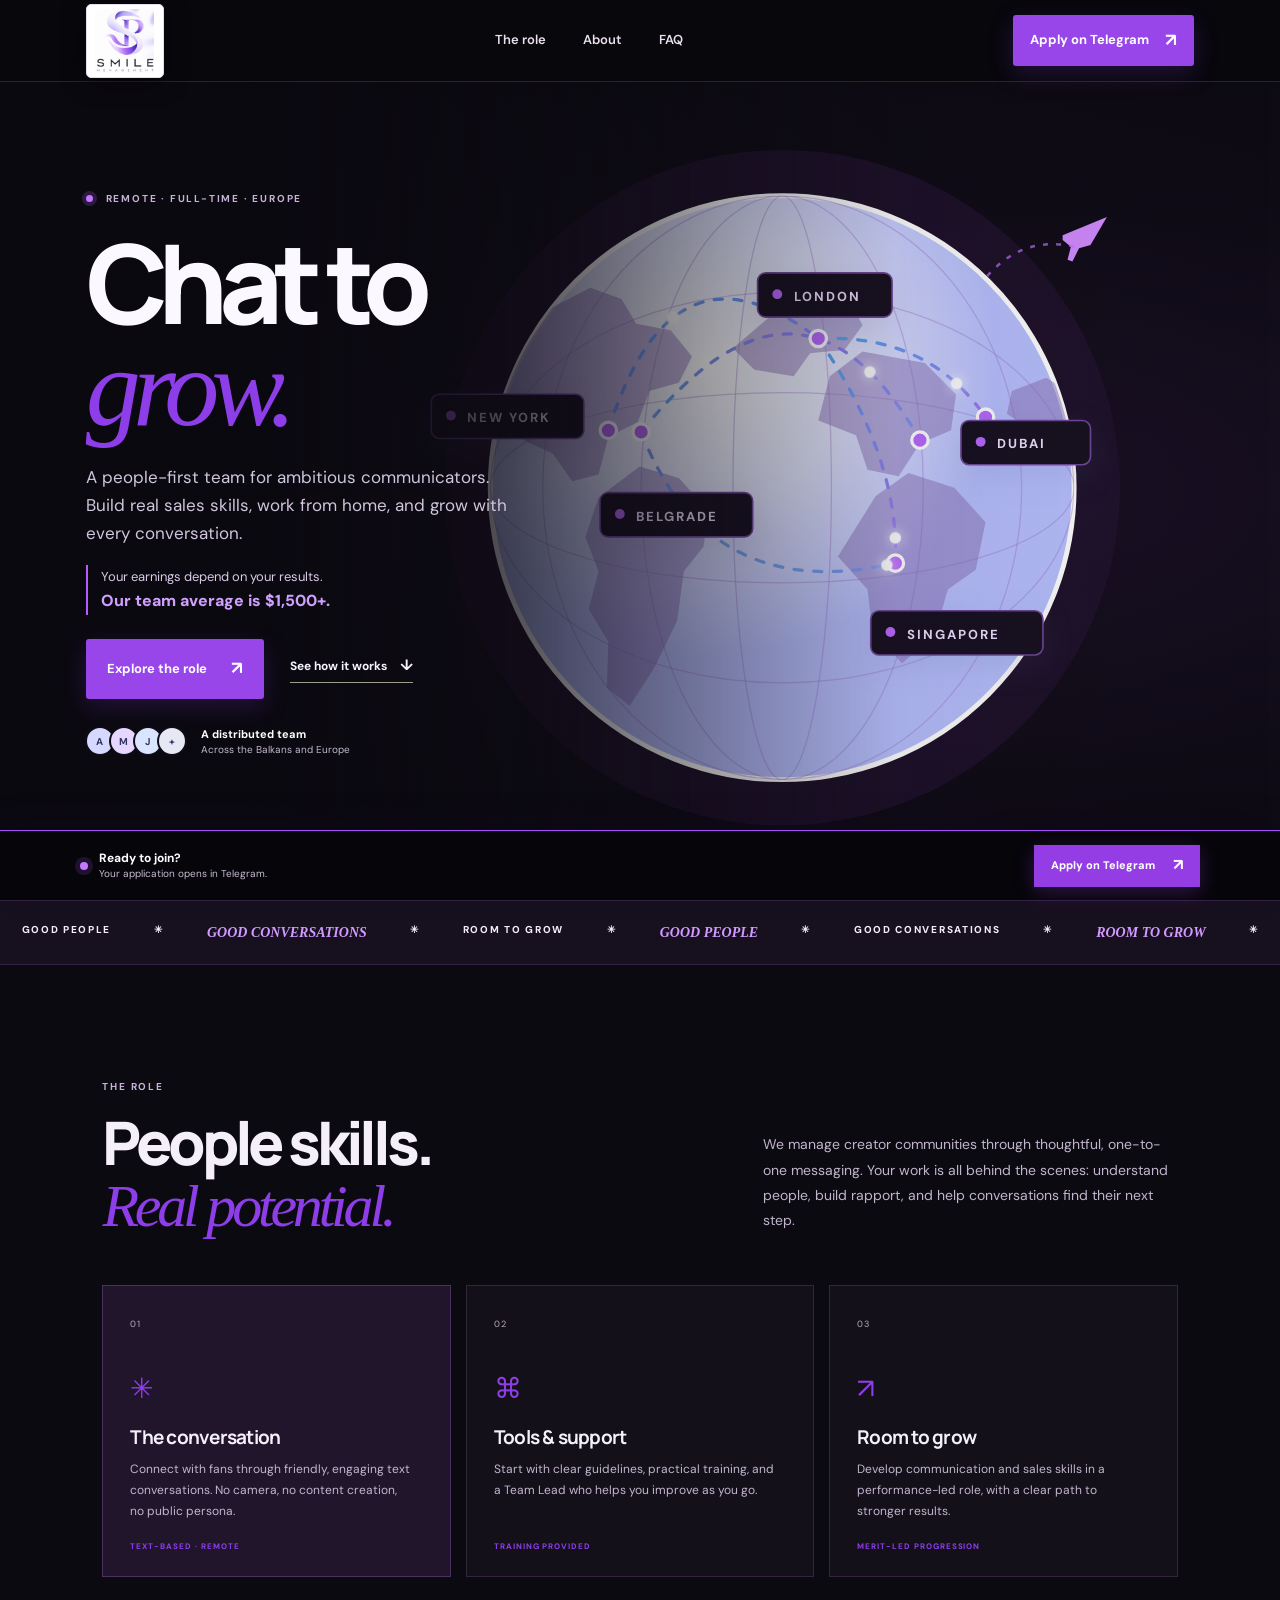
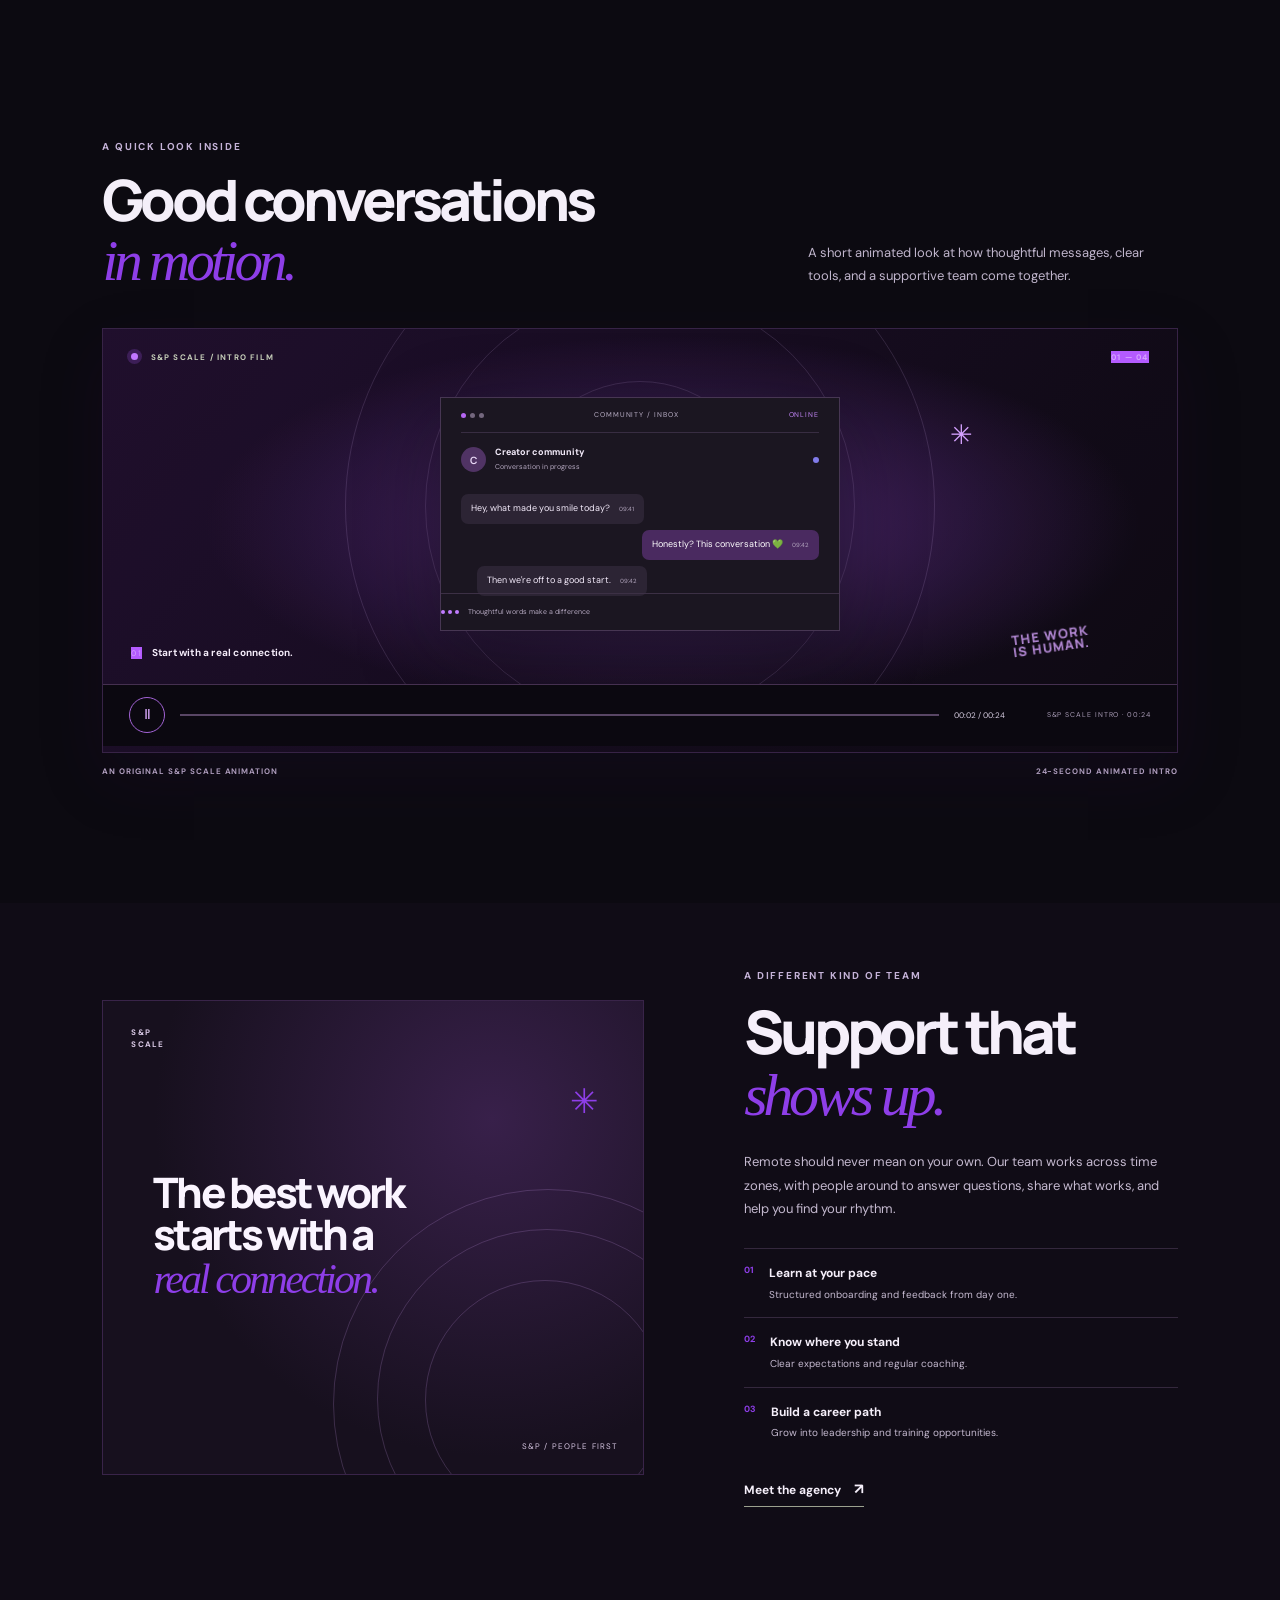
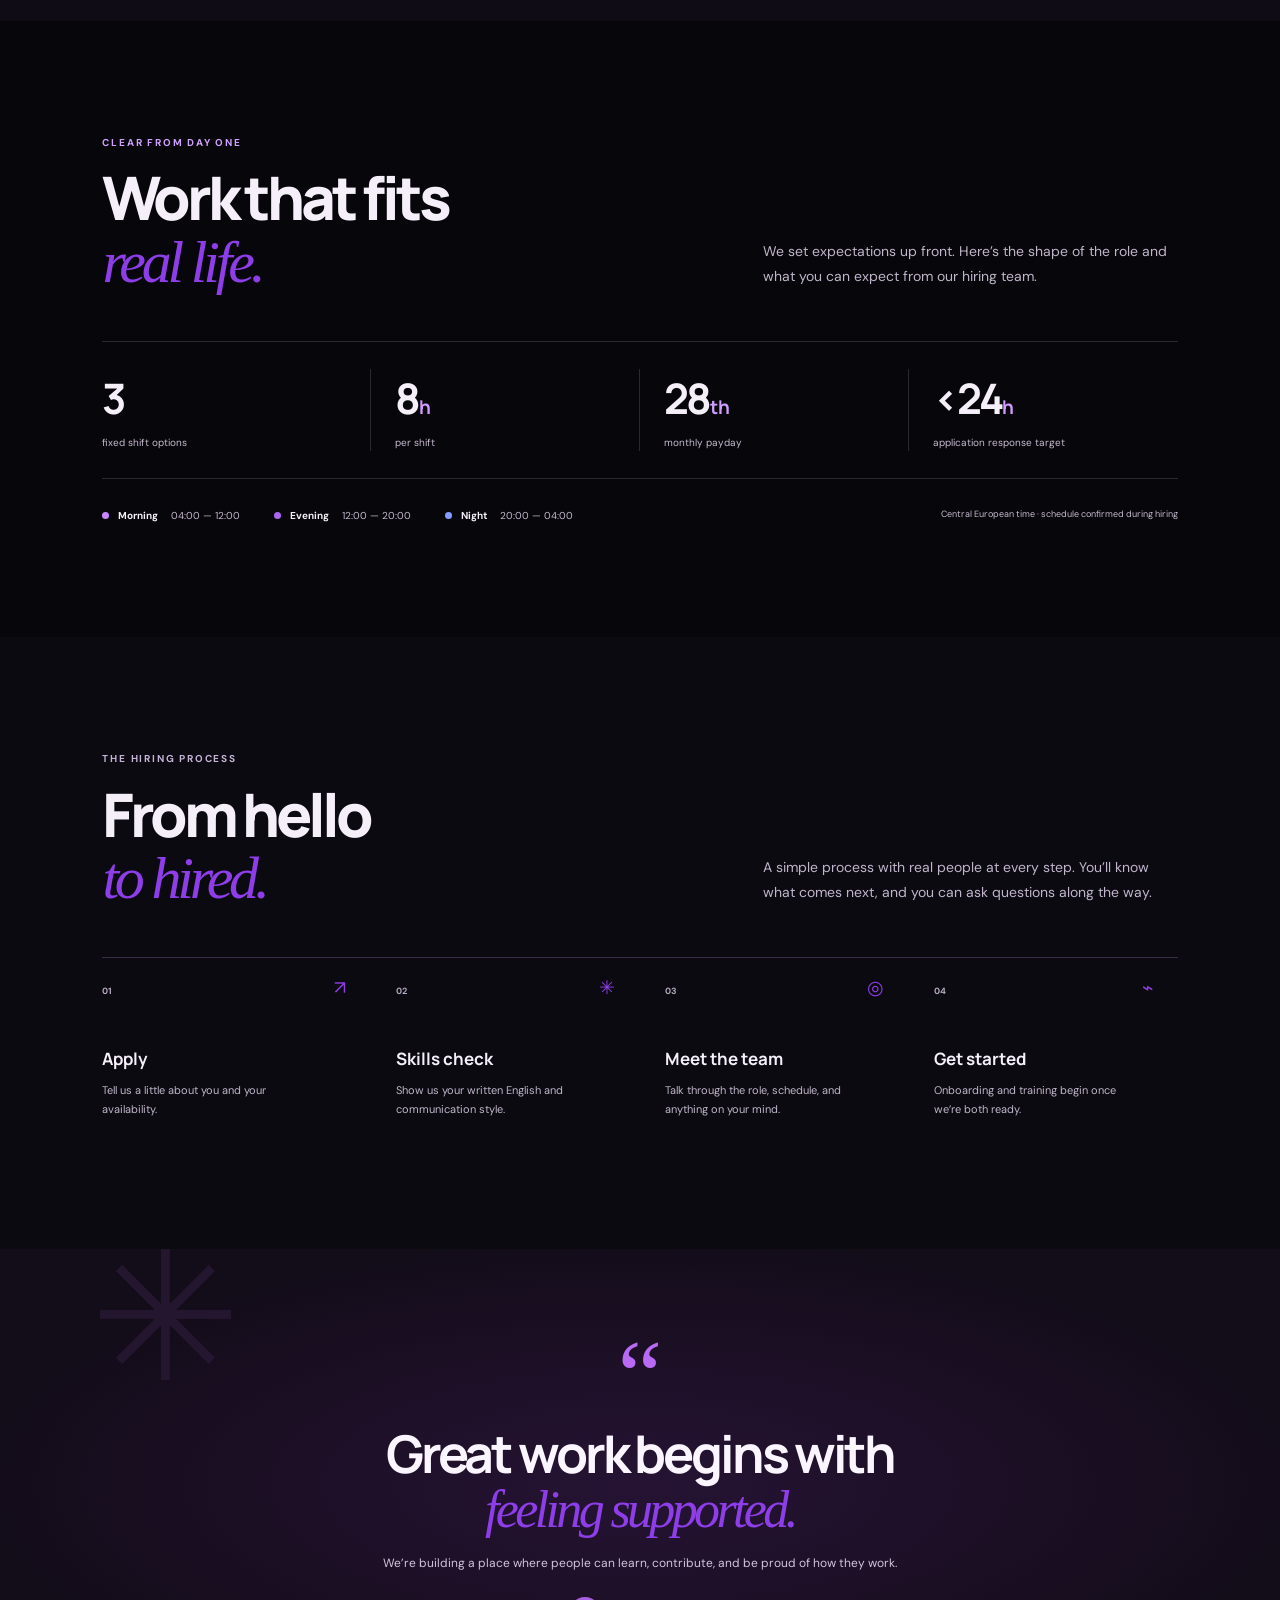
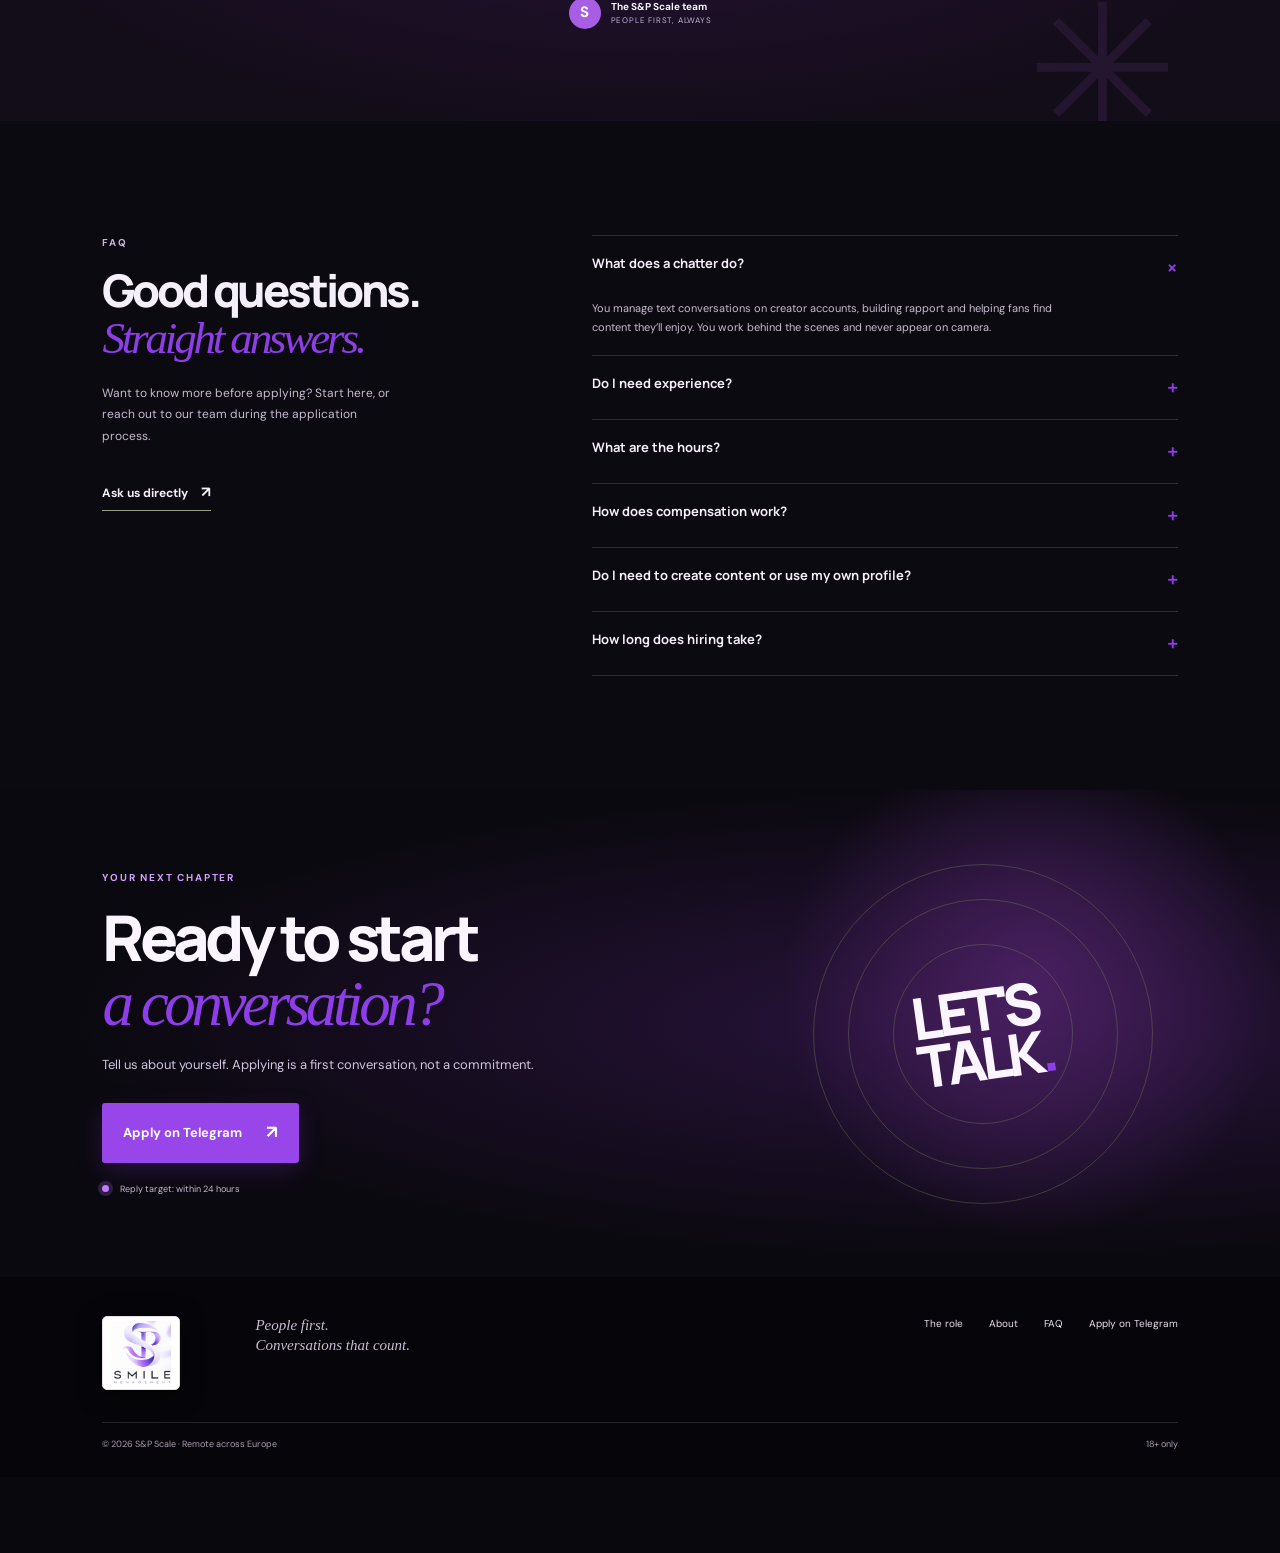
==== index.html @ fcfb7467 "Initial website" ====
<!doctype html>
<html lang="en">
<head><meta charset="utf-8"><meta name="viewport" content="width=device-width,initial-scale=1"><meta name="theme-color" content="#10110f"><meta name="description" content="Remote chatter careers with S&P Scale. Clear shifts, practical training, and performance-based commission."><title>S&P Scale — Chat to grow</title><link rel="preconnect" href="https://fonts.googleapis.com"><link rel="preconnect" href="https://fonts.gstatic.com" crossorigin><link href="https://fonts.googleapis.com/css2?family=DM+Sans:wght@400;500;600;700&family=Manrope:wght@400;500;600;700;800&display=swap" rel="stylesheet"><link rel="stylesheet" href="styles.css"></head>
<body>
<header class="header"><a class="brand" href="#top" aria-label="Smile Management home"><img class="brand-logo" src="assets/smile-logo.png" alt="Smile Management"></a><nav class="desktop-nav"><a href="#role">The role</a><a href="about.html">About</a><a href="#faq">FAQ</a></nav><a class="button button-small" href="https://t.me/+lv7Nsp2eEZo0MGM0" target="_blank" rel="noopener noreferrer">Apply on Telegram <span>↗</span></a><button class="menu-toggle" aria-label="Open menu" aria-expanded="false"><i></i><i></i></button></header>
<main id="top"><section class="hero"><div class="hero-copy"><div class="eyebrow"><span class="pulse"></span> REMOTE · FULL-TIME · EUROPE</div><h1>Chat to<br><em>grow.</em></h1><p class="hero-lede">A people-first team for ambitious communicators. Build real sales skills, work from home, and grow with every conversation.</p><p class="earnings-proof">Your earnings depend on your results.<strong>Our team average is $1,500+.</strong></p><div class="hero-actions"><a class="button" href="#role">Explore the role <span>↗</span></a><a class="text-link" href="#role">See how it works <span>↓</span></a></div><div class="hero-proof"><div class="avatars"><span>A</span><span>M</span><span>J</span><span>+</span></div><p><strong>A distributed team</strong><br>Across the Balkans and Europe</p></div></div><div class="hero-art"><svg class="globe-visual" viewBox="0 0 560 500" role="img" aria-label="Animated network routes connecting cities around the world"><defs><radialGradient id="globeFill" cx="37%" cy="29%"><stop offset="0" stop-color="#ffffff"/><stop offset=".48" stop-color="#e5e8ff"/><stop offset="1" stop-color="#b9c1ff"/></radialGradient><linearGradient id="routeStroke" x1="0" y1="0" x2="1" y2="1"><stop stop-color="#54aaf7"/><stop offset="1" stop-color="#a276ec"/></linearGradient><linearGradient id="routeStroke2" x1="1" y1="0" x2="0" y2="1"><stop stop-color="#9a72ee"/><stop offset="1" stop-color="#68b8f1"/></linearGradient><filter id="softGlow" x="-100%" y="-100%" width="300%" height="300%"><feGaussianBlur stdDeviation="4" result="blur"/><feMerge><feMergeNode in="blur"/><feMergeNode in="SourceGraphic"/></feMerge></filter><clipPath id="globeClip"><circle cx="280" cy="248" r="178"/></clipPath></defs><circle class="globe-halo" cx="280" cy="248" r="206" fill="#e6e9ff" opacity=".58"/><circle class="globe-base" cx="280" cy="248" r="178" fill="url(#globeFill)" stroke="#fff" stroke-width="3"/><g clip-path="url(#globeClip)"><ellipse class="globe-grid" cx="280" cy="248" rx="146" ry="178"/><ellipse class="globe-grid" cx="280" cy="248" rx="86" ry="178"/><ellipse class="globe-grid" cx="280" cy="248" rx="30" ry="178"/><ellipse class="globe-grid" cx="280" cy="248" rx="178" ry="58"/><ellipse class="globe-grid" cx="280" cy="248" rx="178" ry="119"/><path class="continent" d="M122 164l18-26 23-12 19 7 9 15 21 4 13 16-8 16-18 5-7 19-18 9-6 23-16 4-12-17-18-8-8-20-19-10zM193 235l24 7 18 20-3 22-12 15-4 30-14 29-15 23-14-11 1-28-12-20 6-23-8-21 8-24zM272 144l23-17 25 5 9 17-11 15-21 2-10 14-24-4-13-13zM309 180l20-15 38 7 19 19-3 22-19 8-13 20-19-4-7-21-23-9zM337 253l20-14 28 9 19 21-6 29-17 12-8 28-20 17-18-20-3-25-18-20zM420 189l21-8 18 11-5 17-21 4-16-10z"/><g class="route-lines"><path id="route-one" d="M174 213 Q213 89 302 157"/><path id="route-two" d="M194 214 Q292 92 364 219"/><path id="route-three" d="M302 157 Q369 154 404 205"/><path id="route-four" d="M194 214 Q235 320 349 294"/><path id="route-five" d="M302 157 Q352 230 349 294"/></g><g class="city-points"><circle cx="174" cy="213" r="5"/><circle cx="302" cy="157" r="5"/><circle cx="364" cy="219" r="5"/><circle cx="404" cy="205" r="5"/><circle cx="349" cy="294" r="5"/><circle cx="194" cy="214" r="5"/></g><g class="route-packets" filter="url(#softGlow)"><circle r="4" fill="#fff"><animateMotion dur="4.5s" repeatCount="indefinite"><mpath href="#route-one"/></animateMotion></circle><circle r="3.5" fill="#fff"><animateMotion dur="5.8s" begin="-2.4s" repeatCount="indefinite"><mpath href="#route-two"/></animateMotion></circle><circle r="3.5" fill="#fff"><animateMotion dur="4.2s" begin="-1.2s" repeatCount="indefinite"><mpath href="#route-three"/></animateMotion></circle><circle r="3.5" fill="#fff"><animateMotion dur="6.2s" begin="-4s" repeatCount="indefinite"><mpath href="#route-four"/></animateMotion></circle><circle r="3.5" fill="#fff"><animateMotion dur="5.4s" begin="-2.8s" repeatCount="indefinite"><mpath href="#route-five"/></animateMotion></circle></g></g><g class="city-label label-newyork"><rect x="66" y="191" width="93" height="27" rx="5"/><circle cx="78" cy="204" r="3"/><text x="88" y="208">NEW YORK</text></g><g class="city-label label-london"><rect x="265" y="117" width="82" height="27" rx="5"/><circle cx="277" cy="130" r="3"/><text x="287" y="134">LONDON</text></g><g class="city-label label-dubai"><rect x="389" y="207" width="79" height="27" rx="5"/><circle cx="401" cy="220" r="3"/><text x="411" y="224">DUBAI</text></g><g class="city-label label-singapore"><rect x="334" y="323" width="105" height="27" rx="5"/><circle cx="346" cy="336" r="3"/><text x="356" y="340">SINGAPORE</text></g><g class="city-label label-belgrade"><rect x="169" y="251" width="93" height="27" rx="5"/><circle cx="181" cy="264" r="3"/><text x="191" y="268">BELGRADE</text></g><g class="plane-mark"><path d="M451 94l27-11-10 17-7 2-4 8-3-1 2-8-5-4z"/><path class="plane-trail" d="M405 119 Q427 94 458 101"/></g></svg><div class="globe-caption"><span class="signal"><i></i><i></i><i></i></span><span>CONNECTED AROUND THE CLOCK</span><b>24 / 7</b></div></div><div class="hero-bottom"><span>01 / A BETTER WAY TO WORK</span><span class="scroll-cue">SCROLL TO EXPLORE <b>↓</b></span></div></section>
<section class="ticker"><div><span>GOOD PEOPLE</span> ✳ <span>GOOD CONVERSATIONS</span> ✳ <span>ROOM TO GROW</span> ✳ <span>GOOD PEOPLE</span> ✳ <span>GOOD CONVERSATIONS</span> ✳ <span>ROOM TO GROW</span> ✳</div></section>
<section class="section role-section" id="role"><div class="section-head"><div><div class="eyebrow">THE ROLE</div><h2>People skills.<br><em>Real potential.</em></h2></div><p>We manage creator communities through thoughtful, one-to-one messaging. Your work is all behind the scenes: understand people, build rapport, and help conversations find their next step.</p></div><div class="role-grid"><article class="role-card featured"><span class="number">01</span><div class="role-symbol">✳</div><h3>The conversation</h3><p>Connect with fans through friendly, engaging text conversations. No camera, no content creation, no public persona.</p><span class="tag">TEXT-BASED · REMOTE</span></article><article class="role-card"><span class="number">02</span><div class="role-symbol">⌘</div><h3>Tools & support</h3><p>Start with clear guidelines, practical training, and a Team Lead who helps you improve as you go.</p><span class="tag">TRAINING PROVIDED</span></article><article class="role-card"><span class="number">03</span><div class="role-symbol">↗</div><h3>Room to grow</h3><p>Develop communication and sales skills in a performance-led role, with a clear path to stronger results.</p><span class="tag">MERIT-LED PROGRESSION</span></article></div></section>
<section class="section film-section" id="walkthrough"><div class="film-heading"><div><div class="eyebrow">A QUICK LOOK INSIDE</div><h2>Good conversations<br><em>in motion.</em></h2></div><p>A short animated look at how thoughtful messages, clear tools, and a supportive team come together.</p></div><div class="film-player" data-film><div class="film-grain"></div><div class="film-topline"><span><i class="pulse"></i> S&P SCALE / INTRO FILM</span><span class="film-index">01 — 04</span></div><div class="film-stage"><div class="film-orbit orbit-a"></div><div class="film-orbit orbit-b"></div><div class="film-orbit orbit-c"></div><div class="film-spark">✳</div><div class="film-window"><div class="film-window-head"><span class="window-lights"><i></i><i></i><i></i></span><span>COMMUNITY / INBOX</span><span class="window-status">ONLINE</span></div><div class="film-profile"><span class="profile-monogram">C</span><span><b>Creator community</b><small>Conversation in progress</small></span><i class="online-dot"></i></div><div class="film-bubble bubble-one">Hey, what made you smile today? <span>09:41</span></div><div class="film-bubble bubble-two">Honestly? This conversation 💚 <span>09:42</span></div><div class="film-bubble bubble-three">Then we're off to a good start. <span>09:42</span></div><div class="film-type"><i></i><i></i><i></i><span>Thoughtful words make a difference</span></div></div><div class="film-caption"><span>01</span><b>Start with a real connection.</b></div><div class="film-stamp">THE WORK<br>IS HUMAN.</div></div><div class="film-controls"><button class="film-play" aria-label="Pause animation"><span class="pause-glyph">Ⅱ</span><span class="play-glyph">▶</span></button><div class="film-track"><div class="film-progress"></div></div><span class="film-time">00:00 / 00:24</span><span class="film-control-label">S&P SCALE INTRO · 00:24</span></div></div><div class="film-foot"><span>AN ORIGINAL S&P SCALE ANIMATION</span><span>24-SECOND ANIMATED INTRO</span></div></section><section class="section feature-section"><div class="feature-visual"><div class="visual-stamp">S&P<br>SCALE</div><div class="visual-title">The best work<br>starts with a<br><em>real connection.</em></div><div class="visual-orbit o1"></div><div class="visual-orbit o2"></div><div class="visual-orbit o3"></div><span class="visual-star">✳</span><span class="visual-note">S&P / PEOPLE FIRST</span></div><div class="feature-copy"><div class="eyebrow">A DIFFERENT KIND OF TEAM</div><h2>Support that<br><em>shows up.</em></h2><p>Remote should never mean on your own. Our team works across time zones, with people around to answer questions, share what works, and help you find your rhythm.</p><div class="check-row"><span>01</span><div><strong>Learn at your pace</strong><small>Structured onboarding and feedback from day one.</small></div></div><div class="check-row"><span>02</span><div><strong>Know where you stand</strong><small>Clear expectations and regular coaching.</small></div></div><div class="check-row"><span>03</span><div><strong>Build a career path</strong><small>Grow into leadership and training opportunities.</small></div></div><a class="text-link dark-link" href="about.html">Meet the agency <span>↗</span></a></div></section>
<section class="section numbers-section"><div class="section-head"><div><div class="eyebrow">CLEAR FROM DAY ONE</div><h2>Work that fits<br><em>real life.</em></h2></div><p>We set expectations up front. Here’s the shape of the role and what you can expect from our hiring team.</p></div><div class="numbers-grid"><div><strong>3</strong><span>fixed shift options</span></div><div><strong>8<span>h</span></strong><span>per shift</span></div><div><strong>28<span>th</span></strong><span>monthly payday</span></div><div><strong>&lt;24<span>h</span></strong><span>application response target</span></div></div><div class="shift-row"><div><span class="shift-dot morning"></span><strong>Morning</strong><span>04:00 — 12:00</span></div><div><span class="shift-dot evening"></span><strong>Evening</strong><span>12:00 — 20:00</span></div><div><span class="shift-dot night"></span><strong>Night</strong><span>20:00 — 04:00</span></div><small>Central European time · schedule confirmed during hiring</small></div></section>
<section class="section steps-section"><div class="section-head"><div><div class="eyebrow">THE HIRING PROCESS</div><h2>From hello<br><em>to hired.</em></h2></div><p>A simple process with real people at every step. You’ll know what comes next, and you can ask questions along the way.</p></div><div class="steps"><article><b>01</b><span class="step-icon">↗</span><h3>Apply</h3><p>Tell us a little about you and your availability.</p></article><article><b>02</b><span class="step-icon">✳</span><h3>Skills check</h3><p>Show us your written English and communication style.</p></article><article><b>03</b><span class="step-icon">◎</span><h3>Meet the team</h3><p>Talk through the role, schedule, and anything on your mind.</p></article><article><b>04</b><span class="step-icon">⌁</span><h3>Get started</h3><p>Onboarding and training begin once we’re both ready.</p></article></div></section>
<section class="quote-section"><div class="quote-mark">“</div><blockquote>Great work begins with<br><em>feeling supported.</em></blockquote><p>We’re building a place where people can learn, contribute, and be proud of how they work.</p><div class="quote-by"><span class="quote-avatar">S</span><span><strong>The S&P Scale team</strong><small>PEOPLE FIRST, ALWAYS</small></span></div></section>
<section class="section faq-section" id="faq"><div class="faq-intro"><div class="eyebrow">FAQ</div><h2>Good questions.<br><em>Straight answers.</em></h2><p>Want to know more before applying? Start here, or reach out to our team during the application process.</p><a class="text-link dark-link" href="https://t.me/+lv7Nsp2eEZo0MGM0" target="_blank" rel="noopener noreferrer">Ask us directly <span>↗</span></a></div><div class="faq-list"><details open><summary>What does a chatter do?<span>+</span></summary><p>You manage text conversations on creator accounts, building rapport and helping fans find content they’ll enjoy. You work behind the scenes and never appear on camera.</p></details><details><summary>Do I need experience?<span>+</span></summary><p>No prior experience is required. We look for strong written English, reliability, a computer, and a willingness to learn. Training and guidelines are provided.</p></details><details><summary>What are the hours?<span>+</span></summary><p>The role is full time, with fixed eight-hour shifts on Central European time. The available shift options are 04:00–12:00, 12:00–20:00, and 20:00–04:00.</p></details><details><summary>How does compensation work?<span>+</span></summary><p>Compensation is performance-based, with monthly payouts on the 28th. We explain the commission structure and terms clearly during the hiring process.</p></details><details><summary>Do I need to create content or use my own profile?<span>+</span></summary><p>No. The work is text-only and behind the account. You do not create content or use a personal social profile.</p></details><details><summary>How long does hiring take?<span>+</span></summary><p>We aim to review applications within 24 hours. Skills check, conversation with the team, and onboarding can follow within days, depending on availability.</p></details></div></section>
<section class="apply-section" id="apply"><div class="apply-glow"></div><div class="apply-content"><div class="eyebrow">YOUR NEXT CHAPTER</div><h2>Ready to start<br><em>a conversation?</em></h2><p>Tell us about yourself. Applying is a first conversation, not a commitment.</p><a class="button button-light" href="https://t.me/+lv7Nsp2eEZo0MGM0" target="_blank" rel="noopener noreferrer">Apply on Telegram <span>↗</span></a><span class="apply-note"><span class="pulse"></span> Reply target: within 24 hours</span></div><div class="apply-art"><div class="apply-circle c1"></div><div class="apply-circle c2"></div><div class="apply-circle c3"></div><span>LET'S<br>TALK<span class="green">.</span></span></div></section></main>
<footer class="footer"><div class="footer-top"><a class="brand footer-brand" href="#top" aria-label="Smile Management home"><img class="brand-logo" src="assets/smile-logo.png" alt="Smile Management"></a><p>People first.<br>Conversations that count.</p><div class="footer-links"><a href="#role">The role</a><a href="about.html">About</a><a href="#faq">FAQ</a><a href="https://t.me/+lv7Nsp2eEZo0MGM0" target="_blank" rel="noopener noreferrer">Apply on Telegram</a></div></div><div class="footer-bottom"><span>© 2026 S&P Scale · Remote across Europe</span><span>18+ only</span></div></footer>
<aside class="sticky-apply" aria-label="Apply via Telegram"><div class="sticky-copy"><span class="sticky-pulse"></span><div><strong>Ready to join?</strong><small>Your application opens in Telegram.</small></div></div><a class="sticky-apply-button" href="https://t.me/+lv7Nsp2eEZo0MGM0" target="_blank" rel="noopener noreferrer">Apply on Telegram <span>↗</span></a></aside><script src="script.js"></script></body></html>
---- styles.css ----
:root{--ink:#151713;--muted:#73776e;--paper:#f7f8f3;--lime:#c9f36b;--green:#a8d94c;--line:#e5e7df;--serif:Georgia,'Times New Roman',serif;--sans:'DM Sans',sans-serif;--display:'Manrope',sans-serif}*{box-sizing:border-box}html{scroll-behavior:smooth;scroll-padding-top:88px}body{margin:0;background:var(--paper);color:var(--ink);font-family:var(--sans);font-size:15px;line-height:1.55}a{color:inherit;text-decoration:none}button{font:inherit;cursor:pointer}.header{height:82px;padding:0 max(calc((100vw - 1240px)/2),6.7vw);display:flex;align-items:center;position:sticky;top:0;z-index:10;background:rgba(247,248,243,.92);backdrop-filter:blur(16px);border-bottom:1px solid rgba(20,24,18,.06)}.brand{display:flex;align-items:center;gap:9px;font-family:var(--display);font-weight:800;letter-spacing:-.06em}.brand-mark{font-size:26px;line-height:1}.brand-mark span{color:#8bb741;font-style:italic}.brand-name{font-size:10px;letter-spacing:.21em;padding-top:13px;margin-left:-7px}.desktop-nav{display:flex;gap:37px;margin:auto;font-size:13px;font-weight:600}.desktop-nav a,.footer-links a{transition:color .2s}.desktop-nav a:hover,.footer-links a:hover{color:#79a834}.button{display:inline-flex;align-items:center;justify-content:center;gap:24px;background:var(--lime);padding:16px 21px;border:0;border-radius:3px;font-size:13px;font-weight:700;transition:transform .2s,background .2s}.button:hover{transform:translateY(-2px);background:#d4fa82}.button span{font-size:18px}.button-small{padding:12px 17px;gap:16px}.menu-toggle{display:none;border:0;background:none}.hero{min-height:645px;padding:88px max(calc((100vw - 1240px)/2),6.7vw) 30px;position:relative;overflow:hidden;display:grid;grid-template-columns:1fr 1fr;align-items:center;background:#f2f4ed}.hero-copy{position:relative;z-index:2;padding-bottom:46px}.eyebrow{font-size:10px;letter-spacing:.18em;font-weight:700;color:#70766a}.pulse{width:7px;height:7px;background:#9fcf49;border-radius:50%;display:inline-block;box-shadow:0 0 0 4px rgba(166,219,77,.2);margin-right:9px}.hero h1{font:800 clamp(66px,8.6vw,112px)/.92 var(--display);letter-spacing:-.085em;margin:25px 0 24px}.hero h1 em,.section h2 em,.quote-section em,.apply-section h2 em{font-family:var(--serif);font-weight:400;letter-spacing:-.07em}.hero h1 em{color:#83a94a}.hero-lede{max-width:435px;font-size:17px;color:#656a61;line-height:1.65}.hero-actions{display:flex;align-items:center;gap:26px;margin-top:28px}.text-link{font-size:12px;font-weight:700;border-bottom:1px solid #9ba18f;padding-bottom:5px}.text-link span{font-size:15px;margin-left:10px}.hero-proof{display:flex;gap:14px;align-items:center;margin-top:47px}.avatars{display:flex;padding-left:5px}.avatars span{width:30px;height:30px;border-radius:50%;background:#c8d5b5;color:#30421a;border:2px solid #f2f4ed;margin-left:-6px;display:grid;place-items:center;font-size:10px;font-weight:700}.avatars span:nth-child(2){background:#e7bfa6}.avatars span:nth-child(3){background:#d5c8e1}.avatars span:nth-child(4){background:#e1e5dc}.hero-proof p{font-size:10px;line-height:1.5;color:#73776f;margin:0}.hero-proof strong{color:var(--ink);font-size:11px}.hero-art{height:480px;position:relative;display:grid;place-items:center}.art-glow{position:absolute;width:430px;height:430px;border-radius:50%;background:radial-gradient(circle,#e1ebcd 0,#d7e1c3 48%,rgba(215,225,195,0) 70%);right:0;top:13px}.orb{position:absolute;border-radius:50%;border:1px solid rgba(100,124,68,.24)}.orb-one{width:430px;height:430px;right:0;top:10px}.orb-two{width:355px;height:355px;right:37px;top:48px}.chat-card{position:absolute;z-index:2;background:#fff;border:1px solid #e8ebdf;box-shadow:0 24px 70px #59654c20;border-radius:8px;width:335px;height:280px;right:70px;top:88px;padding:20px}.card-top{font-size:8px;letter-spacing:.13em;font-weight:700;color:#7a8074;display:flex;align-items:center;gap:7px}.live-dot{width:6px;height:6px;border-radius:50%;background:#a6d956}.dots{margin-left:auto;letter-spacing:2px}.mini-line{height:5px;width:90px;background:#eef0e9;border-radius:8px;margin:22px 0 7px}.mini-line.short{width:53px;margin:0 0 20px}.message{font-size:9px;border-radius:10px;padding:10px 12px;width:max-content;max-width:88%;margin:8px 0}.message-right{background:#e9f4d9;margin-left:auto}.message-left{background:#f0f1ec}.small-msg{margin-top:6px}.chat-input{position:absolute;bottom:16px;left:17px;right:17px;border-top:1px solid #eff0e9;padding-top:11px;color:#9a9f93;font-size:9px}.chat-input b{float:right;background:#c9f36b;color:#233016;border-radius:3px;padding:2px 6px;margin-top:-4px}.stat-card{position:absolute;z-index:3;background:#fff;border-radius:6px;box-shadow:0 12px 45px #38422d24;left:8px;bottom:67px;padding:16px 19px;width:190px;display:flex;flex-direction:column}.stat-icon{position:absolute;right:16px;top:12px;color:#80a842;font-size:16px}.stat-card small{font-size:8px;letter-spacing:.12em;color:#818779}.stat-card strong{font-family:var(--display);font-size:13px;margin:5px 0}.stat-foot{font-size:9px;color:#82877b}.floating-chip{position:absolute;right:10px;top:75px;background:var(--lime);padding:9px 12px;font-size:8px;letter-spacing:.1em;font-weight:700;z-index:4;transform:rotate(4deg)}.floating-chip span{font-size:14px;margin-right:5px}.art-caption{position:absolute;right:3px;bottom:34px;font:italic 19px/1.25 var(--serif);text-align:right;color:#5c664e}.hero-bottom{position:absolute;bottom:24px;left:max(calc((100vw - 1240px)/2),6.7vw);right:max(calc((100vw - 1240px)/2),6.7vw);font-size:8px;font-weight:700;letter-spacing:.15em;color:#858a7c;display:flex;justify-content:space-between}.scroll-cue b{font-size:14px;color:#7f9c55;margin-left:11px}.ticker{height:65px;background:var(--lime);display:flex;align-items:center;overflow:hidden;white-space:nowrap}.ticker div{font-size:10px;font-weight:800;letter-spacing:.17em;display:flex;justify-content:space-around;width:100%;min-width:850px}.ticker span:nth-of-type(even){font-family:var(--serif);font-style:italic;font-size:14px;letter-spacing:0}.section{padding:114px max(calc((100vw - 1120px)/2),8vw)}.section-head{display:flex;justify-content:space-between;align-items:end;margin-bottom:47px;gap:45px}.section h2,.faq-section h2{font:800 clamp(38px,5vw,60px)/1.03 var(--display);letter-spacing:-.07em;margin:17px 0 0}.section h2 em,.faq-section h2 em{color:#84a84d}.section-head>p{max-width:415px;color:#72776d;font-size:14px;line-height:1.8;margin:0 0 5px}.role-grid{display:grid;grid-template-columns:repeat(3,1fr);gap:15px}.role-card{min-height:292px;padding:25px 27px;background:#fff;border:1px solid #e9ebe4;position:relative;transition:transform .25s,box-shadow .25s}.role-card:hover{transform:translateY(-5px);box-shadow:0 16px 35px #29321c0c}.role-card.featured{background:#eff4e8}.number{font-size:9px;color:#92988b;letter-spacing:.1em}.role-symbol{font-size:28px;color:#8cad56;margin-top:33px}.role-card h3{font:700 19px var(--display);letter-spacing:-.04em;margin:13px 0 9px}.role-card p{font-size:12px;line-height:1.75;color:#72776e;max-width:280px;margin:0}.tag{position:absolute;bottom:24px;left:27px;font-size:8px;letter-spacing:.12em;font-weight:700;color:#878d7e}.feature-section{padding-top:65px;display:grid;grid-template-columns:1fr .8fr;gap:100px;align-items:center;background:#eef1e8}.feature-visual{height:475px;position:relative;overflow:hidden;background:#dce8cb;padding:50px;display:flex;align-items:center}.visual-title{position:relative;z-index:2;font:800 42px/.98 var(--display);letter-spacing:-.07em}.visual-title em{font:italic 42px var(--serif);color:#6f8f3d}.visual-stamp{position:absolute;top:25px;left:28px;font-size:8px;font-weight:800;letter-spacing:.14em;line-height:1.5}.visual-orbit{position:absolute;border:1px solid rgba(93,121,51,.23);border-radius:50%;width:430px;height:430px;right:-120px;bottom:-145px}.o2{width:340px;height:340px;right:-74px;bottom:-95px}.o3{width:240px;height:240px;right:-22px;bottom:-46px}.visual-star{position:absolute;right:45px;top:75px;font-size:34px;color:#829e50}.visual-note{position:absolute;bottom:22px;right:25px;font-size:8px;letter-spacing:.14em}.feature-copy h2{margin-bottom:23px}.feature-copy>p{color:#70766b;font-size:13px;line-height:1.8;margin-bottom:28px}.check-row{display:flex;gap:15px;border-top:1px solid #d8ddce;padding:15px 0}.check-row>span{font-size:9px;color:#83a04e;font-weight:700}.check-row div{display:flex;flex-direction:column;gap:4px}.check-row strong{font-size:12px}.check-row small{font-size:10px;color:#74796f}.dark-link{display:inline-block;margin-top:22px}.numbers-section{background:#1b2017;color:#f8f9f5}.numbers-section .eyebrow{color:#b4c39e}.numbers-section .section-head>p{color:#b5b9ae}.numbers-section h2 em{color:var(--lime)}.numbers-grid{display:grid;grid-template-columns:repeat(4,1fr);border-top:1px solid #ffffff27;border-bottom:1px solid #ffffff27;padding:27px 0}.numbers-grid>div{display:flex;flex-direction:column;gap:8px;border-right:1px solid #ffffff27;padding-left:24px}.numbers-grid>div:first-child{padding-left:0}.numbers-grid>div:last-child{border:0}.numbers-grid strong{font:700 42px var(--display);letter-spacing:-.06em}.numbers-grid strong span{font-size:19px;color:var(--lime);letter-spacing:0}.numbers-grid>div>span{font-size:10px;color:#bdc2b5}.shift-row{display:flex;align-items:center;gap:34px;margin-top:29px;flex-wrap:wrap}.shift-row div{display:flex;align-items:center;gap:9px;font-size:10px}.shift-row div>span:last-child{color:#bdc2b5;margin-left:4px}.shift-row small{margin-left:auto;color:#9da595;font-size:9px}.shift-dot{width:7px;height:7px;border-radius:50%;background:#f2d27b}.evening{background:#e6a778}.night{background:#99b2df}.steps-section{background:#f2f4ed}.steps{display:grid;grid-template-columns:repeat(4,1fr);gap:0}.steps article{border-top:1px solid #d6dbcf;padding:20px 25px 5px 0;position:relative}.steps article+article{padding-left:25px}.steps article>b{font-size:9px;color:#919889}.step-icon{position:absolute;right:25px;top:15px;color:#89a656;font-size:19px}.steps h3{font:700 17px var(--display);margin:46px 0 8px}.steps p{font-size:11px;color:#777c72;max-width:190px;line-height:1.7}.quote-section{padding:92px 20px;background:#dce8cc;text-align:center;position:relative;overflow:hidden}.quote-section:before,.quote-section:after{content:'✳';position:absolute;font-size:180px;color:#c3d7a7;opacity:.5}.quote-section:before{left:7%;top:-70px}.quote-section:after{right:8%;bottom:-90px}.quote-mark{font:100px/.7 var(--serif);color:#91ad67}.quote-section blockquote{font:700 clamp(31px,4.2vw,52px)/1.05 var(--display);letter-spacing:-.06em;margin:16px 0}.quote-section em{color:#789b42}.quote-section>p{font-size:12px;color:#606a51}.quote-by{display:flex;align-items:center;justify-content:center;gap:10px;margin-top:24px;text-align:left}.quote-avatar{width:32px;height:32px;display:grid;place-items:center;border-radius:50%;background:#a9c282;font-weight:700}.quote-by span:last-child{display:flex;flex-direction:column}.quote-by strong{font-size:10px}.quote-by small{font-size:8px;letter-spacing:.1em;color:#6c765c}.faq-section{display:grid;grid-template-columns:.8fr 1.2fr;gap:100px}.faq-intro h2{font-size:45px}.faq-intro>p{font-size:12px;color:#71766c;line-height:1.8;max-width:300px;margin-top:21px}.faq-list details{border-bottom:1px solid #dfe2d9}.faq-list details:first-child{border-top:1px solid #dfe2d9}.faq-list summary{list-style:none;cursor:pointer;padding:18px 0;font:700 13px var(--display);display:flex;justify-content:space-between;gap:20px}.faq-list summary::-webkit-details-marker{display:none}.faq-list summary span{font-size:20px;color:#8aac52;transition:transform .2s}.faq-list details[open] summary span{transform:rotate(45deg)}.faq-list details p{font-size:11px;color:#757a70;line-height:1.8;max-width:520px;padding:0 22px 17px 0;margin:0}.apply-section{min-height:435px;background:#1b2017;color:#fff;position:relative;overflow:hidden;padding:80px max(calc((100vw - 1120px)/2),8vw);display:flex;justify-content:space-between;align-items:center}.apply-glow{position:absolute;width:500px;height:500px;border-radius:50%;background:radial-gradient(circle,#45543a,transparent 70%);right:0;top:-50px}.apply-content{position:relative;z-index:2}.apply-content .eyebrow{color:#b4c39e}.apply-section h2{font:800 clamp(40px,5vw,63px)/1.02 var(--display);letter-spacing:-.07em;margin:19px 0}.apply-section h2 em{color:var(--lime)}.apply-content>p{font-size:13px;color:#bec4b7}.button-light{margin-top:15px}.apply-note{display:block;font-size:9px;color:#b7bcae;margin-top:20px}.apply-art{position:absolute;right:max(calc((100vw - 1120px)/2),8vw);height:340px;width:390px;display:grid;place-items:center}.apply-art>span{position:relative;z-index:2;font:800 58px/.85 var(--display);letter-spacing:-.09em;transform:rotate(-8deg)}.green{color:var(--lime)}.apply-circle{position:absolute;border:1px solid #81945f55;border-radius:50%;width:340px;height:340px}.c2{width:270px;height:270px}.c3{width:180px;height:180px}.footer{padding:39px max(calc((100vw - 1120px)/2),8vw) 17px;background:#131610;color:#f2f4ed}.footer-top{display:flex;align-items:flex-start;border-bottom:1px solid #ffffff1e;padding-bottom:32px}.footer-brand{align-self:center}.footer-top>p{font:italic 15px/1.3 var(--serif);color:#aeb4a7;margin:0 0 0 75px}.footer-links{display:flex;gap:26px;margin-left:auto;font-size:10px;color:#c0c5b9}.footer-bottom{display:flex;justify-content:space-between;padding-top:15px;color:#82897c;font-size:9px}.form-modal[hidden]{display:none}.form-modal{position:fixed;inset:0;z-index:30;display:grid;place-items:center;padding:18px}.modal-backdrop{position:absolute;inset:0;background:#12150fba;backdrop-filter:blur(4px)}.modal-panel{position:relative;width:min(100%,450px);max-height:calc(100vh - 36px);overflow:auto;background:var(--paper);padding:34px 38px;box-shadow:0 25px 100px #0005}.modal-close{position:absolute;right:18px;top:14px;border:0;background:none;font-size:25px;color:#676c62}.modal-panel h2{font:800 38px var(--display);letter-spacing:-.07em;margin:10px 0}.modal-panel>p{font-size:12px;color:#72776d;margin:0 0 20px}.modal-panel form{display:grid;gap:13px}.modal-panel label{display:grid;gap:5px;font-size:10px;font-weight:700}.modal-panel input,.modal-panel textarea{font:12px var(--sans);padding:11px;border:1px solid #dce0d5;background:#fff;outline:none;resize:vertical}.modal-panel input:focus,.modal-panel textarea:focus{border-color:#92b453}.modal-panel form .button{margin-top:4px}.form-disclaimer{font-size:9px;color:#888d81}.form-success{text-align:center;padding:30px 0}.form-success>span{display:grid;place-items:center;margin:auto;width:45px;height:45px;border-radius:50%;background:var(--lime);font-size:22px}.form-success h3{font:700 20px var(--display)}.form-success p{font-size:12px;color:#72776d}.inner-hero{padding:110px max(calc((100vw - 1120px)/2),8vw) 95px;background:#f2f4ed}.inner-hero h1{font:800 clamp(52px,7vw,88px)/.96 var(--display);letter-spacing:-.08em;margin:25px 0}.inner-hero h1 em{font:italic 1em var(--serif);color:#84a84d}.inner-hero p{font-size:16px;color:#697066;max-width:540px;line-height:1.75}.about-content{padding-top:75px;padding-bottom:75px}.about-content h2{font:800 38px var(--display);letter-spacing:-.06em}.about-content>p{max-width:690px;color:#6d7369;line-height:1.9}.about-values{display:grid;grid-template-columns:repeat(3,1fr);gap:14px;margin-top:44px}.about-values article{background:#fff;border:1px solid var(--line);padding:25px}.about-values b{font-size:10px;color:#84a84d}.about-values h3{font:700 18px var(--display)}.about-values p{font-size:11px;color:#74796f;line-height:1.7}.about-cta{padding:75px 8vw;text-align:center;background:#dce8cc}.about-cta h2{font:800 42px var(--display);letter-spacing:-.06em;margin:8px 0 18px}
@media(max-width:850px){.header{padding:0 5vw}.desktop-nav{gap:23px}.hero{padding-left:7vw;padding-right:7vw;grid-template-columns:1fr 1fr}.hero-art{transform:scale(.9);transform-origin:center}.hero-bottom{left:7vw;right:7vw}.section{padding:88px 7vw}.feature-section{gap:50px}.feature-visual{height:410px;padding:35px}.visual-title{font-size:34px}.faq-section{gap:50px}.apply-section{padding-left:7vw;padding-right:7vw}.apply-art{right:3vw;transform:scale(.8)}.footer{padding-left:7vw;padding-right:7vw}}
@media(max-width:650px){html{scroll-padding-top:70px}.header{height:68px}.brand-mark{font-size:23px}.desktop-nav{display:none;position:absolute;top:68px;left:0;right:0;padding:20px 6vw;background:var(--paper);border-bottom:1px solid var(--line);flex-direction:column;gap:18px}.desktop-nav.open{display:flex}.header>.button{margin-left:auto;margin-right:15px}.button-small{font-size:11px;padding:10px 13px}.menu-toggle{display:flex;width:28px;height:27px;flex-direction:column;justify-content:center;gap:5px;padding:3px}.menu-toggle i{height:1px;width:20px;background:var(--ink)}.hero{display:block;padding:72px 7vw 50px;min-height:unset}.hero-copy{padding:0}.hero h1{font-size:76px;margin:21px 0}.hero-lede{font-size:15px;max-width:400px}.hero-proof{margin-top:30px}.hero-art{height:340px;margin-top:12px;transform:none}.art-glow{width:320px;height:320px;right:calc(50% - 160px);top:4px}.orb-one{width:320px;height:320px;right:calc(50% - 160px);top:3px}.orb-two{width:260px;height:260px;right:calc(50% - 130px);top:33px}.chat-card{width:285px;height:240px;right:calc(50% - 142px);top:46px;padding:16px}.stat-card{left:calc(50% - 175px);bottom:21px;width:165px;padding:12px}.floating-chip{right:calc(50% - 160px);top:26px}.art-caption{right:calc(50% - 169px);bottom:13px;font-size:14px}.hero-bottom{bottom:17px;left:7vw;right:7vw;font-size:7px}.ticker{height:53px}.ticker div{justify-content:flex-start;gap:19px;padding-left:20px}.section{padding:73px 7vw}.section-head{display:block;margin-bottom:34px}.section-head>p{margin-top:21px;font-size:13px}.section h2{font-size:43px}.role-grid{grid-template-columns:1fr;gap:10px}.role-card{min-height:250px}.role-symbol{margin-top:22px}.feature-section{display:block;padding-top:55px}.feature-visual{height:330px;margin-bottom:45px}.visual-title{font-size:35px}.feature-copy h2{font-size:43px}.numbers-grid{grid-template-columns:repeat(2,1fr);row-gap:24px}.numbers-grid>div:nth-child(2){border:0}.numbers-grid>div:nth-child(3){padding-left:0}.numbers-grid strong{font-size:36px}.shift-row{gap:15px;align-items:flex-start}.shift-row div{flex-wrap:wrap;max-width:30%;font-size:9px}.shift-row div>span:last-child{width:100%;margin-left:16px;font-size:8px}.shift-row small{width:100%;margin-left:0}.steps{grid-template-columns:1fr 1fr;row-gap:20px}.steps article+article{padding-left:15px}.steps article:nth-child(3){padding-left:0}.steps h3{margin-top:35px}.quote-section{padding:75px 7vw}.quote-section:before{left:-50px}.quote-section:after{right:-60px}.faq-section{display:block}.faq-intro{margin-bottom:35px}.faq-intro h2{font-size:40px}.apply-section{padding:70px 7vw;min-height:440px;align-items:flex-start}.apply-section h2{font-size:46px}.apply-art{right:-45px;bottom:-125px;transform:scale(.66);transform-origin:center}.apply-content{z-index:3}.footer{padding:31px 7vw 15px}.footer-top{position:relative;display:grid;grid-template-columns:1fr 1fr;gap:20px}.footer-top>p{margin:0;font-size:13px}.footer-links{grid-column:1/3;margin:5px 0 0;gap:19px;flex-wrap:wrap}.footer-bottom{font-size:8px}.modal-panel{padding:30px 22px}.inner-hero{padding:75px 7vw 65px}.inner-hero h1{font-size:55px}.about-content{padding-top:50px;padding-bottom:55px}.about-content h2{font-size:32px}.about-values{grid-template-columns:1fr}.about-cta h2{font-size:34px}}
.film-section{padding-top:48px;background:#f2f4ed}.film-heading{display:flex;justify-content:space-between;align-items:end;gap:40px;margin-bottom:35px}.film-heading h2{font:800 clamp(38px,5vw,57px)/1.02 var(--display);letter-spacing:-.07em;margin:15px 0 0}.film-heading h2 em{font:italic 1em var(--serif);color:#84a84d}.film-heading>p{max-width:370px;color:#73786f;font-size:13px;line-height:1.8;margin:0 0 5px}.film-player{background:#182016;color:#f4f6ef;overflow:hidden;position:relative;min-height:425px;box-shadow:0 18px 45px #1820161b}.film-grain{position:absolute;inset:0;background:radial-gradient(ellipse at 50% 46%,#425236 0,transparent 58%),linear-gradient(130deg,#1c271b,#10150f);opacity:.95}.film-topline{position:absolute;z-index:3;left:28px;right:28px;top:22px;display:flex;justify-content:space-between;font-size:8px;letter-spacing:.15em;font-weight:700;color:#c6ceb9}.film-index{color:#a6d65e}.film-stage{height:355px;position:relative;overflow:hidden;display:grid;place-items:center}.film-orbit{position:absolute;border:1px solid #d3f68b1a;border-radius:50%;width:400px;height:400px;animation:orbitPulse 8s ease-in-out infinite}.orbit-a{width:250px;height:250px;animation-delay:-2s}.orbit-b{width:430px;height:430px;animation-delay:-5s}.orbit-c{width:590px;height:590px;animation-delay:-1s}.film-spark{position:absolute;right:19%;top:24%;font-size:27px;color:var(--lime);animation:sparkFloat 4s ease-in-out infinite}.film-window{position:relative;z-index:2;width:min(400px,68vw);height:234px;padding:0 20px;background:#f8faf5;color:#20251d;box-shadow:0 24px 80px #090c0966;transform:translateY(8px);animation:windowEnter 1s cubic-bezier(.2,.8,.2,1) both}.film-window-head{height:35px;display:flex;align-items:center;justify-content:space-between;font-size:7px;letter-spacing:.13em;color:#858b7e;border-bottom:1px solid #e8ebe2}.window-lights{display:flex;gap:4px}.window-lights i{width:5px;height:5px;border-radius:50%;background:#d7dacf}.window-lights i:first-child{background:#c9f36b}.window-status{color:#79a443}.film-profile{height:53px;display:flex;align-items:center;gap:9px}.profile-monogram{width:25px;height:25px;display:grid;place-items:center;border-radius:50%;background:#dce8cc;font:700 10px var(--display);color:#657e3d}.film-profile>span:nth-child(2){display:flex;flex-direction:column;gap:2px}.film-profile b{font-size:9px}.film-profile small{font-size:7px;color:#899082}.online-dot{margin-left:auto;width:6px;height:6px;background:#9dce52;border-radius:50%}.film-bubble{font-size:9px;padding:8px 10px;border-radius:7px;position:absolute;opacity:0;transform:translateY(8px);animation:bubbleIn .7s ease-out forwards}.film-bubble span{font-size:6px;color:#899081;margin-left:7px}.bubble-one{top:96px;left:20px;background:#eef1e9;animation-delay:1.7s}.bubble-two{top:132px;right:20px;background:#e7f2d6;animation-delay:4.8s}.bubble-three{top:168px;left:36px;background:#eef1e9;animation-delay:7.7s}.film-type{position:absolute;bottom:0;left:0;right:0;height:37px;border-top:1px solid #e8ebe2;display:flex;align-items:center;gap:3px}.film-type i{height:4px;width:4px;border-radius:50%;background:#9dc957;animation:typeDot .9s infinite alternate}.film-type i:nth-child(2){animation-delay:.2s}.film-type i:nth-child(3){animation-delay:.4s}.film-type span{font-size:7px;color:#899081;margin-left:6px}.film-caption{position:absolute;z-index:4;left:28px;bottom:23px;display:flex;align-items:center;gap:10px;font-size:10px;letter-spacing:.02em;animation:captionChange 24s steps(1,end) infinite}.film-caption span{font-size:8px;color:var(--lime);letter-spacing:.15em}.film-stamp{position:absolute;z-index:2;right:8%;bottom:30px;font:800 13px/.95 var(--display);letter-spacing:.08em;color:#d4f48f;transform:rotate(-8deg);opacity:.8}.film-controls{position:relative;z-index:5;height:55px;display:flex;align-items:center;gap:15px;padding:0 26px;border-top:1px solid #ffffff1a;background:#11170f}.film-play{border:1px solid #727e62;background:transparent;color:var(--lime);width:25px;height:25px;display:grid;place-items:center;font-size:11px}.play-glyph{display:none;font-size:9px}.film-player.paused .pause-glyph{display:none}.film-player.paused .play-glyph{display:block}.film-track{height:2px;background:#4c5642;flex:1;overflow:hidden}.film-progress{height:100%;width:0;background:var(--lime);animation:filmTimer 24s linear infinite}.film-player.paused .film-progress,.film-player.paused .film-bubble,.film-player.paused .film-orbit,.film-player.paused .film-spark,.film-player.paused .film-caption,.film-player.paused .film-type i{animation-play-state:paused}.film-time{font-size:8px;color:#abb4a0;font-variant-numeric:tabular-nums;min-width:72px}.film-control-label{font-size:7px;letter-spacing:.13em;color:#8e9882;margin-left:6px}.film-foot{display:flex;justify-content:space-between;padding:12px 0;font-size:8px;font-weight:700;letter-spacing:.12em;color:#858b7f}.film-player.paused .film-progress{animation-play-state:paused}@keyframes orbitPulse{0%,100%{transform:scale(.94);opacity:.45}50%{transform:scale(1.05);opacity:1}}@keyframes sparkFloat{0%,100%{transform:translateY(0) rotate(0)}50%{transform:translateY(-9px) rotate(18deg)}}@keyframes bubbleIn{to{opacity:1;transform:translateY(0)}}@keyframes typeDot{to{opacity:.3;transform:translateY(-2px)}}@keyframes windowEnter{from{opacity:0;transform:translateY(22px) scale(.98)}to{opacity:1;transform:translateY(8px) scale(1)}}@keyframes filmTimer{to{width:100%}}@keyframes captionChange{0%,24%{opacity:1}25%,49%{opacity:0}50%,74%{opacity:1}75%,100%{opacity:1}}@media(max-width:850px){.film-section{padding-top:35px}.film-stage{height:325px}.film-stamp{right:5%;font-size:11px}.film-controls{padding:0 18px}.film-control-label{display:none}}@media(max-width:650px){.film-heading{display:block}.film-heading>p{margin-top:17px}.film-player{min-height:350px}.film-topline{left:16px;right:16px;top:16px;font-size:7px}.film-stage{height:295px}.film-window{width:calc(100% - 52px);height:215px;padding:0 13px}.bubble-one{left:13px}.bubble-two{right:13px}.bubble-three{left:25px}.film-bubble{font-size:8px}.film-spark{right:9%;top:20%;font-size:21px}.film-orbit{max-width:130vw;max-height:130vw}.film-caption{left:17px;bottom:14px;font-size:8px}.film-stamp{right:8px;bottom:16px;font-size:9px}.film-controls{height:48px;gap:10px;padding:0 13px}.film-foot{font-size:7px;letter-spacing:.07em}}@media(prefers-reduced-motion:reduce){.film-orbit,.film-spark,.film-progress,.film-bubble,.film-type i,.film-caption,.film-window{animation-duration:.01ms!important;animation-iteration-count:1!important}.film-bubble{opacity:1;transform:none}}/* Light blue and lavender S&P Scale palette */
:root{--ink:#1b2140;--muted:#68718d;--paper:#f7f8ff;--lime:#c7c0ff;--green:#7987ed;--line:#e3e6f4}
body{background:#f7f8ff;color:var(--ink)}.header{background:rgba(250,251,255,.93);border-bottom-color:#e2e5f2}.brand-mark span{color:#8178de}.desktop-nav a:hover,.footer-links a:hover{color:#746be0}.button{background:#c7c0ff;color:#272449}.button:hover{background:#d7d2ff}.button-small{background:#bdb8ff}.hero{background:#f0f3ff}.hero h1 em{color:#7d7be1}.avatars span{background:#d5d8ff;color:#353363;border-color:#f0f3ff}.avatars span:nth-child(2){background:#e5d7ff}.avatars span:nth-child(3){background:#d9e4ff}.avatars span:nth-child(4){background:#e6e8f3}.art-glow{background:radial-gradient(circle,#dddfff 0,#e2e5fa 48%,rgba(215,225,195,0) 70%)}.orb{border-color:rgba(104,106,196,.24)}.live-dot{background:#8e86ed}.message-right{background:#ebe9ff}.chat-input b{background:#c7c0ff;color:#282549}.stat-icon{color:#7773d5}.floating-chip{background:#c7c0ff;color:#282549}.hero-proof .pulse{background:#8a83e5;box-shadow:0 0 0 4px #bcb8fa55}.ticker{background:#d9d5ff;color:#33305a}.ticker span:nth-of-type(even){color:#625bb9}.role-section{background:#fbfbff}.section-head>p,.role-card p,.feature-copy>p{color:#69718b}.role-card{border-color:#e3e6f2}.role-card.featured{background:#efefff}.role-symbol,.step-icon{color:#7778db}.tag{color:#777f9a}.feature-section,.steps-section{background:#eef0ff}.feature-visual{background:#dfe2ff}.visual-title em{color:#7371d6}.visual-orbit{border-color:rgba(105,102,199,.24)}.visual-star{color:#7975db}.check-row{border-top-color:#d7daed}.check-row>span{color:#7775d6}.numbers-section,.footer{background:#171b36;color:#f5f6ff}.numbers-section .eyebrow{color:#c0bef7}.numbers-section .section-head>p{color:#b8bdd4}.numbers-section h2 em{color:#c7c0ff}.numbers-grid strong span{color:#c7c0ff}.quote-section{background:#e4e3ff}.quote-section:before,.quote-section:after{color:#d4d3f6}.quote-mark{color:#8e8bd8}.quote-section em{color:#6e68c8}.quote-avatar{background:#c9c8f2}.quote-by small{color:#7374a4}.faq-list summary span{color:#7975d9}.faq-intro>p,.faq-list details p{color:#68718d}.apply-section{background:#171b36}.apply-glow{background:radial-gradient(circle,#373865,transparent 70%)}.apply-content .eyebrow{color:#c0bef7}.apply-section h2 em{color:#c7c0ff}.apply-note .pulse{background:#9e98ff;box-shadow:0 0 0 4px #aaa4ff35}.footer-bottom{border-top-color:#ffffff15}.form-modal .eyebrow{color:#6d72c3}.modal-panel input:focus,.modal-panel textarea:focus{border-color:#8983df}.inner-hero{background:#eff1ff}.inner-hero h1 em{color:#7977d9}.about-values article{border-color:#e3e6f2}.about-values b{color:#7775d6}.about-cta{background:#e4e3ff}.film-section{background:#f1f2ff}.film-heading h2 em{color:#7775d6}.film-player{background:#171936}.film-grain{background:radial-gradient(ellipse at 50% 46%,#46487d 0,transparent 58%),linear-gradient(130deg,#20264a,#15182f)}.film-index{color:#c4beff}.film-orbit{border-color:#d3d1ff24}.film-spark{color:#d7d2ff}.window-status{color:#7375d5}.profile-monogram{background:#e1e0ff;color:#5553a3}.online-dot{background:#817bea}.bubble-two{background:#e9e7ff}.film-type i{background:#827be1}.film-caption span,.film-progress,.film-play{color:#d0caff}.film-progress{background:#c7c0ff}.film-play{border-color:#8885cc}.film-stamp{color:#dedaff}.film-track{background:#555778}.film-time{color:#c2c3d9}.film-control-label{color:#aaadc9}.film-foot{color:#7c829e}.film-play{width:36px;height:36px;font-size:14px;border-radius:50%}.film-controls{height:62px}.film-player.paused .film-progress{animation-play-state:paused}.text-link:hover{color:#6d6ac6;border-color:#8c87df}.button-light{background:#d2cdff;color:#262444}.apply-art .green{color:#c7c0ff}
@media(prefers-reduced-motion:reduce){.film-bubble{opacity:1;transform:none}.film-progress{width:45%}.film-type i{animation:none;opacity:1}}.hero-art{height:500px;position:relative;display:flex;align-items:center;justify-content:center;overflow:visible}.globe-visual{position:relative;width:min(100%,540px);height:auto;overflow:visible;z-index:2;animation:globeFloat 7s ease-in-out infinite}.globe-halo{animation:haloPulse 6s ease-in-out infinite;transform-origin:280px 248px}.globe-grid{fill:none;stroke:#8e94df;stroke-width:.8;opacity:.24}.continent{fill:#9eabed;opacity:.48}.route-lines path{fill:none;stroke:url(#routeStroke);stroke-width:2;stroke-linecap:round;stroke-dasharray:5 7;animation:routeFlow 9s linear infinite}.route-lines path:nth-child(even){stroke:url(#routeStroke2);animation-duration:12s}.city-points circle{fill:#8278df;stroke:#fff;stroke-width:2;animation:pointPulse 2.7s ease-in-out infinite;transform-box:fill-box;transform-origin:center}.city-points circle:nth-child(2n){animation-delay:.9s}.route-packets circle{opacity:.95}.city-label rect{fill:#fff;stroke:#e6e7fa;stroke-width:1;filter:drop-shadow(0 6px 9px #5e68a122)}.city-label circle{fill:#6d9dec}.city-label text{font:700 8px 'DM Sans',sans-serif;letter-spacing:1.2px;fill:#414666}.label-dubai circle{fill:#9a79e8}.label-singapore circle{fill:#63a8e5}.label-belgrade circle{fill:#7778de}.plane-mark{animation:planeFlight 9s ease-in-out infinite;transform-origin:445px 100px}.plane-mark path:first-child{fill:#8a7ce7}.plane-trail{fill:none;stroke:#8c83e6;stroke-width:1.5;stroke-dasharray:3 5;opacity:.7}.globe-caption{position:absolute;right:0;bottom:12px;z-index:3;display:flex;align-items:center;gap:8px;background:#fff;padding:9px 12px;box-shadow:0 9px 25px #5c65aa17;font-size:8px;letter-spacing:.11em;font-weight:700;color:#666d91}.globe-caption b{color:#7774d5;margin-left:4px}.signal{display:flex;gap:2px;align-items:end;height:12px}.signal i{width:3px;border-radius:4px;background:#8e81e9;animation:signalBeat .8s ease-in-out infinite alternate}.signal i:nth-child(1){height:5px}.signal i:nth-child(2){height:9px;animation-delay:.2s}.signal i:nth-child(3){height:12px;animation-delay:.4s}@keyframes routeFlow{to{stroke-dashoffset:-96}}@keyframes pointPulse{0%,100%{r:4;opacity:.8}50%{r:7;opacity:1}}@keyframes globeFloat{0%,100%{transform:translateY(0)}50%{transform:translateY(-7px)}}@keyframes haloPulse{0%,100%{opacity:.5;transform:scale(.98)}50%{opacity:.8;transform:scale(1.035)}}@keyframes planeFlight{0%,15%{transform:translate(0,0) rotate(0)}65%{transform:translate(-18px,7px) rotate(-5deg)}100%{transform:translate(0,0) rotate(0)}}@keyframes signalBeat{to{opacity:.38;transform:scaleY(.55)}}
@media(max-width:850px){.hero-art{height:435px}.globe-visual{width:min(100%,470px)}.globe-caption{right:2%;bottom:4px}}@media(max-width:650px){.hero-art{height:325px;width:100%;margin:5px auto 15px;transform:none}.globe-visual{width:min(100%,370px)}.globe-caption{right:1%;bottom:-2px;font-size:6px;padding:7px 8px}.hero-bottom{z-index:4}}
@media(prefers-reduced-motion:reduce){.globe-visual,.globe-halo,.route-lines path,.city-points circle,.plane-mark,.signal i{animation:none!important}}@media(max-width:650px){.hero{padding-top:42px}.hero h1{font-size:64px;margin:15px 0}.hero-lede{font-size:14px;line-height:1.5}.hero-actions{margin-top:20px}.hero-proof{margin-top:20px}.hero-art{height:260px}.globe-visual{width:min(100%,320px)}}/* Full-screen animated world-map hero with readable copy overlay */
.hero{display:block;height:calc(100svh - 82px);min-height:620px;padding:0 max(calc((100vw - 1240px)/2),6.7vw);background:linear-gradient(120deg,#f6f8ff,#edf0ff);overflow:hidden}.hero-copy{position:absolute;z-index:3;left:max(calc((100vw - 1240px)/2),6.7vw);top:50%;transform:translateY(-53%);width:min(520px,44vw);padding:0}.hero-art{position:absolute;z-index:1;inset:0;width:100%;height:100%;padding-right:max(calc((100vw - 1240px)/2),3vw);display:flex;align-items:center;justify-content:flex-end;overflow:hidden}.hero-art:before{content:"";position:absolute;inset:0;z-index:1;background:linear-gradient(90deg,#f6f8ff 0%,rgba(247,248,255,.97) 23%,rgba(247,248,255,.72) 39%,rgba(247,248,255,.12) 68%,rgba(247,248,255,0) 100%);pointer-events:none}.globe-visual{z-index:0;width:auto;height:min(116%,820px);max-width:74vw;flex:none;opacity:.98}.globe-caption{z-index:2;right:max(calc((100vw - 1240px)/2),3vw);bottom:28px;background:#ffffffdb;backdrop-filter:blur(8px);box-shadow:0 12px 35px #555da522}.hero-bottom{z-index:3}.earnings-proof{border-left:2px solid #8882e7;padding:2px 0 2px 13px;margin:18px 0 0;max-width:410px;font-size:13px;line-height:1.5;color:#555d87}.earnings-proof strong{display:block;margin-top:2px;color:#605bc6;font-size:16px;font-weight:800}.hero-proof{margin-top:27px}.hero-actions{margin-top:24px}
@media(max-width:850px) and (min-width:651px){.hero-copy{width:48vw}.globe-visual{max-width:75vw;height:104%}.hero-art{padding-right:0}.hero-art:before{background:linear-gradient(90deg,#f6f8ff 0%,rgba(247,248,255,.94) 32%,rgba(247,248,255,.45) 58%,transparent 100%)}}
@media(max-width:650px){.hero{height:calc(100svh - 68px);min-height:620px;padding:0 7vw}.hero-copy{position:relative;left:auto;top:auto;transform:none;width:100%;padding-top:34px}.hero h1{font-size:64px;margin:15px 0}.hero-lede{font-size:14px;line-height:1.5;max-width:370px}.earnings-proof{font-size:12px;margin-top:13px;max-width:340px}.earnings-proof strong{font-size:14px}.hero-actions{margin-top:17px;gap:18px}.hero-proof{margin-top:18px}.hero-art{padding:0;align-items:flex-end;justify-content:center}.hero-art:before{background:linear-gradient(180deg,#f6f8ff 0%,rgba(247,248,255,.97) 28%,rgba(247,248,255,.44) 47%,rgba(247,248,255,0) 72%)}.globe-visual{position:absolute;left:50%;right:auto;bottom:-7%;transform:translateX(-50%);width:480px;height:auto;max-width:none;opacity:.94}.globe-caption{right:6%;bottom:13px;font-size:6px;padding:7px 8px}.hero-bottom{left:7vw;right:7vw;bottom:10px;font-size:6px}}
@media(prefers-reduced-motion:reduce){.globe-visual,.globe-halo,.route-lines path,.city-points circle,.plane-mark,.signal i{animation:none!important}}.brand{display:flex;align-items:center}.brand-logo{display:block;width:78px;height:74px;object-fit:contain;mix-blend-mode:multiply}.footer-brand .brand-logo{mix-blend-mode:normal;background:#fff;padding:2px;border-radius:3px}.header .brand{height:78px}.footer-brand{width:78px;height:74px}@media(max-width:650px){.brand-logo{width:66px;height:64px}.header .brand{height:66px}.footer-brand{width:66px;height:64px}}/* Futuristic violet and black finishing palette */
:root{--ink:#110e18;--muted:#696075;--paper:#f8f5ff;--lime:#a755ff;--green:#8b3fe8;--line:#e5dcf1;--violet:#913cff;--electric:#bc68ff}
body{background:#f8f5ff;color:#110e18}.header{background:rgba(250,248,255,.94);border-bottom-color:#e9e1f2}.brand-logo{mix-blend-mode:multiply}.desktop-nav a:hover,.footer-links a:hover{color:#8e3de9}.button,.button-small,.button-light{background:#8e3ee8;color:#fff;box-shadow:0 8px 24px #8739df35}.button:hover,.button-light:hover{background:#a54bff;color:#fff;box-shadow:0 10px 28px #8739df48}.button span{color:inherit}.hero{background:linear-gradient(120deg,#faf8ff,#f0eaff)}.hero-art:before{background:linear-gradient(90deg,#faf8ff 0%,rgba(250,248,255,.97) 23%,rgba(250,248,255,.72) 39%,rgba(250,248,255,.12) 68%,rgba(250,248,255,0) 100%)}.hero h1 em,.section h2 em,.faq-section h2 em,.inner-hero h1 em,.film-heading h2 em{color:#8e3ee8}.earnings-proof{border-color:#9e43f1;color:#514362}.earnings-proof strong{color:#7a26ce}.pulse{background:#a13dec;box-shadow:0 0 0 4px #ac53f133}.hero-proof .pulse{background:#a13dec;box-shadow:0 0 0 4px #ac53f133}.hero-proof strong{color:#17121d}.text-link:hover{color:#8e3ee8;border-color:#8e3ee8}.ticker{background:#15111d;color:#f8f4ff}.ticker span:nth-of-type(even){color:#c48aff}.role-section{background:#fbf9ff}.role-card{border-color:#e8e0f1;background:#fff}.role-card.featured{background:#f0e8ff}.role-symbol,.step-icon,.check-row>span,.tag{color:#8730db}.feature-section,.steps-section{background:#f0eaff}.feature-visual{background:#dfceff}.visual-title em,.visual-star{color:#852cda}.visual-orbit{border-color:#7f43bd38}.check-row{border-color:#dfd3ed}.numbers-section,.footer,.apply-section{background:#0c0a10;color:#f7f2ff}.numbers-section .eyebrow,.apply-content .eyebrow{color:#c492f5}.numbers-section .section-head>p,.footer-top>p{color:#bcb2c8}.numbers-section h2 em,.numbers-grid strong span,.apply-section h2 em,.apply-art .green{color:#bf78ff}.numbers-grid{border-color:#ffffff27}.numbers-grid>div{border-color:#ffffff27}.shift-dot{background:#be76ff}.shift-row div>span:last-child,.shift-row small{color:#b6adbf}.evening{background:#9e55eb}.night{background:#5f92ff}.quote-section{background:#eaddff}.quote-section:before,.quote-section:after{color:#d5c0f2}.quote-mark{color:#a45be8}.quote-section em{color:#7930c0}.quote-avatar{background:#d1b2f1}.faq-intro>p,.faq-list details p{color:#696075}.faq-list summary span{color:#923be5}.faq-list details{border-color:#e4d9ef}.apply-section{background:#0c0a10}.apply-glow{background:radial-gradient(circle,#552077,transparent 70%)}.apply-note{color:#c8bfd3}.apply-note .pulse{background:#c179ff;box-shadow:0 0 0 4px #b76aff35}.footer{background:#09080c}.footer-bottom{border-top-color:#ffffff18;color:#9690a0}.film-section{background:#f4efff}.film-heading>p{color:#6c6279}.film-player{background:#100b16;border:1px solid #261632;box-shadow:0 24px 60px #230b3830}.film-grain{background:radial-gradient(ellipse at 53% 46%,#532878 0,transparent 58%),linear-gradient(130deg,#21102f,#0d0a11)}.film-orbit{border-color:#dfbfff24}.film-spark{color:#d5a2ff}.film-index,.film-caption span,.film-progress{color:#d5a2ff;background:#b45bff}.film-play{color:#ddaaff;border-color:#a363d6}.film-stamp{color:#e0c1ff}.film-track{background:#584362}.film-time{color:#d3c9dd}.film-control-label,.film-foot{color:#a89bb5}.city-label rect{stroke:#d8c0f5}.city-label text{fill:#32213f}.city-label circle,.city-label .label-dubai{fill:#9b4ee7}.city-points circle{fill:#8e3ee8}.route-lines path{stroke:url(#routeStroke)}.route-lines path:nth-child(even){stroke:url(#routeStroke2)}.route-stroke{stop-color:#9d49ec}.globe-halo{fill:#e5d9ff}.globe-grid{stroke:#8f55c7;opacity:.28}.continent{fill:#a984df;opacity:.42}.globe-caption{color:#3c2a4a;border:1px solid #eadcf7}.globe-caption b{color:#8e3ee8}.signal i{background:#9b4ee7}.plane-mark path:first-child{fill:#a254e7}.plane-trail{stroke:#974ad8}.inner-hero{background:#f1eaff}.about-values article{border-color:#e6d9f2}.about-values b{color:#8e3ee8}.about-cta{background:#eaddff}.form-disclaimer{color:#71677b}.modal-panel input:focus,.modal-panel textarea:focus{border-color:#963fe3}
.brand-mark span,.hero h1 em,.section h2 em,.faq-section h2 em,.inner-hero h1 em,.feature-copy h2 em,.visual-title em,.visual-star,.role-symbol,.tag,.check-row>span,.step-icon,.numbers-section h2 em,.quote-section em,.faq-list summary span,.apply-section h2 em,.apply-art .green,.about-values b,.film-heading h2 em{color:#8e3ee8!important}
@media(max-width:650px){.hero-art:before{background:linear-gradient(180deg,#faf8ff 0%,rgba(250,248,255,.97) 28%,rgba(250,248,255,.44) 47%,rgba(250,248,255,0) 72%)}}/* Final narrow-screen layout safeguards */
@media(max-width:650px){html,body{width:100%;max-width:100%;overflow-x:hidden}.header{width:100%;padding-left:14px;padding-right:14px;gap:0}.header .brand{flex:0 0 64px;width:64px}.brand-logo{width:60px;height:58px}.header>.button{padding:10px 10px;gap:7px;margin-left:auto;margin-right:10px;font-size:10px;white-space:nowrap}.menu-toggle{flex:0 0 25px;width:25px}.desktop-nav{left:0;right:0;width:100%;z-index:30;padding:18px 20px}.desktop-nav.open{box-shadow:0 12px 25px #150b2318}.hero{height:auto;min-height:max(620px,calc(100svh - 68px));padding:0 20px}.hero-copy{width:100%;max-width:100%;padding:30px 0 70px}.hero h1{font-size:clamp(54px,17vw,64px);line-height:.94}.hero-lede{max-width:100%;font-size:14px}.earnings-proof{max-width:100%;font-size:12px}.earnings-proof strong{font-size:14px}.hero-actions{flex-wrap:wrap;row-gap:13px}.hero-proof{margin-top:17px}.hero-art{inset:0;overflow:hidden}.globe-visual{width:min(126vw,480px);height:auto;bottom:0;opacity:.9}.hero-art:before{background:linear-gradient(180deg,#faf8ff 0%,rgba(250,248,255,.98) 31%,rgba(250,248,255,.66) 49%,rgba(250,248,255,.03) 82%)}.globe-caption{right:15px;bottom:38px;max-width:190px;white-space:nowrap}.hero-bottom{left:20px;right:20px;bottom:10px;gap:10px;font-size:6px}.hero-bottom>span{white-space:nowrap}.section{padding:64px 20px}.section-head{display:block;margin-bottom:32px}.section-head>p{margin-top:17px}.role-grid,.about-values{grid-template-columns:1fr}.role-card{min-height:230px}.feature-section{display:block}.feature-visual{height:300px;padding:28px;margin-bottom:38px}.visual-title{font-size:34px}.numbers-grid{grid-template-columns:repeat(2,minmax(0,1fr));gap:0 12px}.numbers-grid>div{min-width:0;padding:15px 8px;border-right:0;border-bottom:1px solid #ffffff27}.numbers-grid>div:first-child,.numbers-grid>div:nth-child(3){padding-left:0}.numbers-grid strong{font-size:34px}.shift-row{gap:16px}.shift-row div{max-width:30%;min-width:82px}.shift-row small{width:100%;margin-left:0}.steps{grid-template-columns:repeat(2,minmax(0,1fr));column-gap:12px;row-gap:16px}.steps article,.steps article+article{padding:16px 4px 4px 0}.steps article:nth-child(3){padding-left:0}.steps article:nth-child(even){padding-left:12px}.steps h3{font-size:15px}.quote-section{padding:66px 20px}.faq-section{display:block}.faq-intro{margin-bottom:30px}.faq-list summary{font-size:12px}.apply-section{padding:64px 20px 110px;min-height:420px}.apply-section h2{font-size:clamp(38px,12vw,46px)}.apply-art{right:-90px;bottom:-142px;transform:scale(.57);transform-origin:center}.footer{padding:28px 20px 15px}.footer-top{grid-template-columns:1fr 1fr;gap:16px}.footer-top>p{font-size:12px}.footer-links{gap:12px 19px}.footer-bottom{gap:8px;flex-wrap:wrap;font-size:8px}.inner-hero{padding:66px 20px 55px}.inner-hero h1{font-size:clamp(46px,14vw,58px)}.about-content{padding:52px 20px}.about-values article{padding:20px}.about-cta{padding:60px 20px}.about-cta h2{font-size:34px}.film-section{padding:58px 20px}.film-heading{display:block}.film-heading>p{margin-top:16px}.film-player{width:100%;min-width:0}.film-stage{height:280px}.film-window{width:calc(100% - 38px);height:205px;padding:0 12px}.film-bubble{max-width:76%;font-size:8px}.film-controls{padding:0 12px;gap:8px}.film-time{min-width:67px;font-size:7px}.film-foot{gap:12px;flex-wrap:wrap;font-size:6px}.footer-brand{flex:0 0 64px;width:64px}.footer-brand .brand-logo{width:60px;height:58px}}
@media(max-width:370px){.header .button-small{font-size:9px;padding:9px 8px}.hero{padding-left:16px;padding-right:16px}.hero-bottom{left:16px;right:16px}.hero-bottom .scroll-cue{font-size:5px}.hero-actions .button{padding:13px 14px;gap:12px}.hero-actions .text-link{font-size:11px}.film-time{min-width:57px}.numbers-grid strong{font-size:30px}.footer-links{gap:12px}}/* Persistent, clearly labelled Telegram application action */
body{padding-bottom:76px}.sticky-apply{position:fixed;left:0;right:0;bottom:0;z-index:50;min-height:70px;display:flex;align-items:center;justify-content:space-between;gap:20px;padding:10px max(calc((100vw - 1120px)/2),24px) calc(10px + env(safe-area-inset-bottom));background:rgba(10,8,14,.97);border-top:1px solid #9843dc;box-shadow:0 -8px 30px #1a092633;color:#f8f3ff;backdrop-filter:blur(12px)}.sticky-copy{display:flex;align-items:center;gap:11px}.sticky-copy>div{display:flex;flex-direction:column;line-height:1.3}.sticky-copy strong{font-size:12px}.sticky-copy small{font-size:10px;color:#c2b7d1}.sticky-pulse{width:8px;height:8px;border-radius:50%;background:#c385ff;box-shadow:0 0 0 5px #a34ff52b;flex:none}.sticky-apply-button{display:inline-flex;align-items:center;justify-content:center;gap:18px;min-height:42px;padding:0 17px;background:#963de8;color:white;font-size:11px;font-weight:800;white-space:nowrap;box-shadow:0 5px 20px #9b42ef45;transition:background .2s,transform .2s}.sticky-apply-button:hover{background:#ae56ff;transform:translateY(-1px)}.sticky-apply-button span{font-size:16px}.header .button-small{white-space:nowrap}.footer-bottom{padding-bottom:8px}@media(max-width:650px){body{padding-bottom:74px}.sticky-apply{min-height:68px;gap:9px;padding-left:14px;padding-right:14px;padding-bottom:calc(9px + env(safe-area-inset-bottom))}.sticky-copy{gap:8px}.sticky-copy strong{font-size:10px}.sticky-copy small{font-size:8px}.sticky-pulse{width:7px;height:7px}.sticky-apply-button{min-height:40px;padding:0 10px;gap:9px;font-size:9px}.header>.button-small{font-size:9px;padding:9px 8px;gap:5px}.header>.button-small span{font-size:14px}}@media(max-width:360px){.sticky-copy small{display:none}.sticky-apply-button{font-size:8px;padding:0 8px}}/* Dark charcoal theme to contrast with the white logo tile */
:root{--ink:#f4eff9;--muted:#b7adc5;--paper:#0b0910;--line:#30263a;--lime:#bd78ff;--green:#a64cff}
html,body{background:#09080d;color:#f5f0fa}body{background:#09080d}.header{background:rgba(9,8,13,.95);border-bottom:1px solid #2a2034;color:#f5f0fa}.header .brand-logo,.footer-brand .brand-logo{background:#fff;padding:4px;border:1px solid #e6dded;border-radius:5px;mix-blend-mode:normal;box-shadow:0 4px 22px #0008}.desktop-nav a,.footer-links a{color:#e8e0ef}.desktop-nav a:hover,.footer-links a:hover{color:#ca8dff}.hero{background:radial-gradient(ellipse at 76% 50%,#1a1025 0%,#100c17 49%,#09080d 100%);color:#f8f3fc}.hero-art:before{background:linear-gradient(90deg,#0b0910 0%,rgba(11,9,16,.96) 22%,rgba(11,9,16,.7) 40%,rgba(11,9,16,.08) 70%,rgba(11,9,16,0) 100%)}.hero h1,.hero-copy h1{color:#fbf8ff}.hero h1 em,.section h2 em,.faq-section h2 em,.inner-hero h1 em,.film-heading h2 em{color:#bd78ff}.hero-lede{color:#d0c6dc}.eyebrow{color:#c5b3d8}.hero-bottom{color:#b5a9c1}.scroll-cue b{color:#c88bff}.earnings-proof{border-color:#b55bff;color:#d8cbe6}.earnings-proof strong{color:#d0a0ff}.hero-proof p{color:#c3b8ce}.hero-proof strong{color:#fff}.avatars span{border-color:#100c17}.pulse{background:#c177ff;box-shadow:0 0 0 4px #af5eff35}.ticker{background:#17101f;color:#f6eaff;border-top:1px solid #352244;border-bottom:1px solid #352244}.ticker span:nth-of-type(even){color:#d39aff}.section,.role-section,.steps-section,.film-section,.about-content{background:#0c0a11;color:#f4eff9}.section-head>p,.film-heading>p{color:#c0b5cc}.role-card{background:#14101a;border-color:#31263a;color:#f4eff9}.role-card.featured{background:#21152c;border-color:#4b3161}.role-card p,.tag{color:#c2b6ce}.role-symbol,.step-icon,.check-row>span,.about-values b{color:#c27cff}.role-card .number{color:#b6aabe}.feature-section{background:#100c16;color:#f5effa}.feature-visual{background:radial-gradient(circle at 72% 25%,#38204a,#17101e 64%);color:#fff;border:1px solid #392449}.visual-title{color:#faf4ff}.visual-title em,.visual-star{color:#cf91ff}.visual-stamp,.visual-note{color:#d6c6e2}.visual-orbit{border-color:#d1a1f633}.feature-copy>p,.check-row small{color:#c4b9cf}.check-row{border-color:#34283d}.check-row strong{color:#f5effa}.numbers-section{background:#07060a;color:#f5effa}.numbers-section .eyebrow,.apply-content .eyebrow{color:#d0a0ff}.numbers-section .section-head>p{color:#c0b5ca}.numbers-grid{border-color:#ffffff24}.numbers-grid>div{border-color:#ffffff24}.numbers-grid>div>span,.shift-row div>span:last-child,.shift-row small{color:#c6bbd0}.numbers-grid strong span{color:#d19bff}.shift-dot{background:#c687ff}.shift-dot.evening{background:#aa65f3}.shift-dot.night{background:#819dff}.steps article{border-color:#3a2c46}.steps article>b{color:#b5a9bf}.steps p{color:#c0b6ca}.quote-section{background:radial-gradient(ellipse at center,#261334,#130c19 74%);color:#faf5ff}.quote-section:before,.quote-section:after{color:#352044;opacity:.5}.quote-mark{color:#b86af4}.quote-section em{color:#cf90ff}.quote-section>p{color:#d1c5db}.quote-avatar{background:#a75ee2;color:#fff}.quote-by small{color:#c7afda}.faq-section{background:#0c0a11;color:#f5effa}.faq-intro>p,.faq-list details p{color:#c6bacf}.faq-list details,.faq-list details:first-child{border-color:#34273e}.faq-list summary{color:#f4edfa}.faq-list summary span{color:#c47cff}.apply-section{background:radial-gradient(ellipse at 77% 48%,#29133c,#0b0910 65%);color:#faf5ff}.apply-glow{background:radial-gradient(circle,#492061,transparent 70%)}.apply-content>p{color:#d0c5dc}.apply-note{color:#c7bbd1}.footer{background:#060509;color:#f4eff9}.footer-top>p{color:#c8bdd2}.footer-links{color:#e0d5e9}.footer-bottom{color:#a99eb3;border-color:#ffffff1e}.inner-hero{background:radial-gradient(ellipse at 75% 45%,#251333,#100c17 65%);color:#faf6ff}.inner-hero p{color:#d0c5db}.about-content>p,.about-values p{color:#c4b9ce}.about-content h2,.about-values h3{color:#f5eff9}.about-values article{background:#15101c;border-color:#332640;color:#f4eff9}.about-cta{background:#1d1227;color:#fcf7ff}.about-cta .eyebrow{color:#d1a0ff}.film-player{background:#100a17;border-color:#372346}.film-window{background:#1b1621;color:#f3ebfa;border:1px solid #473653}.film-window-head{border-color:#382d42;color:#b9aec5}.window-lights i{background:#74677e}.window-lights i:first-child{background:#b566f3}.window-status{color:#c184f5}.film-profile small,.film-bubble span,.film-type span{color:#b6a9c1}.profile-monogram{background:#503364;color:#e9d8f7}.bubble-one,.bubble-three{background:#2c2434;color:#f3eafa}.bubble-two{background:#4a2a60;color:#fff}.film-type{border-color:#3c3045}.film-type i{background:#c17cff}.film-track{background:#594665}.film-caption{color:#f5edfa}.film-stamp{color:#d8a4ff}.film-controls{border-color:#453050;background:#0b0810}.film-foot{color:#bdaccb}.modal-panel{background:#15101c;color:#f5effa}.modal-panel>p,.form-success p{color:#c5b9d0}.modal-panel label{color:#f1eafa}.modal-panel input,.modal-panel textarea{background:#0e0b13;color:#f7f1fb;border-color:#493857}.modal-close{color:#d8c9e5}.form-disclaimer{color:#b7a9c4}.about-cta .button,.button,.button-small,.button-light{background:#9845e9;color:#fff}.button:hover,.button-light:hover,.sticky-apply-button:hover{background:#b15eff;color:#fff}.sticky-apply{background:rgba(7,6,10,.98);border-top-color:#a84eff}.sticky-copy small{color:#c8bbd4}.sticky-copy strong{color:#fff}.sticky-pulse{background:#c17aff;box-shadow:0 0 0 5px #a34ff52b}.sticky-apply-button{background:#943de5;color:#fff}.globe-caption{background:#17101fdb;color:#f5edfb;border-color:#49345a;box-shadow:0 12px 35px #0008}.globe-caption b{color:#d29bff}.globe-grid{stroke:#9870c8;opacity:.36}.continent{fill:#896eb7;opacity:.48}.city-label rect{fill:#191222;stroke:#71499a}.city-label text{fill:#f0e2ff}.city-label circle,.city-points circle{fill:#bb6aff}.route-lines path{stroke:url(#routeStroke)}.route-lines path:nth-child(even){stroke:url(#routeStroke2)}.plane-mark path:first-child{fill:#d18cff}.plane-trail{stroke:#c277ff}.globe-halo{fill:#251631;opacity:.72}/* Mobile globe visibility and cleaner mobile layout */
@media(max-width:650px){.hero{position:relative;min-height:max(640px,calc(100svh - 68px));height:auto;overflow:hidden}.hero-copy{position:relative;z-index:4}.hero-art{position:absolute;inset:0;z-index:2;overflow:hidden;pointer-events:none;background:radial-gradient(ellipse at 50% 82%,#281238 0,transparent 59%)}.hero-art:before{z-index:1;background:linear-gradient(180deg,#09080d 0%,rgba(9,8,13,.98) 37%,rgba(9,8,13,.85) 46%,rgba(9,8,13,.35) 57%,rgba(9,8,13,.04) 72%,transparent 100%)}.globe-visual{position:absolute;left:50%;right:auto;bottom:-35px;transform:translateX(-50%);width:min(137vw,540px);height:auto;max-width:none;opacity:1;filter:drop-shadow(0 0 26px #9a48db35)}.route-lines path{stroke-width:3;stroke-dasharray:8 6;animation-duration:7s}.route-lines path:nth-child(even){animation-duration:9s}.city-points circle{fill:#cf8cff;stroke:#fff;stroke-width:2;filter:drop-shadow(0 0 5px #be6cff)}.city-label rect{fill:#100b17;stroke:#9c5bd0}.city-label text{fill:#f8eaff;font-size:9px}.globe-caption{display:none}.hero-bottom{z-index:5}.hero-copy{background:linear-gradient(180deg,#09080d 0%,rgba(9,8,13,.98) 76%,rgba(9,8,13,0) 100%);padding-bottom:50px}.ticker{display:none}.role-card .tag{display:none}.visual-stamp,.visual-note,.visual-star{display:none}.quote-section:before,.quote-section:after{display:none}.film-stamp,.film-foot{display:none}.apply-art{display:none}.role-card{min-height:unset;padding-bottom:28px}.role-card h3{margin-top:13px}.role-card p{max-width:none}.section-head{gap:0}.section-head>p{max-width:none}.film-section{padding-bottom:54px}.film-window{max-width:100%}}
@media(max-width:380px){.hero{min-height:660px}.hero-copy{padding-top:24px}.hero h1{font-size:56px}.hero-actions{column-gap:12px}.hero-proof{margin-top:13px}.globe-visual{width:139vw;bottom:-27px}.hero-bottom .scroll-cue{display:none}.sticky-copy small{display:none}}
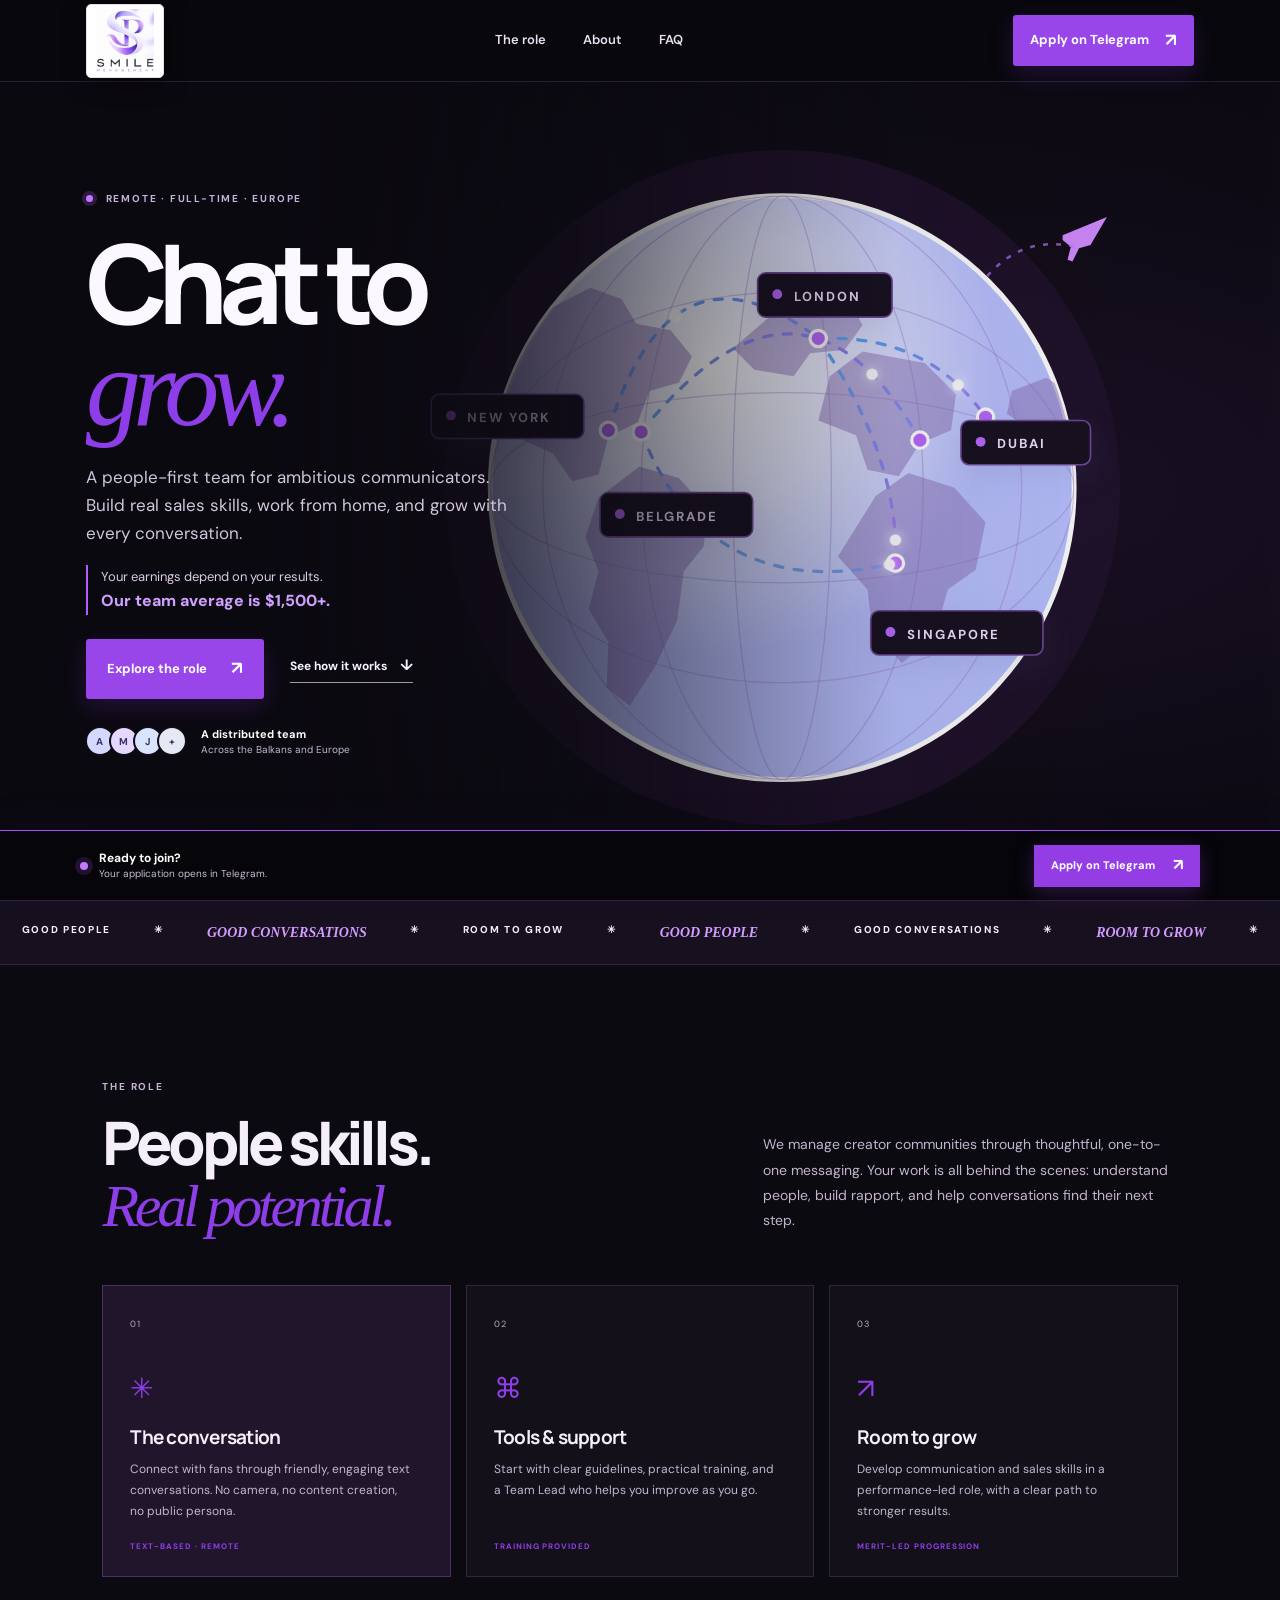
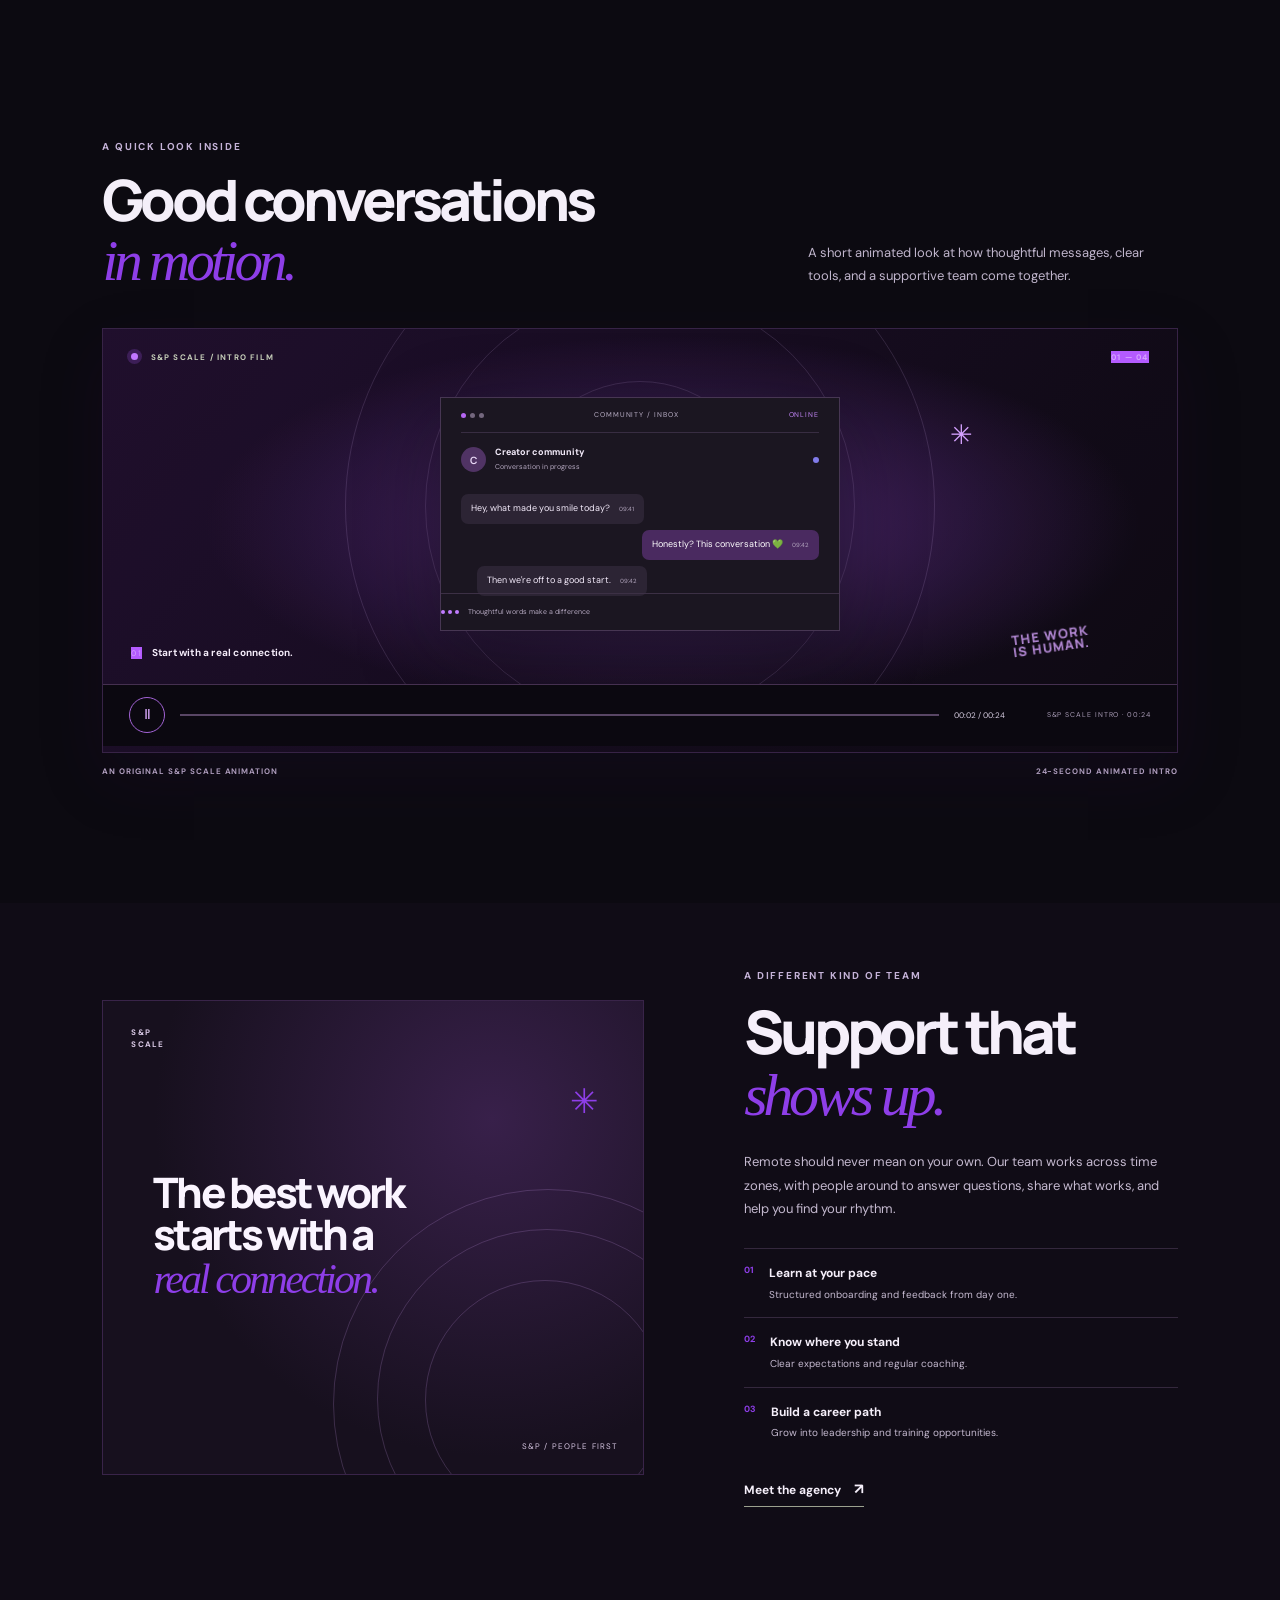
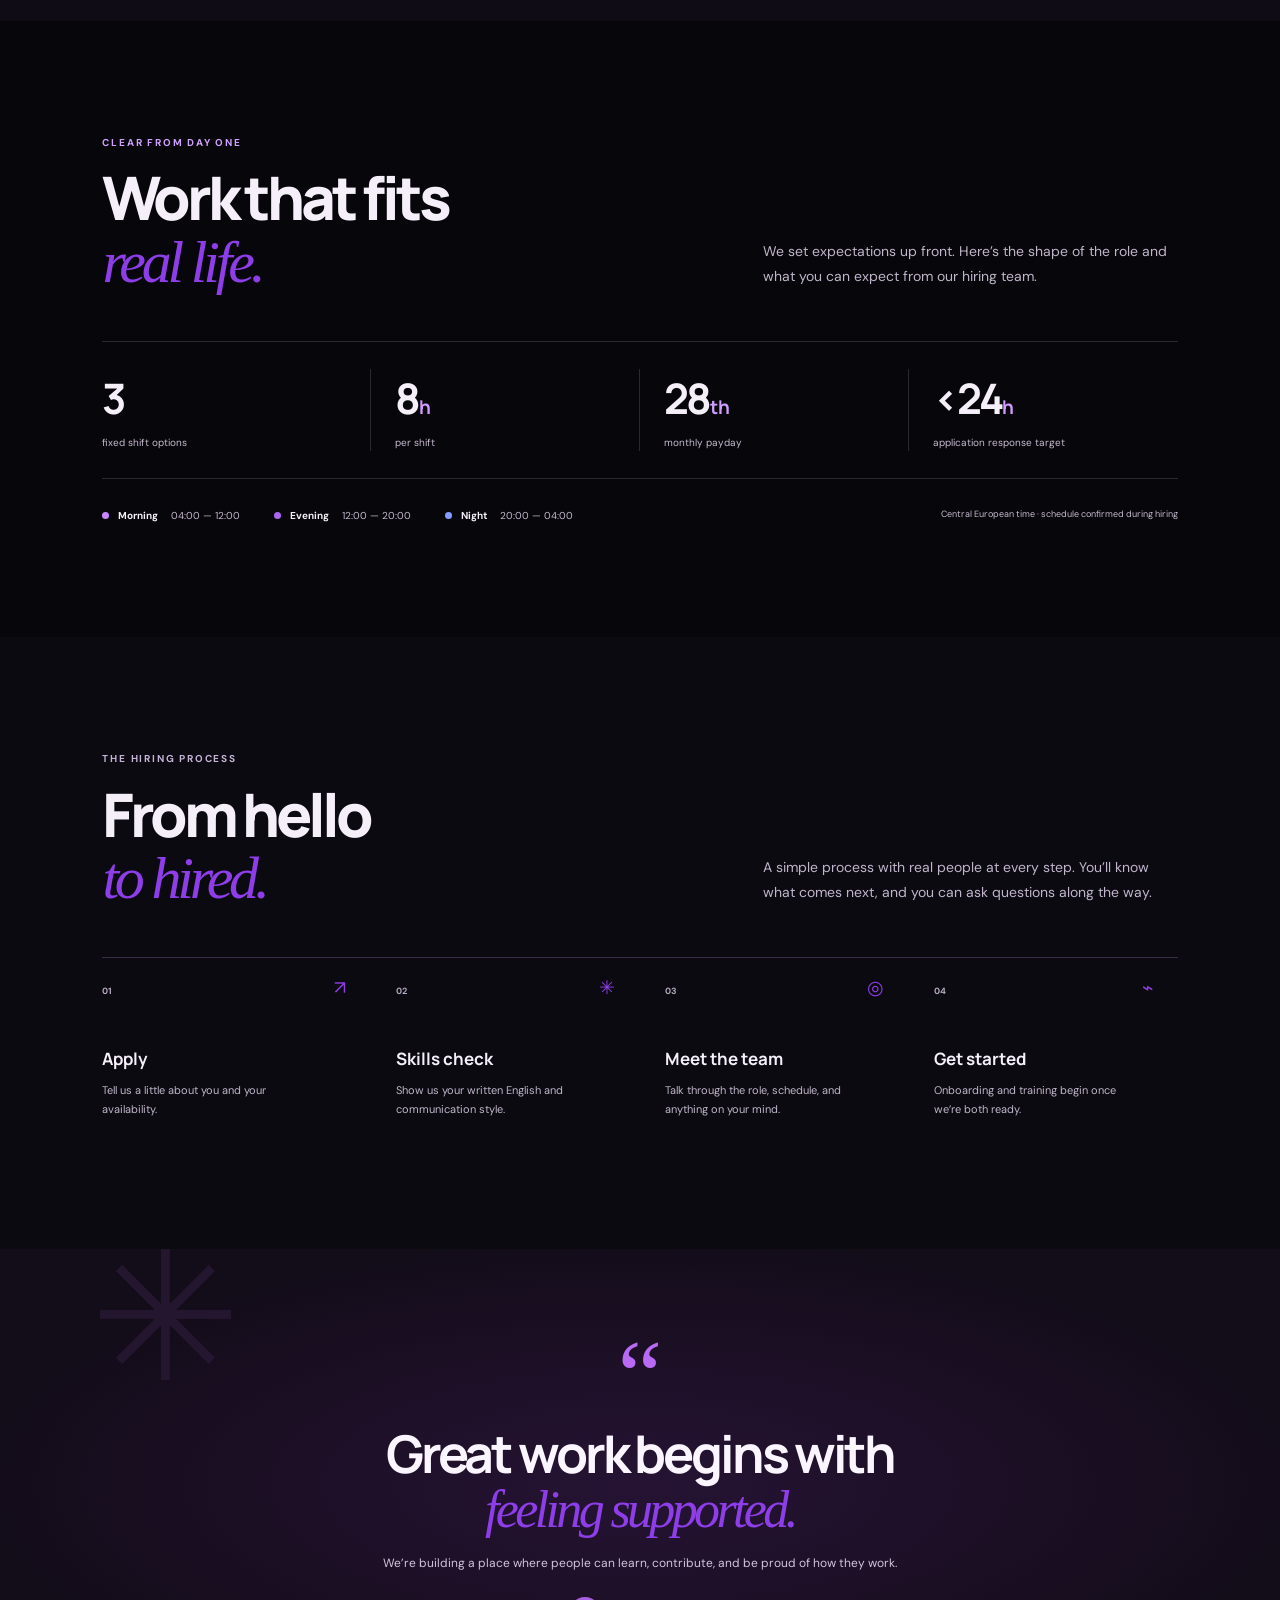
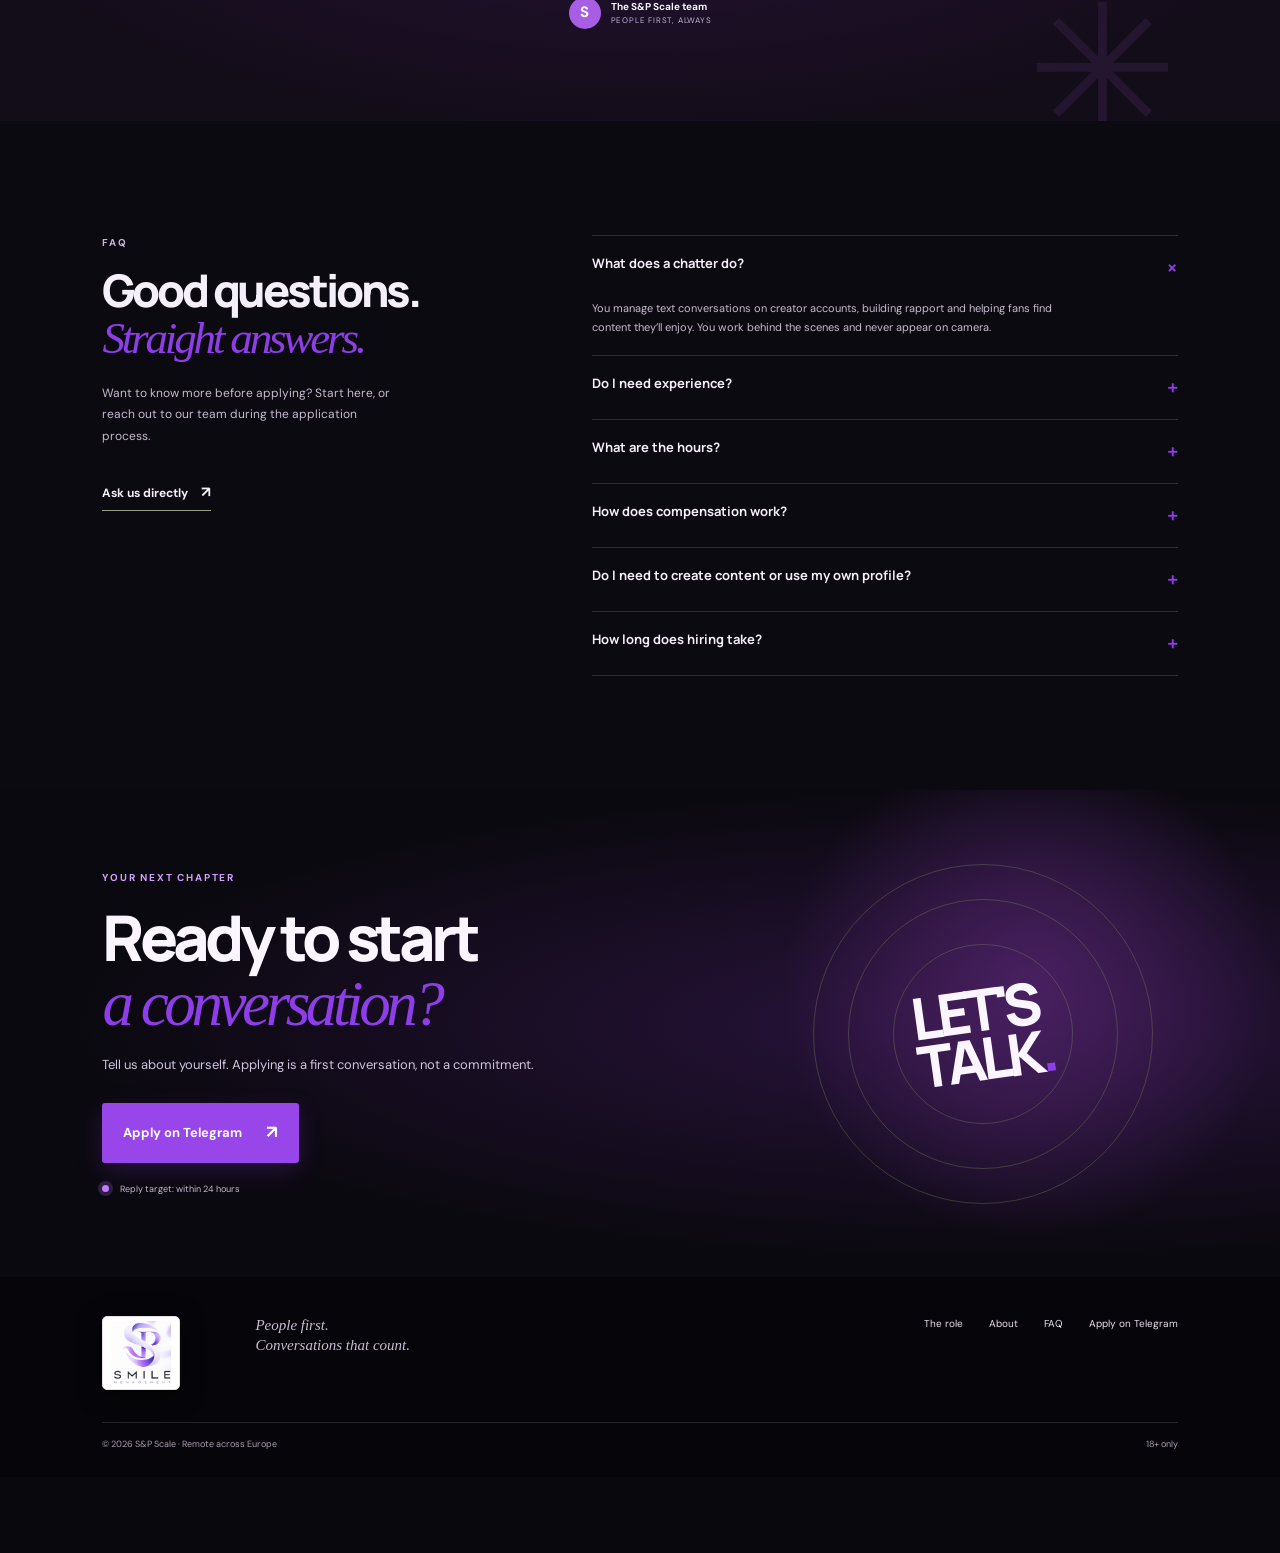
==== commit dd0a3855: "Center full globe on mobile" ====
--- a/index.html
+++ b/index.html
@@ -1,6 +1,6 @@
 <!doctype html>
 <html lang="en">
-<head><meta charset="utf-8"><meta name="viewport" content="width=device-width,initial-scale=1"><meta name="theme-color" content="#10110f"><meta name="description" content="Remote chatter careers with S&P Scale. Clear shifts, practical training, and performance-based commission."><title>S&P Scale — Chat to grow</title><link rel="preconnect" href="https://fonts.googleapis.com"><link rel="preconnect" href="https://fonts.gstatic.com" crossorigin><link href="https://fonts.googleapis.com/css2?family=DM+Sans:wght@400;500;600;700&family=Manrope:wght@400;500;600;700;800&display=swap" rel="stylesheet"><link rel="stylesheet" href="styles.css"></head>
+<head><meta charset="utf-8"><meta name="viewport" content="width=device-width,initial-scale=1"><meta name="theme-color" content="#10110f"><meta name="description" content="Remote chatter careers with S&P Scale. Clear shifts, practical training, and performance-based commission."><title>S&P Scale — Chat to grow</title><link rel="preconnect" href="https://fonts.googleapis.com"><link rel="preconnect" href="https://fonts.gstatic.com" crossorigin><link href="https://fonts.googleapis.com/css2?family=DM+Sans:wght@400;500;600;700&family=Manrope:wght@400;500;600;700;800&display=swap" rel="stylesheet"><link rel="stylesheet" href="styles.css?v=globe-mobile-2"></head>
 <body>
 <header class="header"><a class="brand" href="#top" aria-label="Smile Management home"><img class="brand-logo" src="assets/smile-logo.png" alt="Smile Management"></a><nav class="desktop-nav"><a href="#role">The role</a><a href="about.html">About</a><a href="#faq">FAQ</a></nav><a class="button button-small" href="https://t.me/+lv7Nsp2eEZo0MGM0" target="_blank" rel="noopener noreferrer">Apply on Telegram <span>↗</span></a><button class="menu-toggle" aria-label="Open menu" aria-expanded="false"><i></i><i></i></button></header>
 <main id="top"><section class="hero"><div class="hero-copy"><div class="eyebrow"><span class="pulse"></span> REMOTE · FULL-TIME · EUROPE</div><h1>Chat to<br><em>grow.</em></h1><p class="hero-lede">A people-first team for ambitious communicators. Build real sales skills, work from home, and grow with every conversation.</p><p class="earnings-proof">Your earnings depend on your results.<strong>Our team average is $1,500+.</strong></p><div class="hero-actions"><a class="button" href="#role">Explore the role <span>↗</span></a><a class="text-link" href="#role">See how it works <span>↓</span></a></div><div class="hero-proof"><div class="avatars"><span>A</span><span>M</span><span>J</span><span>+</span></div><p><strong>A distributed team</strong><br>Across the Balkans and Europe</p></div></div><div class="hero-art"><svg class="globe-visual" viewBox="0 0 560 500" role="img" aria-label="Animated network routes connecting cities around the world"><defs><radialGradient id="globeFill" cx="37%" cy="29%"><stop offset="0" stop-color="#ffffff"/><stop offset=".48" stop-color="#e5e8ff"/><stop offset="1" stop-color="#b9c1ff"/></radialGradient><linearGradient id="routeStroke" x1="0" y1="0" x2="1" y2="1"><stop stop-color="#54aaf7"/><stop offset="1" stop-color="#a276ec"/></linearGradient><linearGradient id="routeStroke2" x1="1" y1="0" x2="0" y2="1"><stop stop-color="#9a72ee"/><stop offset="1" stop-color="#68b8f1"/></linearGradient><filter id="softGlow" x="-100%" y="-100%" width="300%" height="300%"><feGaussianBlur stdDeviation="4" result="blur"/><feMerge><feMergeNode in="blur"/><feMergeNode in="SourceGraphic"/></feMerge></filter><clipPath id="globeClip"><circle cx="280" cy="248" r="178"/></clipPath></defs><circle class="globe-halo" cx="280" cy="248" r="206" fill="#e6e9ff" opacity=".58"/><circle class="globe-base" cx="280" cy="248" r="178" fill="url(#globeFill)" stroke="#fff" stroke-width="3"/><g clip-path="url(#globeClip)"><ellipse class="globe-grid" cx="280" cy="248" rx="146" ry="178"/><ellipse class="globe-grid" cx="280" cy="248" rx="86" ry="178"/><ellipse class="globe-grid" cx="280" cy="248" rx="30" ry="178"/><ellipse class="globe-grid" cx="280" cy="248" rx="178" ry="58"/><ellipse class="globe-grid" cx="280" cy="248" rx="178" ry="119"/><path class="continent" d="M122 164l18-26 23-12 19 7 9 15 21 4 13 16-8 16-18 5-7 19-18 9-6 23-16 4-12-17-18-8-8-20-19-10zM193 235l24 7 18 20-3 22-12 15-4 30-14 29-15 23-14-11 1-28-12-20 6-23-8-21 8-24zM272 144l23-17 25 5 9 17-11 15-21 2-10 14-24-4-13-13zM309 180l20-15 38 7 19 19-3 22-19 8-13 20-19-4-7-21-23-9zM337 253l20-14 28 9 19 21-6 29-17 12-8 28-20 17-18-20-3-25-18-20zM420 189l21-8 18 11-5 17-21 4-16-10z"/><g class="route-lines"><path id="route-one" d="M174 213 Q213 89 302 157"/><path id="route-two" d="M194 214 Q292 92 364 219"/><path id="route-three" d="M302 157 Q369 154 404 205"/><path id="route-four" d="M194 214 Q235 320 349 294"/><path id="route-five" d="M302 157 Q352 230 349 294"/></g><g class="city-points"><circle cx="174" cy="213" r="5"/><circle cx="302" cy="157" r="5"/><circle cx="364" cy="219" r="5"/><circle cx="404" cy="205" r="5"/><circle cx="349" cy="294" r="5"/><circle cx="194" cy="214" r="5"/></g><g class="route-packets" filter="url(#softGlow)"><circle r="4" fill="#fff"><animateMotion dur="4.5s" repeatCount="indefinite"><mpath href="#route-one"/></animateMotion></circle><circle r="3.5" fill="#fff"><animateMotion dur="5.8s" begin="-2.4s" repeatCount="indefinite"><mpath href="#route-two"/></animateMotion></circle><circle r="3.5" fill="#fff"><animateMotion dur="4.2s" begin="-1.2s" repeatCount="indefinite"><mpath href="#route-three"/></animateMotion></circle><circle r="3.5" fill="#fff"><animateMotion dur="6.2s" begin="-4s" repeatCount="indefinite"><mpath href="#route-four"/></animateMotion></circle><circle r="3.5" fill="#fff"><animateMotion dur="5.4s" begin="-2.8s" repeatCount="indefinite"><mpath href="#route-five"/></animateMotion></circle></g></g><g class="city-label label-newyork"><rect x="66" y="191" width="93" height="27" rx="5"/><circle cx="78" cy="204" r="3"/><text x="88" y="208">NEW YORK</text></g><g class="city-label label-london"><rect x="265" y="117" width="82" height="27" rx="5"/><circle cx="277" cy="130" r="3"/><text x="287" y="134">LONDON</text></g><g class="city-label label-dubai"><rect x="389" y="207" width="79" height="27" rx="5"/><circle cx="401" cy="220" r="3"/><text x="411" y="224">DUBAI</text></g><g class="city-label label-singapore"><rect x="334" y="323" width="105" height="27" rx="5"/><circle cx="346" cy="336" r="3"/><text x="356" y="340">SINGAPORE</text></g><g class="city-label label-belgrade"><rect x="169" y="251" width="93" height="27" rx="5"/><circle cx="181" cy="264" r="3"/><text x="191" y="268">BELGRADE</text></g><g class="plane-mark"><path d="M451 94l27-11-10 17-7 2-4 8-3-1 2-8-5-4z"/><path class="plane-trail" d="M405 119 Q427 94 458 101"/></g></svg><div class="globe-caption"><span class="signal"><i></i><i></i><i></i></span><span>CONNECTED AROUND THE CLOCK</span><b>24 / 7</b></div></div><div class="hero-bottom"><span>01 / A BETTER WAY TO WORK</span><span class="scroll-cue">SCROLL TO EXPLORE <b>↓</b></span></div></section>
--- a/styles.css
+++ b/styles.css
@@ -21,4 +21,58 @@
 :root{--ink:#f4eff9;--muted:#b7adc5;--paper:#0b0910;--line:#30263a;--lime:#bd78ff;--green:#a64cff}
 html,body{background:#09080d;color:#f5f0fa}body{background:#09080d}.header{background:rgba(9,8,13,.95);border-bottom:1px solid #2a2034;color:#f5f0fa}.header .brand-logo,.footer-brand .brand-logo{background:#fff;padding:4px;border:1px solid #e6dded;border-radius:5px;mix-blend-mode:normal;box-shadow:0 4px 22px #0008}.desktop-nav a,.footer-links a{color:#e8e0ef}.desktop-nav a:hover,.footer-links a:hover{color:#ca8dff}.hero{background:radial-gradient(ellipse at 76% 50%,#1a1025 0%,#100c17 49%,#09080d 100%);color:#f8f3fc}.hero-art:before{background:linear-gradient(90deg,#0b0910 0%,rgba(11,9,16,.96) 22%,rgba(11,9,16,.7) 40%,rgba(11,9,16,.08) 70%,rgba(11,9,16,0) 100%)}.hero h1,.hero-copy h1{color:#fbf8ff}.hero h1 em,.section h2 em,.faq-section h2 em,.inner-hero h1 em,.film-heading h2 em{color:#bd78ff}.hero-lede{color:#d0c6dc}.eyebrow{color:#c5b3d8}.hero-bottom{color:#b5a9c1}.scroll-cue b{color:#c88bff}.earnings-proof{border-color:#b55bff;color:#d8cbe6}.earnings-proof strong{color:#d0a0ff}.hero-proof p{color:#c3b8ce}.hero-proof strong{color:#fff}.avatars span{border-color:#100c17}.pulse{background:#c177ff;box-shadow:0 0 0 4px #af5eff35}.ticker{background:#17101f;color:#f6eaff;border-top:1px solid #352244;border-bottom:1px solid #352244}.ticker span:nth-of-type(even){color:#d39aff}.section,.role-section,.steps-section,.film-section,.about-content{background:#0c0a11;color:#f4eff9}.section-head>p,.film-heading>p{color:#c0b5cc}.role-card{background:#14101a;border-color:#31263a;color:#f4eff9}.role-card.featured{background:#21152c;border-color:#4b3161}.role-card p,.tag{color:#c2b6ce}.role-symbol,.step-icon,.check-row>span,.about-values b{color:#c27cff}.role-card .number{color:#b6aabe}.feature-section{background:#100c16;color:#f5effa}.feature-visual{background:radial-gradient(circle at 72% 25%,#38204a,#17101e 64%);color:#fff;border:1px solid #392449}.visual-title{color:#faf4ff}.visual-title em,.visual-star{color:#cf91ff}.visual-stamp,.visual-note{color:#d6c6e2}.visual-orbit{border-color:#d1a1f633}.feature-copy>p,.check-row small{color:#c4b9cf}.check-row{border-color:#34283d}.check-row strong{color:#f5effa}.numbers-section{background:#07060a;color:#f5effa}.numbers-section .eyebrow,.apply-content .eyebrow{color:#d0a0ff}.numbers-section .section-head>p{color:#c0b5ca}.numbers-grid{border-color:#ffffff24}.numbers-grid>div{border-color:#ffffff24}.numbers-grid>div>span,.shift-row div>span:last-child,.shift-row small{color:#c6bbd0}.numbers-grid strong span{color:#d19bff}.shift-dot{background:#c687ff}.shift-dot.evening{background:#aa65f3}.shift-dot.night{background:#819dff}.steps article{border-color:#3a2c46}.steps article>b{color:#b5a9bf}.steps p{color:#c0b6ca}.quote-section{background:radial-gradient(ellipse at center,#261334,#130c19 74%);color:#faf5ff}.quote-section:before,.quote-section:after{color:#352044;opacity:.5}.quote-mark{color:#b86af4}.quote-section em{color:#cf90ff}.quote-section>p{color:#d1c5db}.quote-avatar{background:#a75ee2;color:#fff}.quote-by small{color:#c7afda}.faq-section{background:#0c0a11;color:#f5effa}.faq-intro>p,.faq-list details p{color:#c6bacf}.faq-list details,.faq-list details:first-child{border-color:#34273e}.faq-list summary{color:#f4edfa}.faq-list summary span{color:#c47cff}.apply-section{background:radial-gradient(ellipse at 77% 48%,#29133c,#0b0910 65%);color:#faf5ff}.apply-glow{background:radial-gradient(circle,#492061,transparent 70%)}.apply-content>p{color:#d0c5dc}.apply-note{color:#c7bbd1}.footer{background:#060509;color:#f4eff9}.footer-top>p{color:#c8bdd2}.footer-links{color:#e0d5e9}.footer-bottom{color:#a99eb3;border-color:#ffffff1e}.inner-hero{background:radial-gradient(ellipse at 75% 45%,#251333,#100c17 65%);color:#faf6ff}.inner-hero p{color:#d0c5db}.about-content>p,.about-values p{color:#c4b9ce}.about-content h2,.about-values h3{color:#f5eff9}.about-values article{background:#15101c;border-color:#332640;color:#f4eff9}.about-cta{background:#1d1227;color:#fcf7ff}.about-cta .eyebrow{color:#d1a0ff}.film-player{background:#100a17;border-color:#372346}.film-window{background:#1b1621;color:#f3ebfa;border:1px solid #473653}.film-window-head{border-color:#382d42;color:#b9aec5}.window-lights i{background:#74677e}.window-lights i:first-child{background:#b566f3}.window-status{color:#c184f5}.film-profile small,.film-bubble span,.film-type span{color:#b6a9c1}.profile-monogram{background:#503364;color:#e9d8f7}.bubble-one,.bubble-three{background:#2c2434;color:#f3eafa}.bubble-two{background:#4a2a60;color:#fff}.film-type{border-color:#3c3045}.film-type i{background:#c17cff}.film-track{background:#594665}.film-caption{color:#f5edfa}.film-stamp{color:#d8a4ff}.film-controls{border-color:#453050;background:#0b0810}.film-foot{color:#bdaccb}.modal-panel{background:#15101c;color:#f5effa}.modal-panel>p,.form-success p{color:#c5b9d0}.modal-panel label{color:#f1eafa}.modal-panel input,.modal-panel textarea{background:#0e0b13;color:#f7f1fb;border-color:#493857}.modal-close{color:#d8c9e5}.form-disclaimer{color:#b7a9c4}.about-cta .button,.button,.button-small,.button-light{background:#9845e9;color:#fff}.button:hover,.button-light:hover,.sticky-apply-button:hover{background:#b15eff;color:#fff}.sticky-apply{background:rgba(7,6,10,.98);border-top-color:#a84eff}.sticky-copy small{color:#c8bbd4}.sticky-copy strong{color:#fff}.sticky-pulse{background:#c17aff;box-shadow:0 0 0 5px #a34ff52b}.sticky-apply-button{background:#943de5;color:#fff}.globe-caption{background:#17101fdb;color:#f5edfb;border-color:#49345a;box-shadow:0 12px 35px #0008}.globe-caption b{color:#d29bff}.globe-grid{stroke:#9870c8;opacity:.36}.continent{fill:#896eb7;opacity:.48}.city-label rect{fill:#191222;stroke:#71499a}.city-label text{fill:#f0e2ff}.city-label circle,.city-points circle{fill:#bb6aff}.route-lines path{stroke:url(#routeStroke)}.route-lines path:nth-child(even){stroke:url(#routeStroke2)}.plane-mark path:first-child{fill:#d18cff}.plane-trail{stroke:#c277ff}.globe-halo{fill:#251631;opacity:.72}/* Mobile globe visibility and cleaner mobile layout */
 @media(max-width:650px){.hero{position:relative;min-height:max(640px,calc(100svh - 68px));height:auto;overflow:hidden}.hero-copy{position:relative;z-index:4}.hero-art{position:absolute;inset:0;z-index:2;overflow:hidden;pointer-events:none;background:radial-gradient(ellipse at 50% 82%,#281238 0,transparent 59%)}.hero-art:before{z-index:1;background:linear-gradient(180deg,#09080d 0%,rgba(9,8,13,.98) 37%,rgba(9,8,13,.85) 46%,rgba(9,8,13,.35) 57%,rgba(9,8,13,.04) 72%,transparent 100%)}.globe-visual{position:absolute;left:50%;right:auto;bottom:-35px;transform:translateX(-50%);width:min(137vw,540px);height:auto;max-width:none;opacity:1;filter:drop-shadow(0 0 26px #9a48db35)}.route-lines path{stroke-width:3;stroke-dasharray:8 6;animation-duration:7s}.route-lines path:nth-child(even){animation-duration:9s}.city-points circle{fill:#cf8cff;stroke:#fff;stroke-width:2;filter:drop-shadow(0 0 5px #be6cff)}.city-label rect{fill:#100b17;stroke:#9c5bd0}.city-label text{fill:#f8eaff;font-size:9px}.globe-caption{display:none}.hero-bottom{z-index:5}.hero-copy{background:linear-gradient(180deg,#09080d 0%,rgba(9,8,13,.98) 76%,rgba(9,8,13,0) 100%);padding-bottom:50px}.ticker{display:none}.role-card .tag{display:none}.visual-stamp,.visual-note,.visual-star{display:none}.quote-section:before,.quote-section:after{display:none}.film-stamp,.film-foot{display:none}.apply-art{display:none}.role-card{min-height:unset;padding-bottom:28px}.role-card h3{margin-top:13px}.role-card p{max-width:none}.section-head{gap:0}.section-head>p{max-width:none}.film-section{padding-bottom:54px}.film-window{max-width:100%}}
-@media(max-width:380px){.hero{min-height:660px}.hero-copy{padding-top:24px}.hero h1{font-size:56px}.hero-actions{column-gap:12px}.hero-proof{margin-top:13px}.globe-visual{width:139vw;bottom:-27px}.hero-bottom .scroll-cue{display:none}.sticky-copy small{display:none}}+@media(max-width:380px){.hero{min-height:660px}.hero-copy{padding-top:24px}.hero h1{font-size:56px}.hero-actions{column-gap:12px}.hero-proof{margin-top:13px}.globe-visual{width:139vw;bottom:-27px}.hero-bottom .scroll-cue{display:none}.sticky-copy small{display:none}}@media(max-width:650px){.sticky-apply{justify-content:flex-start}.sticky-copy{display:none}.sticky-apply-button{margin-left:0}}
+
+
+@media (max-width: 650px) {
+  .sticky-apply {
+    justify-content: flex-start;
+  }
+
+  .sticky-copy {
+    display: none;
+  }
+
+  .sticky-apply-button {
+    margin-left: 0;
+  }
+}/* Keep the full globe visible on mobile; desktop positioning remains unchanged */
+@media(max-width:650px){.hero-art{position:absolute;top:0;bottom:0;left:50%;right:auto;width:100vw;height:100%;padding:0;transform:translateX(-50%);display:flex;justify-content:center;align-items:flex-end;overflow:hidden}.globe-visual{position:absolute;left:50%;right:auto;bottom:-18px;width:min(112vw,460px);height:auto;max-width:none;transform:translateX(-50%);opacity:1}}
+@media(max-width:380px){.globe-visual{width:108vw;bottom:-12px}}/* Explicit mobile-only centering: keep the whole globe inside the viewport */
+@media (max-width: 650px) {
+  .hero-art {
+    position: absolute !important;
+    top: 0 !important;
+    right: 0 !important;
+    bottom: 0 !important;
+    left: 0 !important;
+    width: auto !important;
+    height: 100% !important;
+    padding: 0 !important;
+    transform: none !important;
+    display: flex !important;
+    justify-content: center !important;
+    align-items: flex-end !important;
+    overflow: hidden !important;
+  }
+
+  .hero-art .globe-visual {
+    position: absolute !important;
+    left: 50% !important;
+    right: auto !important;
+    bottom: -18px !important;
+    width: min(115vw, 460px) !important;
+    max-width: 100vw !important;
+    height: auto !important;
+    margin: 0 !important;
+    transform: translateX(-50%) !important;
+    opacity: 1 !important;
+  }
+}
+
+@media (max-width: 380px) {
+  .hero-art .globe-visual {
+    width: 112vw !important;
+    bottom: -12px !important;
+  }
+}
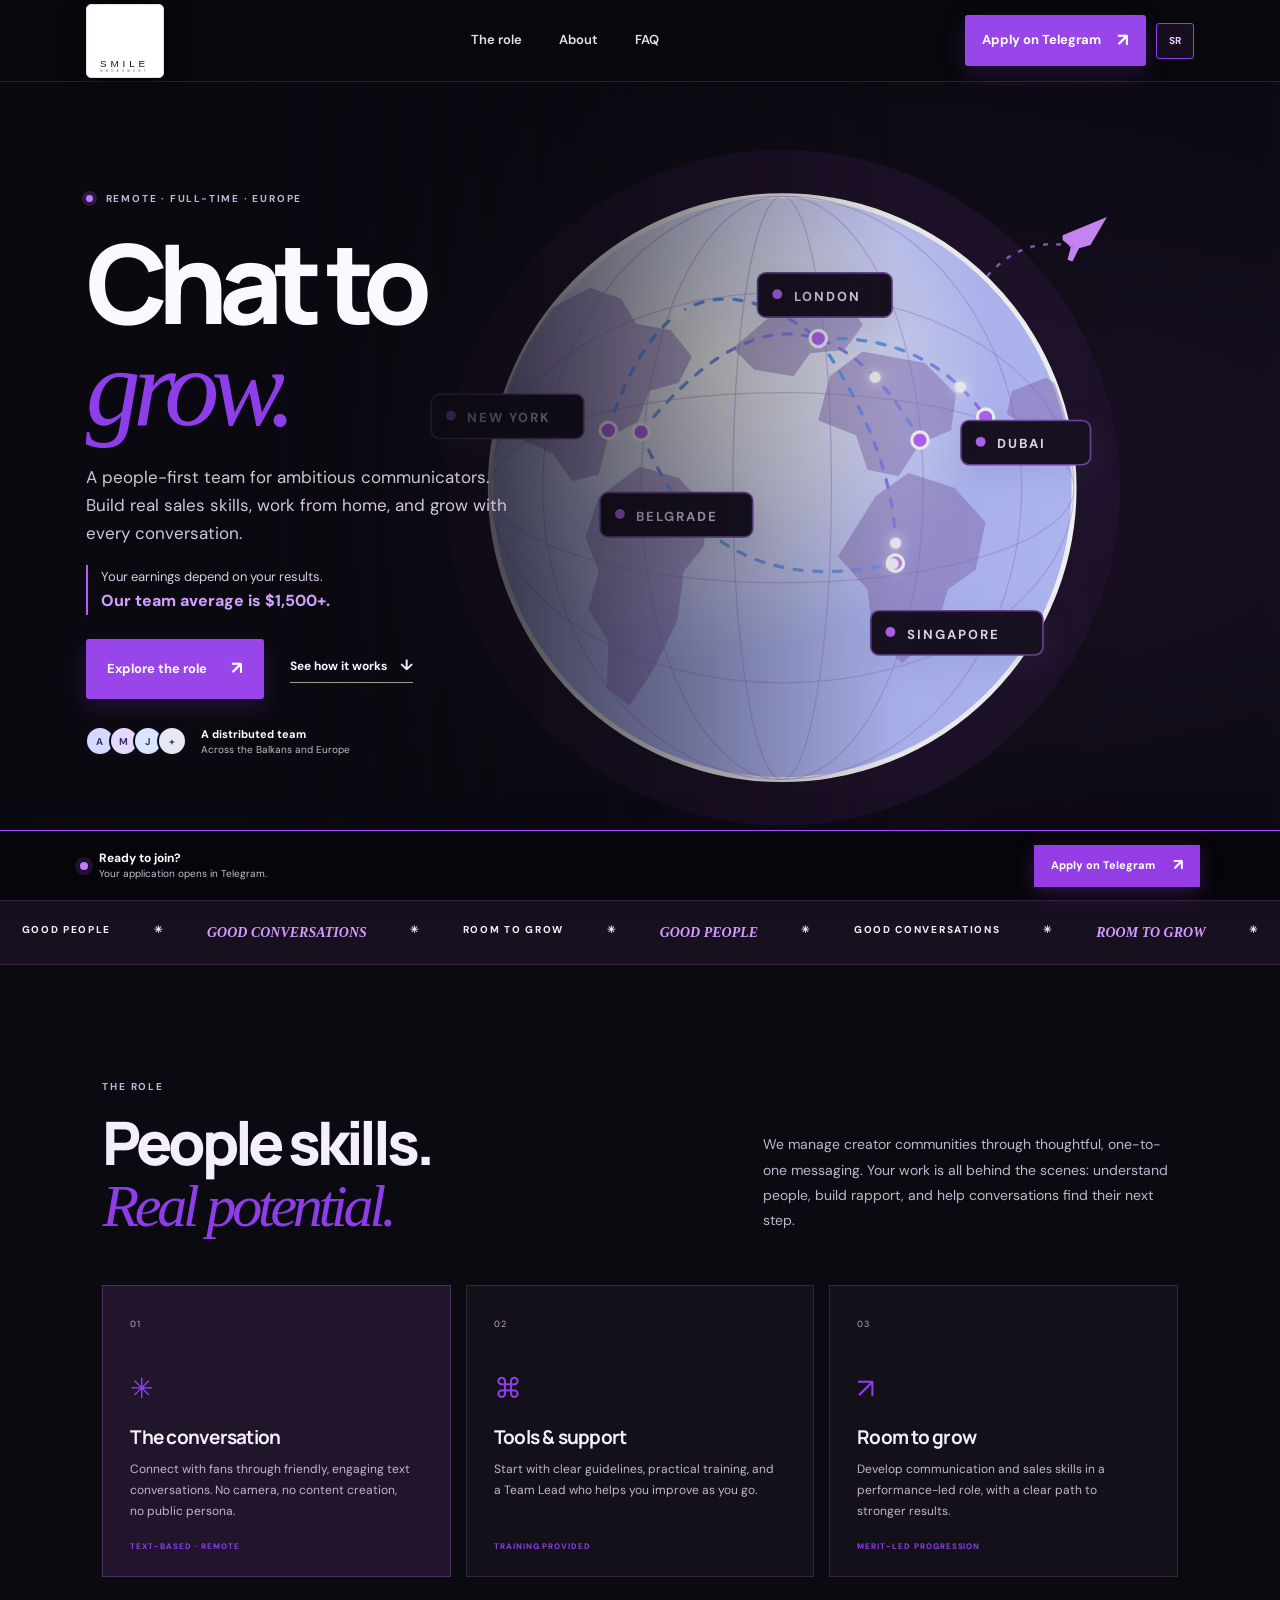
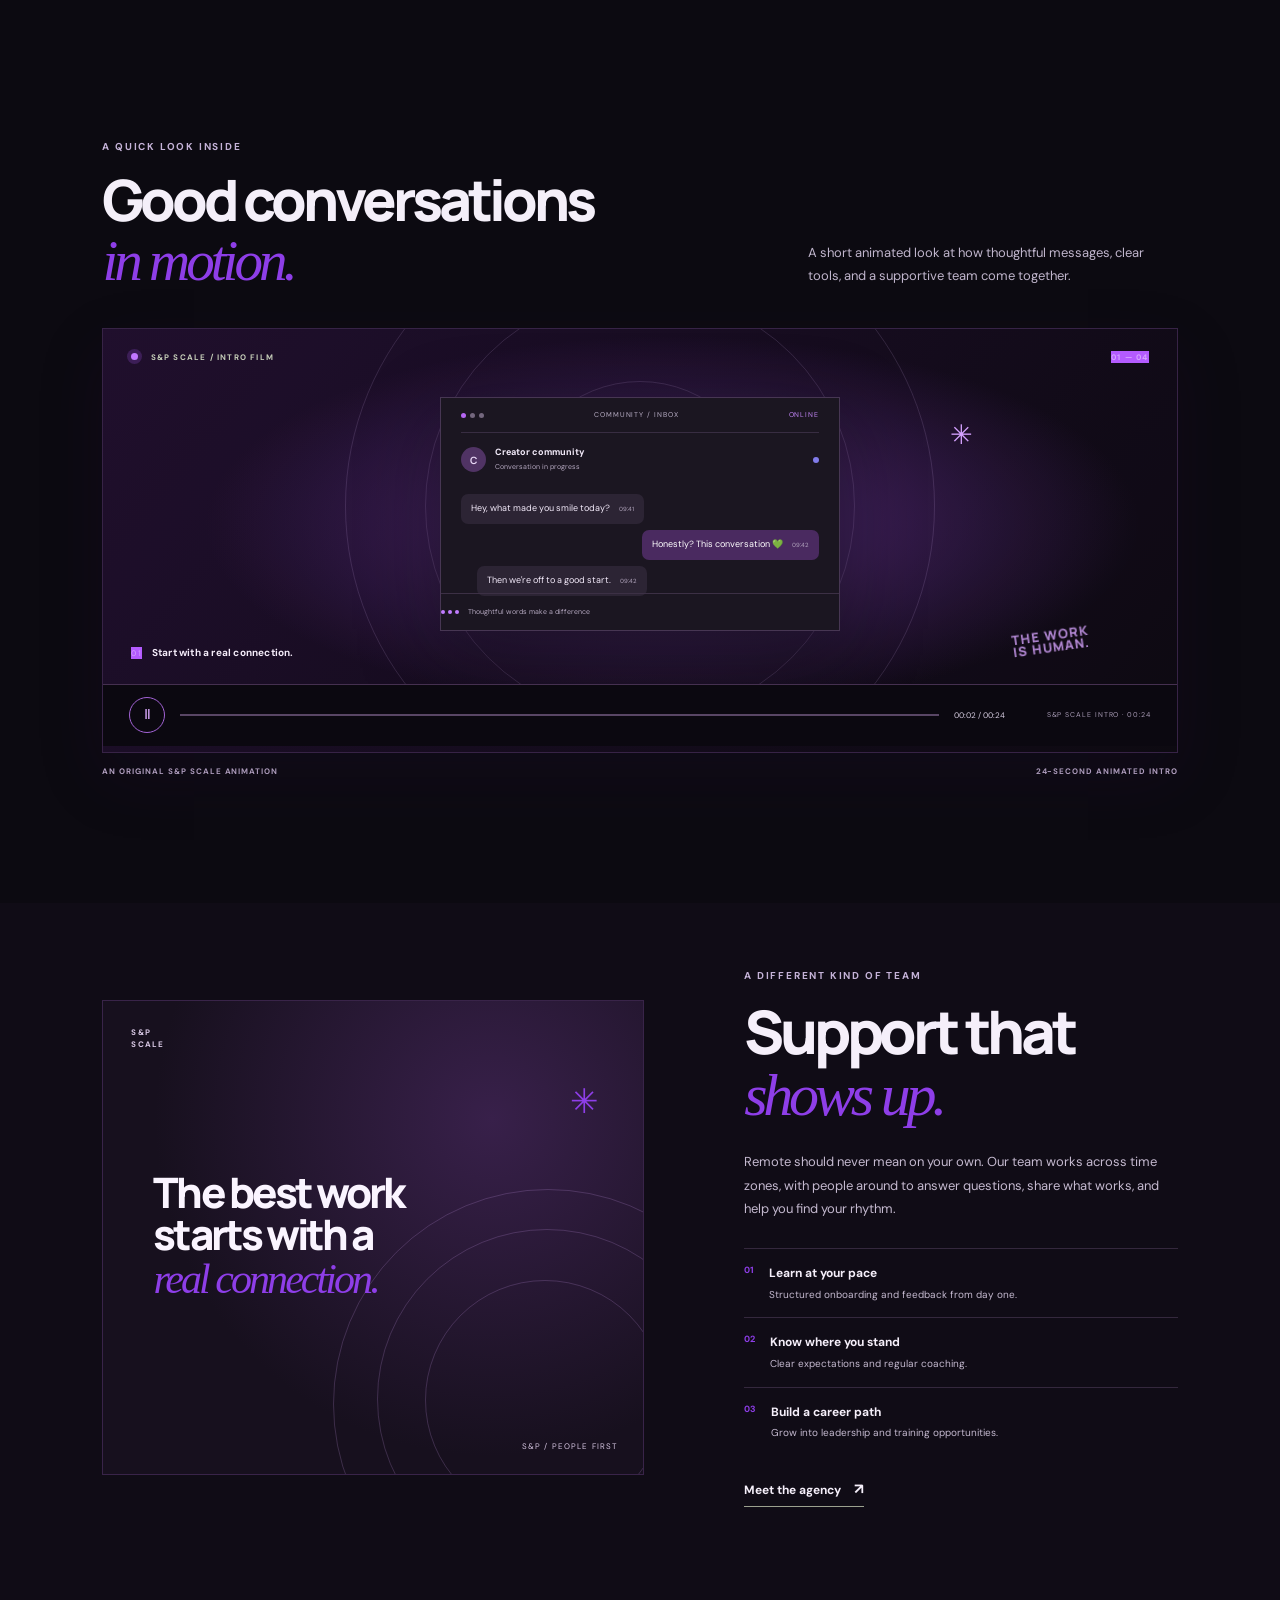
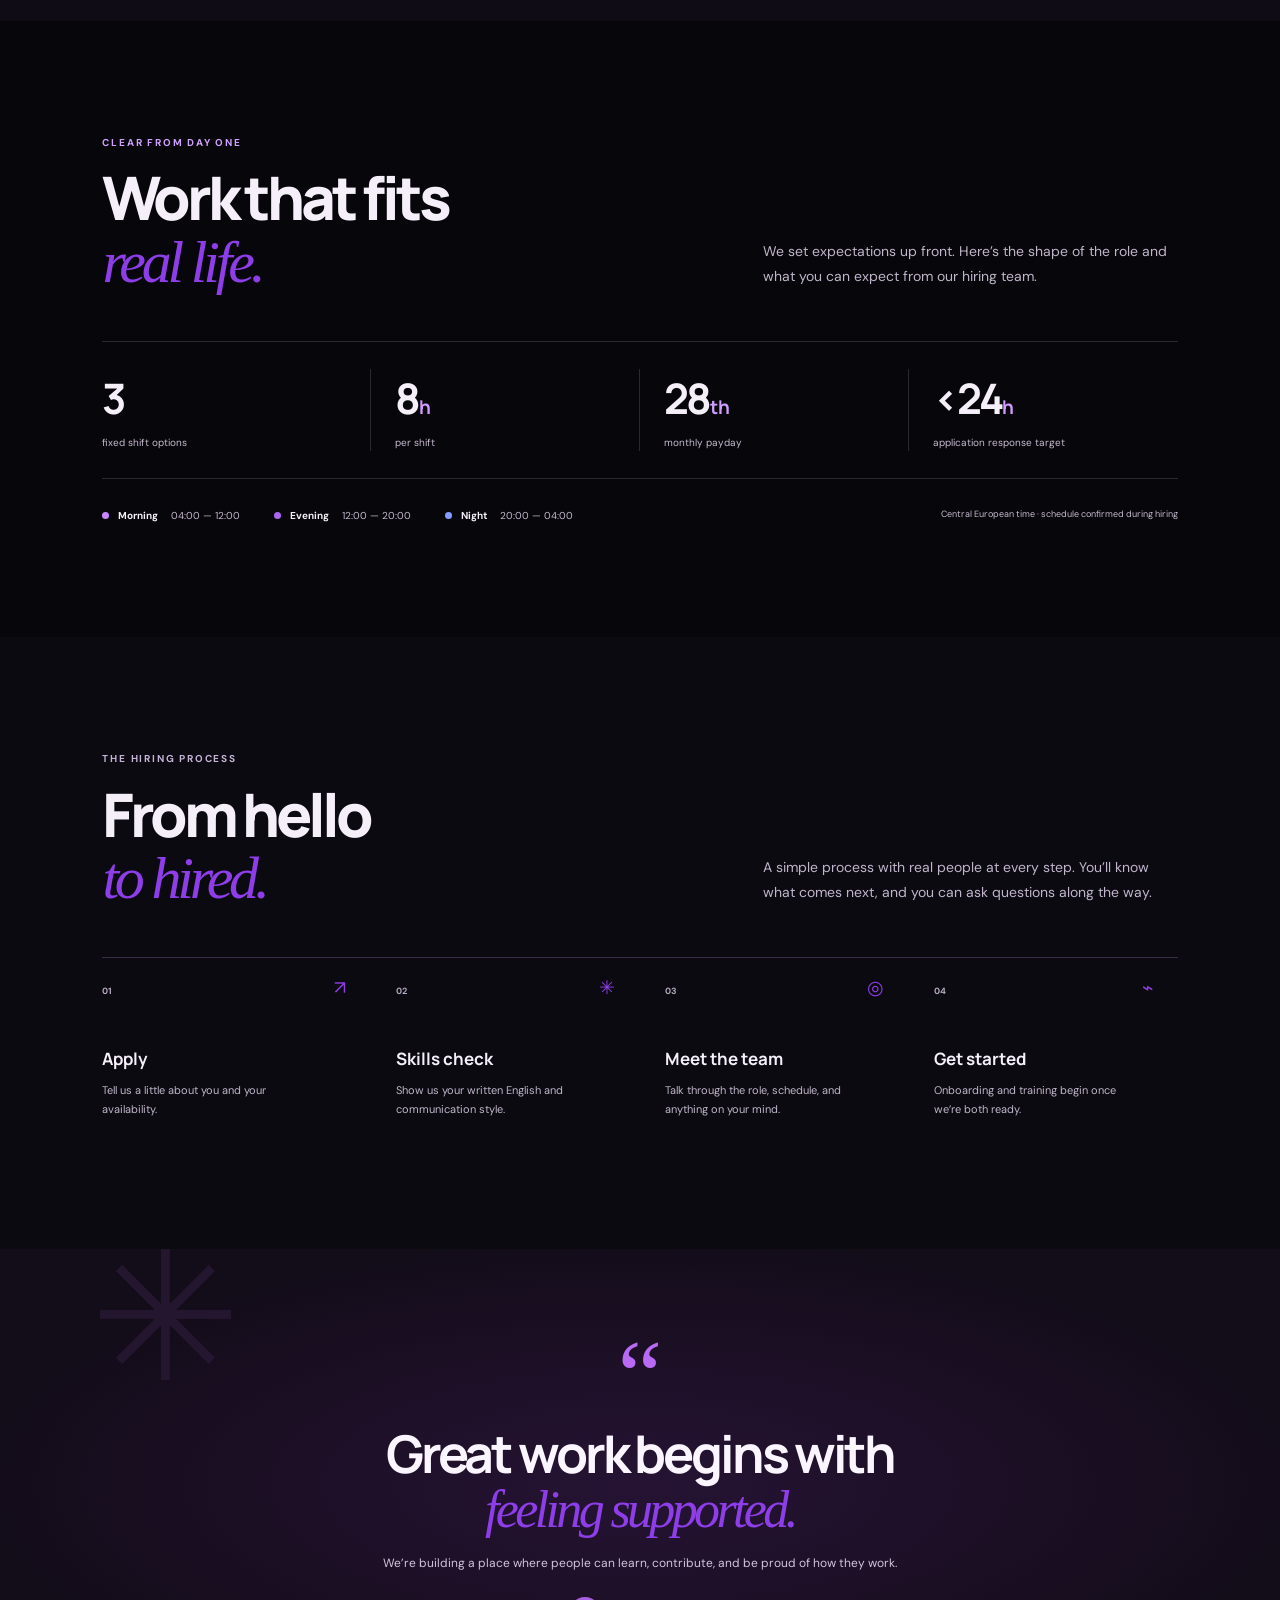
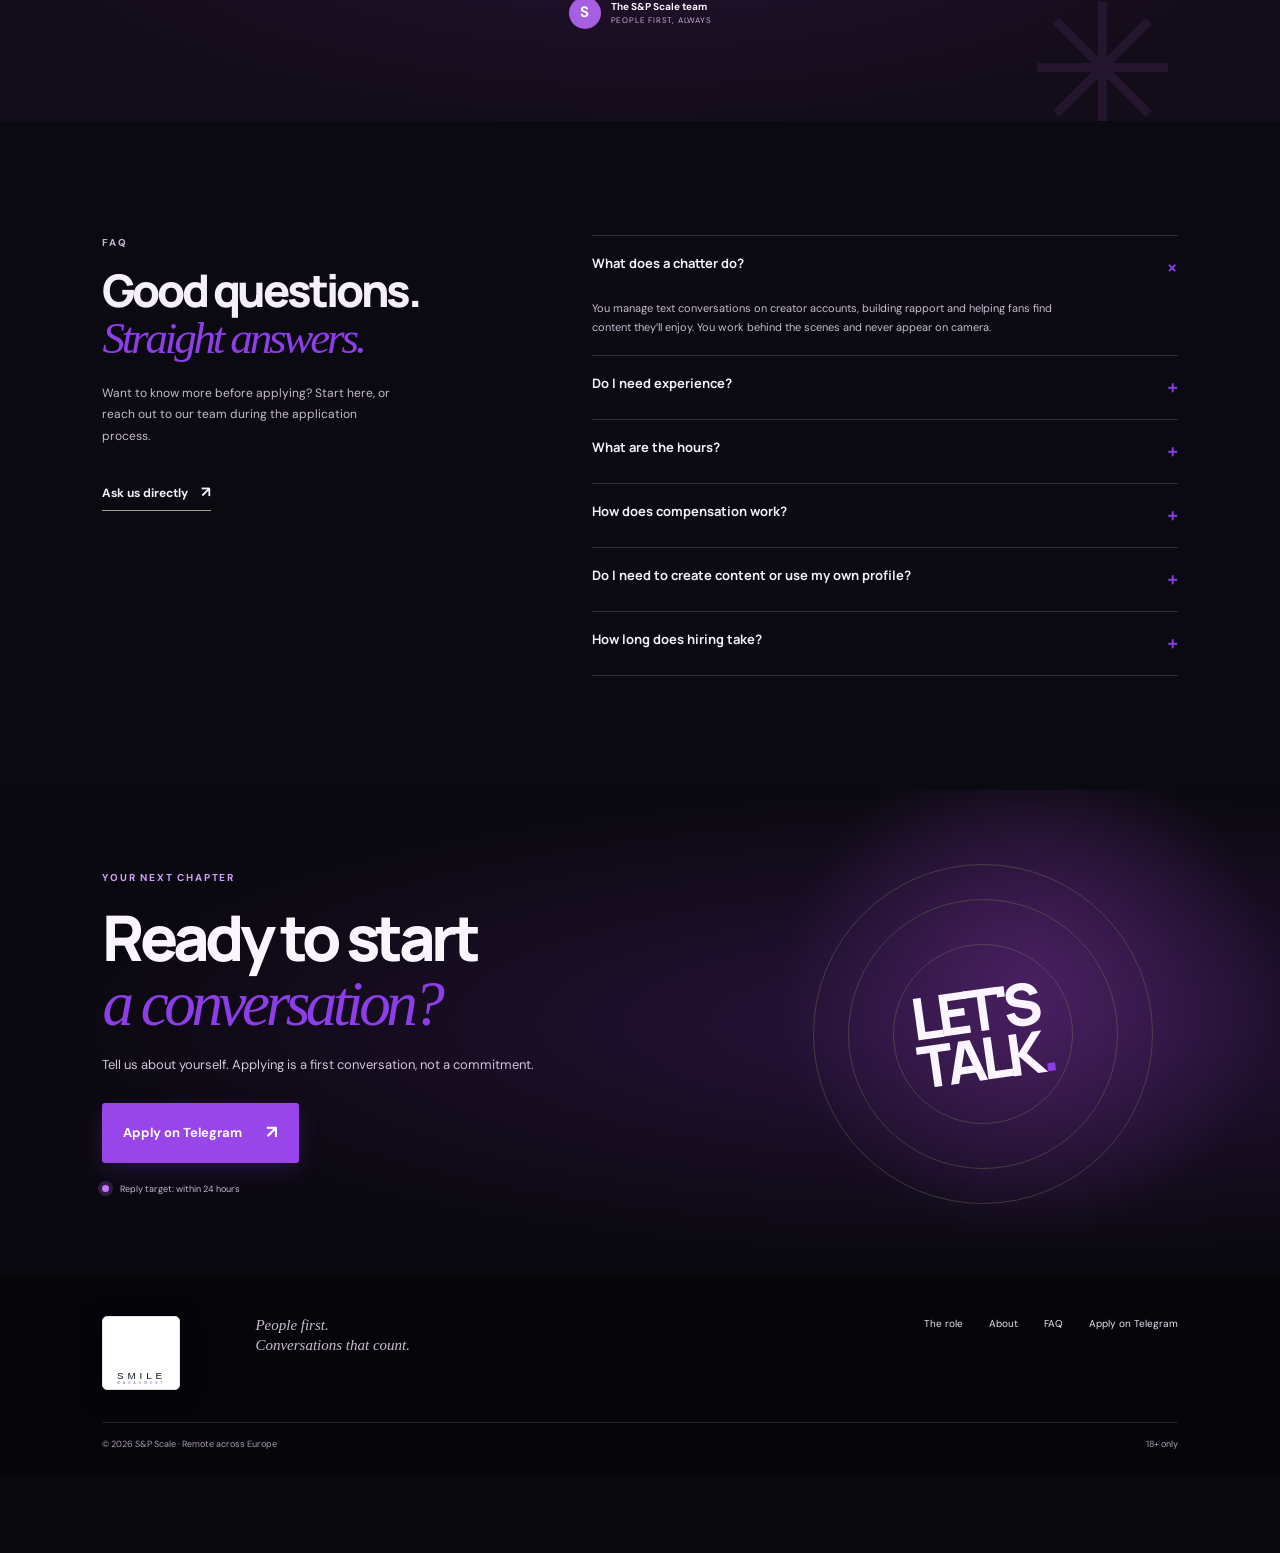
==== commit d7b4347e: "Add Serbian language and update branding" ====
--- a/index.html
+++ b/index.html
@@ -1,8 +1,8 @@
 <!doctype html>
 <html lang="en">
-<head><meta charset="utf-8"><meta name="viewport" content="width=device-width,initial-scale=1"><meta name="theme-color" content="#10110f"><meta name="description" content="Remote chatter careers with S&P Scale. Clear shifts, practical training, and performance-based commission."><title>S&P Scale — Chat to grow</title><link rel="preconnect" href="https://fonts.googleapis.com"><link rel="preconnect" href="https://fonts.gstatic.com" crossorigin><link href="https://fonts.googleapis.com/css2?family=DM+Sans:wght@400;500;600;700&family=Manrope:wght@400;500;600;700;800&display=swap" rel="stylesheet"><link rel="stylesheet" href="styles.css?v=globe-mobile-2"></head>
+<head><meta charset="utf-8"><meta name="viewport" content="width=device-width,initial-scale=1"><meta name="theme-color" content="#10110f"><meta name="description" content="Remote chatter careers with S&P Scale. Clear shifts, practical training, and performance-based commission."><title>S&P Scale — Chat to grow</title><link rel="preconnect" href="https://fonts.googleapis.com"><link rel="preconnect" href="https://fonts.gstatic.com" crossorigin><link href="https://fonts.googleapis.com/css2?family=DM+Sans:wght@400;500;600;700&family=Manrope:wght@400;500;600;700;800&display=swap" rel="stylesheet"><link rel="stylesheet" href="styles.css?v=globe-mobile-2-language-2"></head>
 <body>
-<header class="header"><a class="brand" href="#top" aria-label="Smile Management home"><img class="brand-logo" src="assets/smile-logo.png" alt="Smile Management"></a><nav class="desktop-nav"><a href="#role">The role</a><a href="about.html">About</a><a href="#faq">FAQ</a></nav><a class="button button-small" href="https://t.me/+lv7Nsp2eEZo0MGM0" target="_blank" rel="noopener noreferrer">Apply on Telegram <span>↗</span></a><button class="menu-toggle" aria-label="Open menu" aria-expanded="false"><i></i><i></i></button></header>
+<header class="header"><a class="brand" href="#top" aria-label="Smile Managment home"><img class="brand-logo" src="assets/smile-logo.svg" alt="Smile Managment"></a><nav class="desktop-nav"><a href="#role">The role</a><a href="about.html">About</a><a href="#faq">FAQ</a></nav><a class="button button-small" href="https://t.me/smilemanagament" target="_blank" rel="noopener noreferrer">Apply on Telegram <span>↗</span></a><button class="language-toggle" type="button" data-language-toggle aria-label="Switch to Serbian" title="Switch to Serbian">SR</button><button class="menu-toggle" aria-label="Open menu" aria-expanded="false"><i></i><i></i></button></header>
 <main id="top"><section class="hero"><div class="hero-copy"><div class="eyebrow"><span class="pulse"></span> REMOTE · FULL-TIME · EUROPE</div><h1>Chat to<br><em>grow.</em></h1><p class="hero-lede">A people-first team for ambitious communicators. Build real sales skills, work from home, and grow with every conversation.</p><p class="earnings-proof">Your earnings depend on your results.<strong>Our team average is $1,500+.</strong></p><div class="hero-actions"><a class="button" href="#role">Explore the role <span>↗</span></a><a class="text-link" href="#role">See how it works <span>↓</span></a></div><div class="hero-proof"><div class="avatars"><span>A</span><span>M</span><span>J</span><span>+</span></div><p><strong>A distributed team</strong><br>Across the Balkans and Europe</p></div></div><div class="hero-art"><svg class="globe-visual" viewBox="0 0 560 500" role="img" aria-label="Animated network routes connecting cities around the world"><defs><radialGradient id="globeFill" cx="37%" cy="29%"><stop offset="0" stop-color="#ffffff"/><stop offset=".48" stop-color="#e5e8ff"/><stop offset="1" stop-color="#b9c1ff"/></radialGradient><linearGradient id="routeStroke" x1="0" y1="0" x2="1" y2="1"><stop stop-color="#54aaf7"/><stop offset="1" stop-color="#a276ec"/></linearGradient><linearGradient id="routeStroke2" x1="1" y1="0" x2="0" y2="1"><stop stop-color="#9a72ee"/><stop offset="1" stop-color="#68b8f1"/></linearGradient><filter id="softGlow" x="-100%" y="-100%" width="300%" height="300%"><feGaussianBlur stdDeviation="4" result="blur"/><feMerge><feMergeNode in="blur"/><feMergeNode in="SourceGraphic"/></feMerge></filter><clipPath id="globeClip"><circle cx="280" cy="248" r="178"/></clipPath></defs><circle class="globe-halo" cx="280" cy="248" r="206" fill="#e6e9ff" opacity=".58"/><circle class="globe-base" cx="280" cy="248" r="178" fill="url(#globeFill)" stroke="#fff" stroke-width="3"/><g clip-path="url(#globeClip)"><ellipse class="globe-grid" cx="280" cy="248" rx="146" ry="178"/><ellipse class="globe-grid" cx="280" cy="248" rx="86" ry="178"/><ellipse class="globe-grid" cx="280" cy="248" rx="30" ry="178"/><ellipse class="globe-grid" cx="280" cy="248" rx="178" ry="58"/><ellipse class="globe-grid" cx="280" cy="248" rx="178" ry="119"/><path class="continent" d="M122 164l18-26 23-12 19 7 9 15 21 4 13 16-8 16-18 5-7 19-18 9-6 23-16 4-12-17-18-8-8-20-19-10zM193 235l24 7 18 20-3 22-12 15-4 30-14 29-15 23-14-11 1-28-12-20 6-23-8-21 8-24zM272 144l23-17 25 5 9 17-11 15-21 2-10 14-24-4-13-13zM309 180l20-15 38 7 19 19-3 22-19 8-13 20-19-4-7-21-23-9zM337 253l20-14 28 9 19 21-6 29-17 12-8 28-20 17-18-20-3-25-18-20zM420 189l21-8 18 11-5 17-21 4-16-10z"/><g class="route-lines"><path id="route-one" d="M174 213 Q213 89 302 157"/><path id="route-two" d="M194 214 Q292 92 364 219"/><path id="route-three" d="M302 157 Q369 154 404 205"/><path id="route-four" d="M194 214 Q235 320 349 294"/><path id="route-five" d="M302 157 Q352 230 349 294"/></g><g class="city-points"><circle cx="174" cy="213" r="5"/><circle cx="302" cy="157" r="5"/><circle cx="364" cy="219" r="5"/><circle cx="404" cy="205" r="5"/><circle cx="349" cy="294" r="5"/><circle cx="194" cy="214" r="5"/></g><g class="route-packets" filter="url(#softGlow)"><circle r="4" fill="#fff"><animateMotion dur="4.5s" repeatCount="indefinite"><mpath href="#route-one"/></animateMotion></circle><circle r="3.5" fill="#fff"><animateMotion dur="5.8s" begin="-2.4s" repeatCount="indefinite"><mpath href="#route-two"/></animateMotion></circle><circle r="3.5" fill="#fff"><animateMotion dur="4.2s" begin="-1.2s" repeatCount="indefinite"><mpath href="#route-three"/></animateMotion></circle><circle r="3.5" fill="#fff"><animateMotion dur="6.2s" begin="-4s" repeatCount="indefinite"><mpath href="#route-four"/></animateMotion></circle><circle r="3.5" fill="#fff"><animateMotion dur="5.4s" begin="-2.8s" repeatCount="indefinite"><mpath href="#route-five"/></animateMotion></circle></g></g><g class="city-label label-newyork"><rect x="66" y="191" width="93" height="27" rx="5"/><circle cx="78" cy="204" r="3"/><text x="88" y="208">NEW YORK</text></g><g class="city-label label-london"><rect x="265" y="117" width="82" height="27" rx="5"/><circle cx="277" cy="130" r="3"/><text x="287" y="134">LONDON</text></g><g class="city-label label-dubai"><rect x="389" y="207" width="79" height="27" rx="5"/><circle cx="401" cy="220" r="3"/><text x="411" y="224">DUBAI</text></g><g class="city-label label-singapore"><rect x="334" y="323" width="105" height="27" rx="5"/><circle cx="346" cy="336" r="3"/><text x="356" y="340">SINGAPORE</text></g><g class="city-label label-belgrade"><rect x="169" y="251" width="93" height="27" rx="5"/><circle cx="181" cy="264" r="3"/><text x="191" y="268">BELGRADE</text></g><g class="plane-mark"><path d="M451 94l27-11-10 17-7 2-4 8-3-1 2-8-5-4z"/><path class="plane-trail" d="M405 119 Q427 94 458 101"/></g></svg><div class="globe-caption"><span class="signal"><i></i><i></i><i></i></span><span>CONNECTED AROUND THE CLOCK</span><b>24 / 7</b></div></div><div class="hero-bottom"><span>01 / A BETTER WAY TO WORK</span><span class="scroll-cue">SCROLL TO EXPLORE <b>↓</b></span></div></section>
 <section class="ticker"><div><span>GOOD PEOPLE</span> ✳ <span>GOOD CONVERSATIONS</span> ✳ <span>ROOM TO GROW</span> ✳ <span>GOOD PEOPLE</span> ✳ <span>GOOD CONVERSATIONS</span> ✳ <span>ROOM TO GROW</span> ✳</div></section>
 <section class="section role-section" id="role"><div class="section-head"><div><div class="eyebrow">THE ROLE</div><h2>People skills.<br><em>Real potential.</em></h2></div><p>We manage creator communities through thoughtful, one-to-one messaging. Your work is all behind the scenes: understand people, build rapport, and help conversations find their next step.</p></div><div class="role-grid"><article class="role-card featured"><span class="number">01</span><div class="role-symbol">✳</div><h3>The conversation</h3><p>Connect with fans through friendly, engaging text conversations. No camera, no content creation, no public persona.</p><span class="tag">TEXT-BASED · REMOTE</span></article><article class="role-card"><span class="number">02</span><div class="role-symbol">⌘</div><h3>Tools & support</h3><p>Start with clear guidelines, practical training, and a Team Lead who helps you improve as you go.</p><span class="tag">TRAINING PROVIDED</span></article><article class="role-card"><span class="number">03</span><div class="role-symbol">↗</div><h3>Room to grow</h3><p>Develop communication and sales skills in a performance-led role, with a clear path to stronger results.</p><span class="tag">MERIT-LED PROGRESSION</span></article></div></section>
@@ -10,7 +10,7 @@
 <section class="section numbers-section"><div class="section-head"><div><div class="eyebrow">CLEAR FROM DAY ONE</div><h2>Work that fits<br><em>real life.</em></h2></div><p>We set expectations up front. Here’s the shape of the role and what you can expect from our hiring team.</p></div><div class="numbers-grid"><div><strong>3</strong><span>fixed shift options</span></div><div><strong>8<span>h</span></strong><span>per shift</span></div><div><strong>28<span>th</span></strong><span>monthly payday</span></div><div><strong>&lt;24<span>h</span></strong><span>application response target</span></div></div><div class="shift-row"><div><span class="shift-dot morning"></span><strong>Morning</strong><span>04:00 — 12:00</span></div><div><span class="shift-dot evening"></span><strong>Evening</strong><span>12:00 — 20:00</span></div><div><span class="shift-dot night"></span><strong>Night</strong><span>20:00 — 04:00</span></div><small>Central European time · schedule confirmed during hiring</small></div></section>
 <section class="section steps-section"><div class="section-head"><div><div class="eyebrow">THE HIRING PROCESS</div><h2>From hello<br><em>to hired.</em></h2></div><p>A simple process with real people at every step. You’ll know what comes next, and you can ask questions along the way.</p></div><div class="steps"><article><b>01</b><span class="step-icon">↗</span><h3>Apply</h3><p>Tell us a little about you and your availability.</p></article><article><b>02</b><span class="step-icon">✳</span><h3>Skills check</h3><p>Show us your written English and communication style.</p></article><article><b>03</b><span class="step-icon">◎</span><h3>Meet the team</h3><p>Talk through the role, schedule, and anything on your mind.</p></article><article><b>04</b><span class="step-icon">⌁</span><h3>Get started</h3><p>Onboarding and training begin once we’re both ready.</p></article></div></section>
 <section class="quote-section"><div class="quote-mark">“</div><blockquote>Great work begins with<br><em>feeling supported.</em></blockquote><p>We’re building a place where people can learn, contribute, and be proud of how they work.</p><div class="quote-by"><span class="quote-avatar">S</span><span><strong>The S&P Scale team</strong><small>PEOPLE FIRST, ALWAYS</small></span></div></section>
-<section class="section faq-section" id="faq"><div class="faq-intro"><div class="eyebrow">FAQ</div><h2>Good questions.<br><em>Straight answers.</em></h2><p>Want to know more before applying? Start here, or reach out to our team during the application process.</p><a class="text-link dark-link" href="https://t.me/+lv7Nsp2eEZo0MGM0" target="_blank" rel="noopener noreferrer">Ask us directly <span>↗</span></a></div><div class="faq-list"><details open><summary>What does a chatter do?<span>+</span></summary><p>You manage text conversations on creator accounts, building rapport and helping fans find content they’ll enjoy. You work behind the scenes and never appear on camera.</p></details><details><summary>Do I need experience?<span>+</span></summary><p>No prior experience is required. We look for strong written English, reliability, a computer, and a willingness to learn. Training and guidelines are provided.</p></details><details><summary>What are the hours?<span>+</span></summary><p>The role is full time, with fixed eight-hour shifts on Central European time. The available shift options are 04:00–12:00, 12:00–20:00, and 20:00–04:00.</p></details><details><summary>How does compensation work?<span>+</span></summary><p>Compensation is performance-based, with monthly payouts on the 28th. We explain the commission structure and terms clearly during the hiring process.</p></details><details><summary>Do I need to create content or use my own profile?<span>+</span></summary><p>No. The work is text-only and behind the account. You do not create content or use a personal social profile.</p></details><details><summary>How long does hiring take?<span>+</span></summary><p>We aim to review applications within 24 hours. Skills check, conversation with the team, and onboarding can follow within days, depending on availability.</p></details></div></section>
-<section class="apply-section" id="apply"><div class="apply-glow"></div><div class="apply-content"><div class="eyebrow">YOUR NEXT CHAPTER</div><h2>Ready to start<br><em>a conversation?</em></h2><p>Tell us about yourself. Applying is a first conversation, not a commitment.</p><a class="button button-light" href="https://t.me/+lv7Nsp2eEZo0MGM0" target="_blank" rel="noopener noreferrer">Apply on Telegram <span>↗</span></a><span class="apply-note"><span class="pulse"></span> Reply target: within 24 hours</span></div><div class="apply-art"><div class="apply-circle c1"></div><div class="apply-circle c2"></div><div class="apply-circle c3"></div><span>LET'S<br>TALK<span class="green">.</span></span></div></section></main>
-<footer class="footer"><div class="footer-top"><a class="brand footer-brand" href="#top" aria-label="Smile Management home"><img class="brand-logo" src="assets/smile-logo.png" alt="Smile Management"></a><p>People first.<br>Conversations that count.</p><div class="footer-links"><a href="#role">The role</a><a href="about.html">About</a><a href="#faq">FAQ</a><a href="https://t.me/+lv7Nsp2eEZo0MGM0" target="_blank" rel="noopener noreferrer">Apply on Telegram</a></div></div><div class="footer-bottom"><span>© 2026 S&P Scale · Remote across Europe</span><span>18+ only</span></div></footer>
-<aside class="sticky-apply" aria-label="Apply via Telegram"><div class="sticky-copy"><span class="sticky-pulse"></span><div><strong>Ready to join?</strong><small>Your application opens in Telegram.</small></div></div><a class="sticky-apply-button" href="https://t.me/+lv7Nsp2eEZo0MGM0" target="_blank" rel="noopener noreferrer">Apply on Telegram <span>↗</span></a></aside><script src="script.js"></script></body></html>
+<section class="section faq-section" id="faq"><div class="faq-intro"><div class="eyebrow">FAQ</div><h2>Good questions.<br><em>Straight answers.</em></h2><p>Want to know more before applying? Start here, or reach out to our team during the application process.</p><a class="text-link dark-link" href="https://t.me/smilemanagament" target="_blank" rel="noopener noreferrer">Ask us directly <span>↗</span></a></div><div class="faq-list"><details open><summary>What does a chatter do?<span>+</span></summary><p>You manage text conversations on creator accounts, building rapport and helping fans find content they’ll enjoy. You work behind the scenes and never appear on camera.</p></details><details><summary>Do I need experience?<span>+</span></summary><p>No prior experience is required. We look for strong written English, reliability, a computer, and a willingness to learn. Training and guidelines are provided.</p></details><details><summary>What are the hours?<span>+</span></summary><p>The role is full time, with fixed eight-hour shifts on Central European time. The available shift options are 04:00–12:00, 12:00–20:00, and 20:00–04:00.</p></details><details><summary>How does compensation work?<span>+</span></summary><p>Compensation is performance-based, with monthly payouts on the 28th. We explain the commission structure and terms clearly during the hiring process.</p></details><details><summary>Do I need to create content or use my own profile?<span>+</span></summary><p>No. The work is text-only and behind the account. You do not create content or use a personal social profile.</p></details><details><summary>How long does hiring take?<span>+</span></summary><p>We aim to review applications within 24 hours. Skills check, conversation with the team, and onboarding can follow within days, depending on availability.</p></details></div></section>
+<section class="apply-section" id="apply"><div class="apply-glow"></div><div class="apply-content"><div class="eyebrow">YOUR NEXT CHAPTER</div><h2>Ready to start<br><em>a conversation?</em></h2><p>Tell us about yourself. Applying is a first conversation, not a commitment.</p><a class="button button-light" href="https://t.me/smilemanagament" target="_blank" rel="noopener noreferrer">Apply on Telegram <span>↗</span></a><span class="apply-note"><span class="pulse"></span> Reply target: within 24 hours</span></div><div class="apply-art"><div class="apply-circle c1"></div><div class="apply-circle c2"></div><div class="apply-circle c3"></div><span>LET'S<br>TALK<span class="green">.</span></span></div></section></main>
+<footer class="footer"><div class="footer-top"><a class="brand footer-brand" href="#top" aria-label="Smile Managment home"><img class="brand-logo" src="assets/smile-logo.svg" alt="Smile Managment"></a><p>People first.<br>Conversations that count.</p><div class="footer-links"><a href="#role">The role</a><a href="about.html">About</a><a href="#faq">FAQ</a><a href="https://t.me/smilemanagament" target="_blank" rel="noopener noreferrer">Apply on Telegram</a></div></div><div class="footer-bottom"><span>© 2026 S&P Scale · Remote across Europe</span><span>18+ only</span></div></footer>
+<aside class="sticky-apply" aria-label="Apply via Telegram"><div class="sticky-copy"><span class="sticky-pulse"></span><div><strong>Ready to join?</strong><small>Your application opens in Telegram.</small></div></div><a class="sticky-apply-button" href="https://t.me/smilemanagament" target="_blank" rel="noopener noreferrer">Apply on Telegram <span>↗</span></a></aside><script src="script.js"></script><script src="language.js"></script></body></html>
--- a/styles.css
+++ b/styles.css
@@ -75,4 +75,23 @@
     width: 112vw !important;
     bottom: -12px !important;
   }
-}+}
+
+/* Language switch */
+.language-toggle {
+  flex: 0 0 auto;
+  min-width: 38px;
+  height: 36px;
+  margin-left: 10px;
+  padding: 0 9px;
+  border: 1px solid #8e3ee8;
+  border-radius: 3px;
+  background: #170f20;
+  color: #e8ccff;
+  font: 800 10px var(--sans);
+  letter-spacing: .06em;
+}
+.language-toggle:hover { background: #2a1738; }
+@media (max-width: 650px) {
+  .header .language-toggle { min-width: 32px; width: 32px; height: 32px; margin-left: 0; padding: 0 5px; font-size: 9px; }
+}
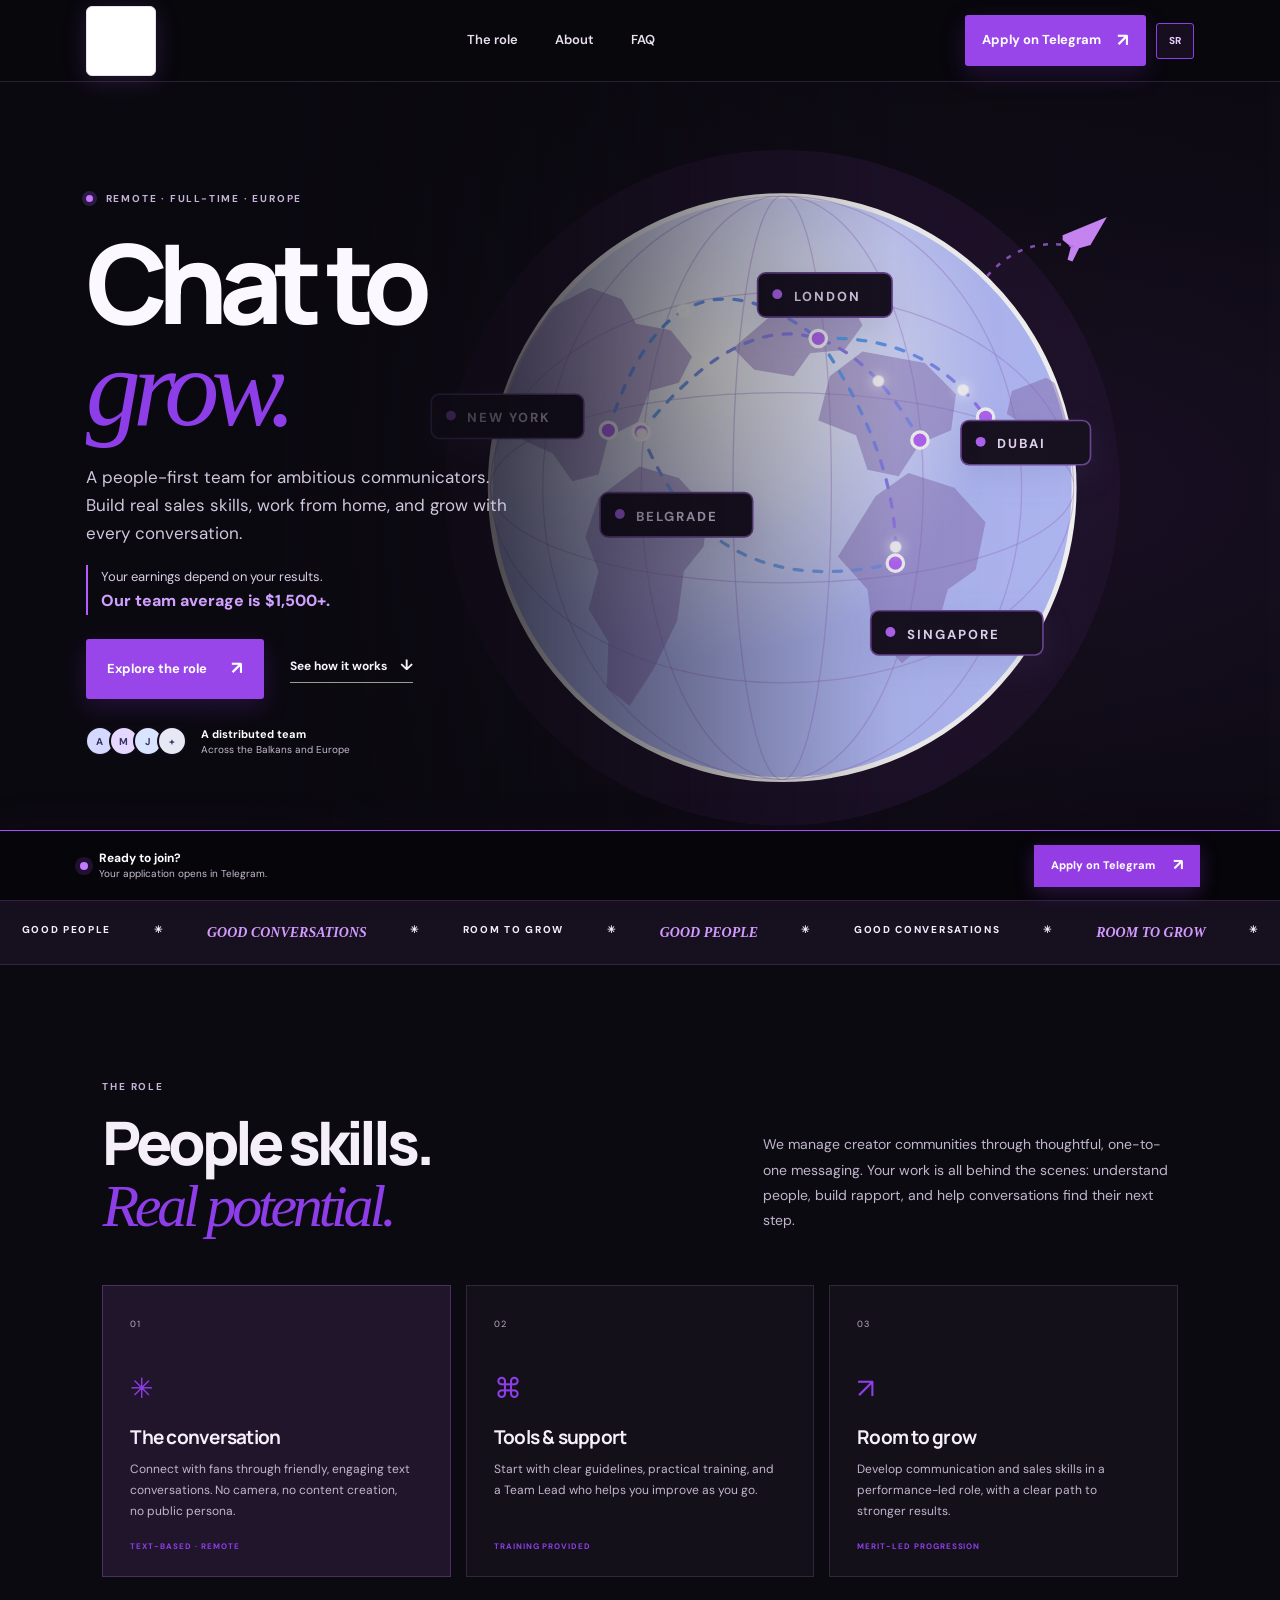
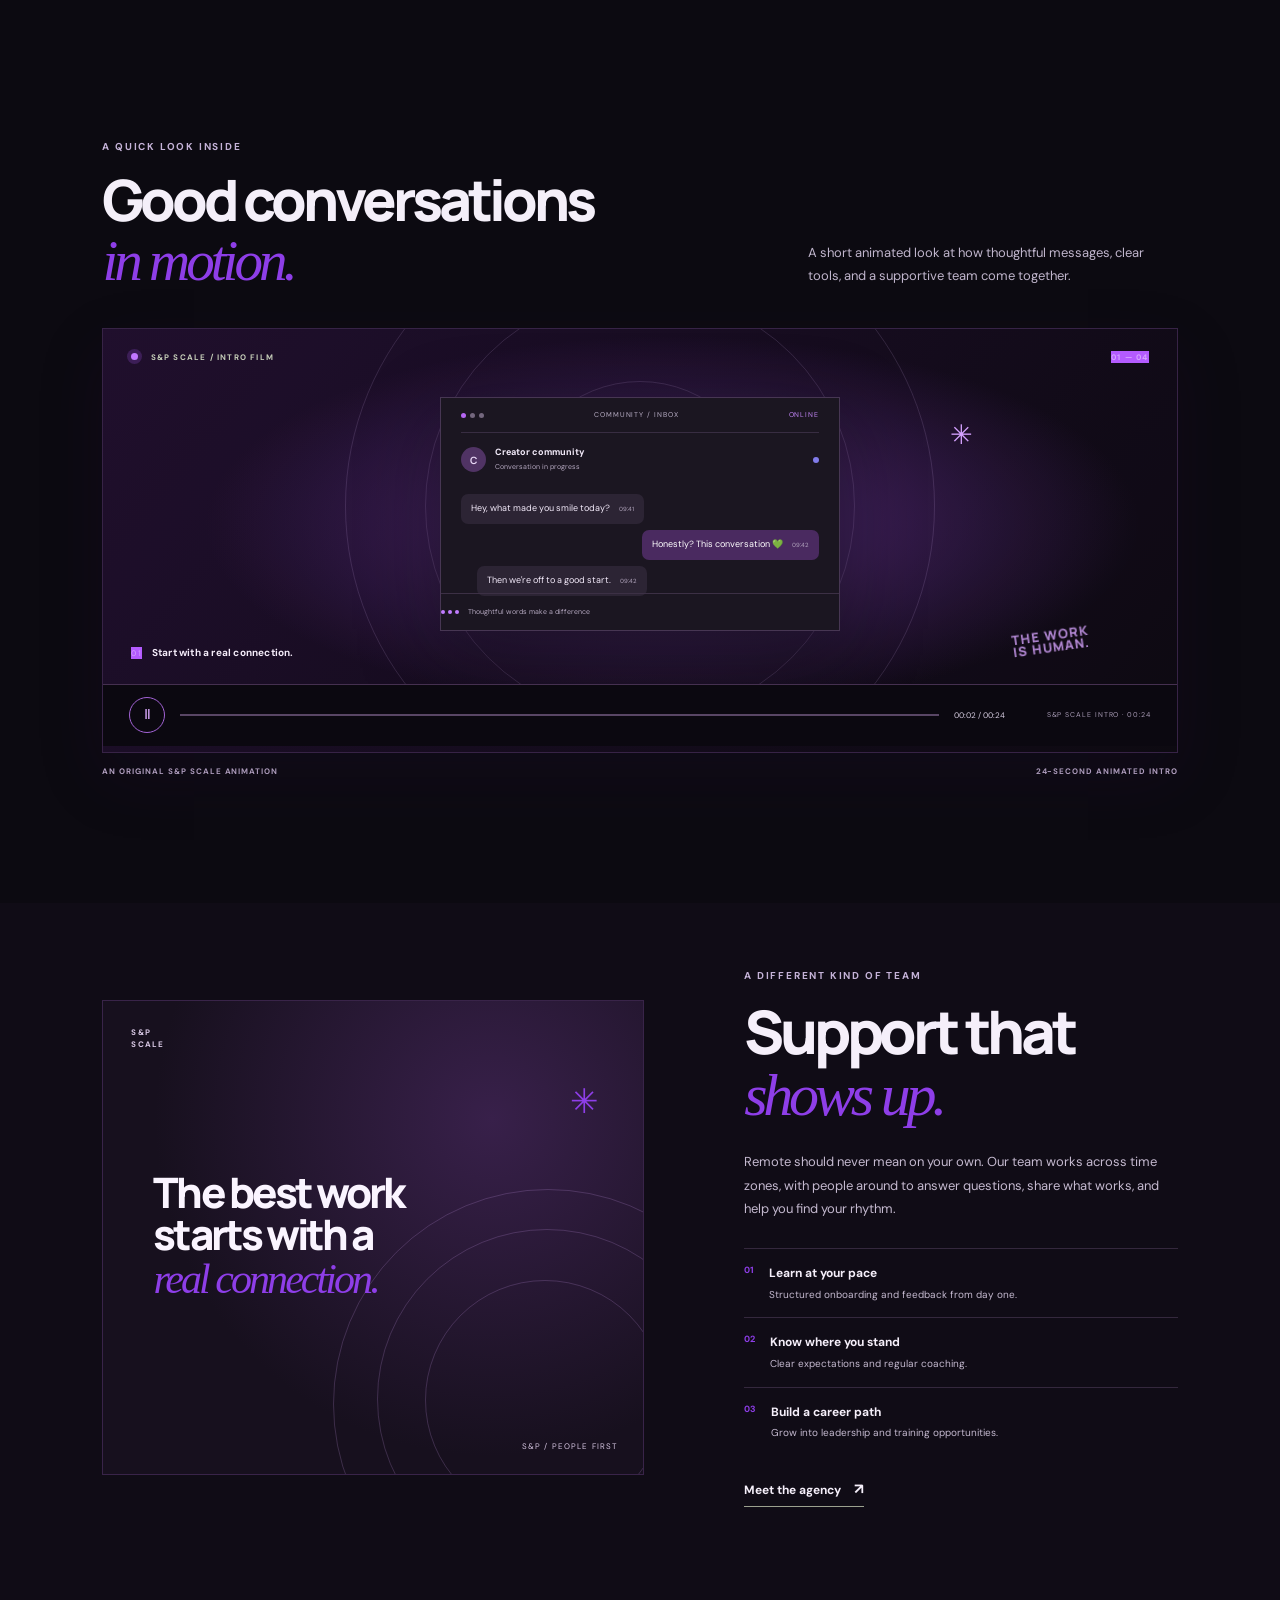
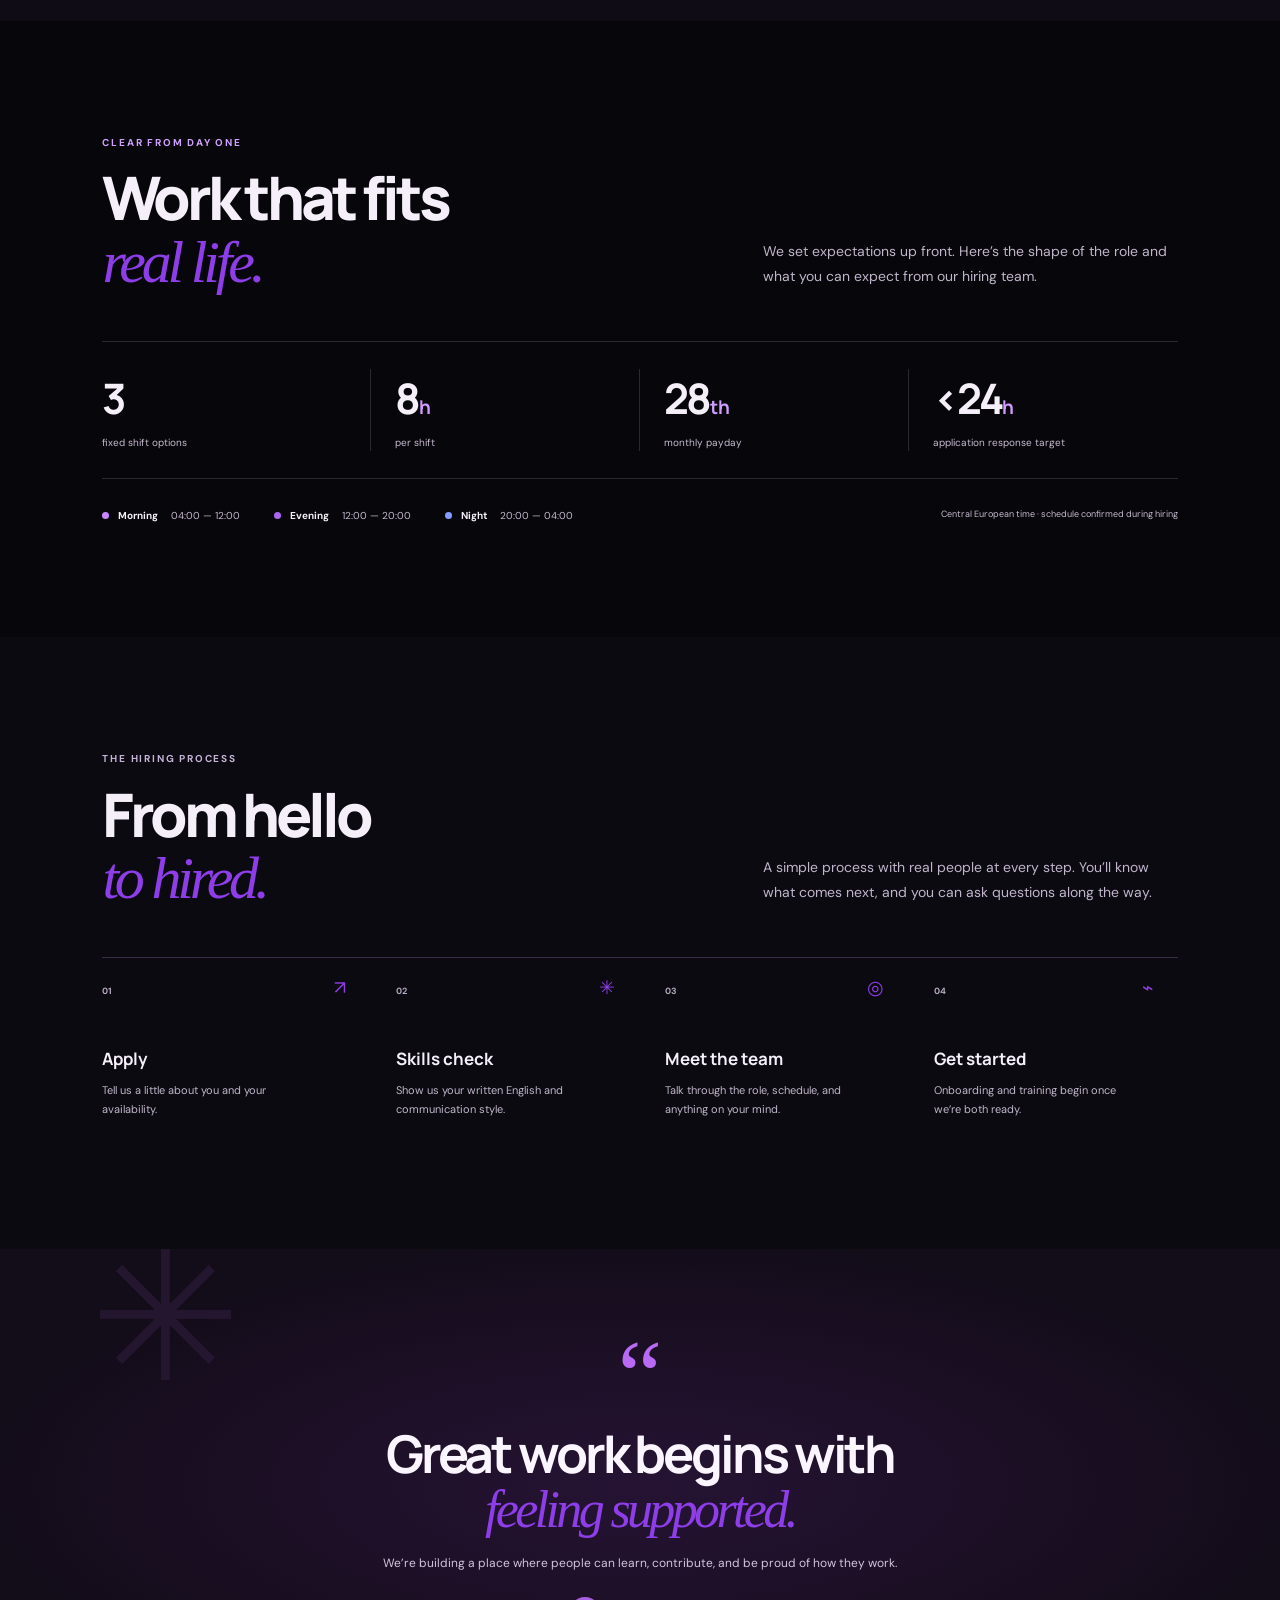
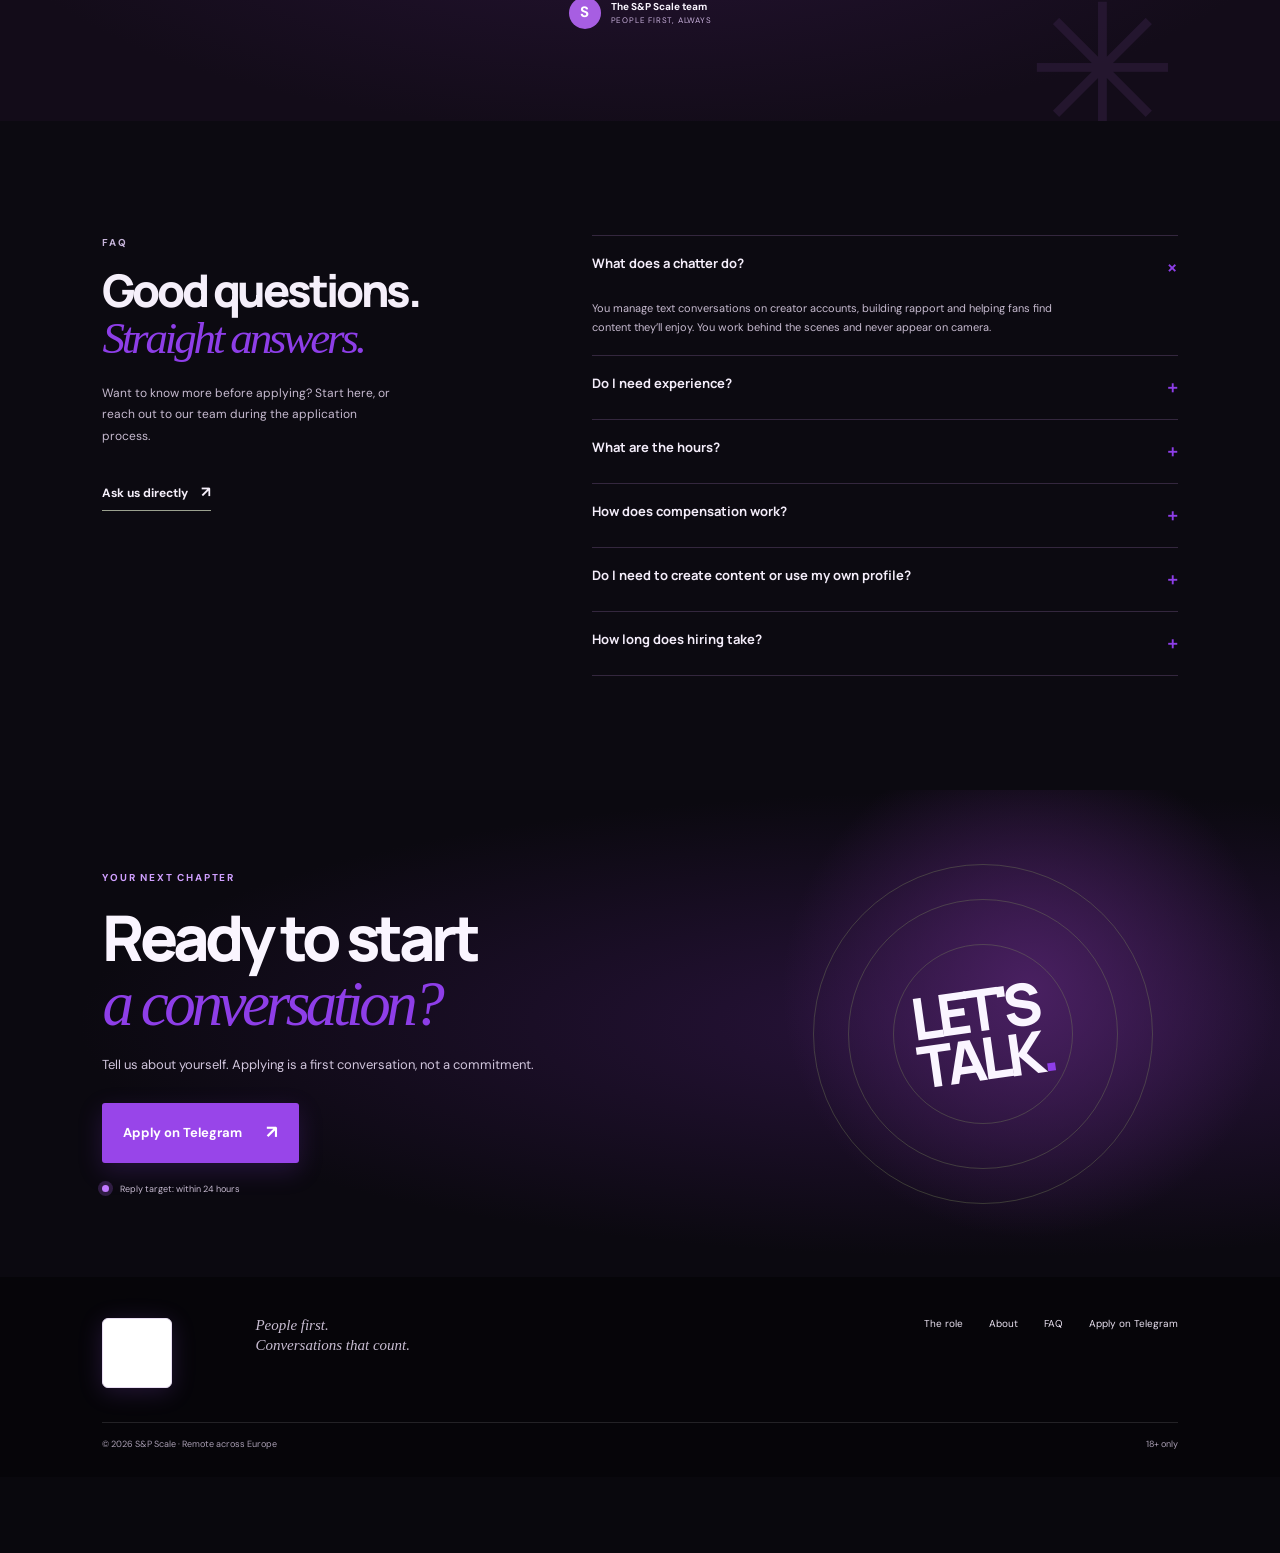
==== commit 814569e6: "Update site logo" ====
--- a/index.html
+++ b/index.html
@@ -1,6 +1,6 @@
 <!doctype html>
 <html lang="en">
-<head><meta charset="utf-8"><meta name="viewport" content="width=device-width,initial-scale=1"><meta name="theme-color" content="#10110f"><meta name="description" content="Remote chatter careers with S&P Scale. Clear shifts, practical training, and performance-based commission."><title>S&P Scale — Chat to grow</title><link rel="preconnect" href="https://fonts.googleapis.com"><link rel="preconnect" href="https://fonts.gstatic.com" crossorigin><link href="https://fonts.googleapis.com/css2?family=DM+Sans:wght@400;500;600;700&family=Manrope:wght@400;500;600;700;800&display=swap" rel="stylesheet"><link rel="stylesheet" href="styles.css?v=globe-mobile-2-language-2"></head>
+<head><meta charset="utf-8"><meta name="viewport" content="width=device-width,initial-scale=1"><meta name="theme-color" content="#10110f"><meta name="description" content="Remote chatter careers with S&P Scale. Clear shifts, practical training, and performance-based commission."><title>S&P Scale — Chat to grow</title><link rel="preconnect" href="https://fonts.googleapis.com"><link rel="preconnect" href="https://fonts.gstatic.com" crossorigin><link href="https://fonts.googleapis.com/css2?family=DM+Sans:wght@400;500;600;700&family=Manrope:wght@400;500;600;700;800&display=swap" rel="stylesheet"><link rel="stylesheet" href="styles.css?v=logo-refresh-1"></head>
 <body>
 <header class="header"><a class="brand" href="#top" aria-label="Smile Managment home"><img class="brand-logo" src="assets/smile-logo.svg" alt="Smile Managment"></a><nav class="desktop-nav"><a href="#role">The role</a><a href="about.html">About</a><a href="#faq">FAQ</a></nav><a class="button button-small" href="https://t.me/smilemanagament" target="_blank" rel="noopener noreferrer">Apply on Telegram <span>↗</span></a><button class="language-toggle" type="button" data-language-toggle aria-label="Switch to Serbian" title="Switch to Serbian">SR</button><button class="menu-toggle" aria-label="Open menu" aria-expanded="false"><i></i><i></i></button></header>
 <main id="top"><section class="hero"><div class="hero-copy"><div class="eyebrow"><span class="pulse"></span> REMOTE · FULL-TIME · EUROPE</div><h1>Chat to<br><em>grow.</em></h1><p class="hero-lede">A people-first team for ambitious communicators. Build real sales skills, work from home, and grow with every conversation.</p><p class="earnings-proof">Your earnings depend on your results.<strong>Our team average is $1,500+.</strong></p><div class="hero-actions"><a class="button" href="#role">Explore the role <span>↗</span></a><a class="text-link" href="#role">See how it works <span>↓</span></a></div><div class="hero-proof"><div class="avatars"><span>A</span><span>M</span><span>J</span><span>+</span></div><p><strong>A distributed team</strong><br>Across the Balkans and Europe</p></div></div><div class="hero-art"><svg class="globe-visual" viewBox="0 0 560 500" role="img" aria-label="Animated network routes connecting cities around the world"><defs><radialGradient id="globeFill" cx="37%" cy="29%"><stop offset="0" stop-color="#ffffff"/><stop offset=".48" stop-color="#e5e8ff"/><stop offset="1" stop-color="#b9c1ff"/></radialGradient><linearGradient id="routeStroke" x1="0" y1="0" x2="1" y2="1"><stop stop-color="#54aaf7"/><stop offset="1" stop-color="#a276ec"/></linearGradient><linearGradient id="routeStroke2" x1="1" y1="0" x2="0" y2="1"><stop stop-color="#9a72ee"/><stop offset="1" stop-color="#68b8f1"/></linearGradient><filter id="softGlow" x="-100%" y="-100%" width="300%" height="300%"><feGaussianBlur stdDeviation="4" result="blur"/><feMerge><feMergeNode in="blur"/><feMergeNode in="SourceGraphic"/></feMerge></filter><clipPath id="globeClip"><circle cx="280" cy="248" r="178"/></clipPath></defs><circle class="globe-halo" cx="280" cy="248" r="206" fill="#e6e9ff" opacity=".58"/><circle class="globe-base" cx="280" cy="248" r="178" fill="url(#globeFill)" stroke="#fff" stroke-width="3"/><g clip-path="url(#globeClip)"><ellipse class="globe-grid" cx="280" cy="248" rx="146" ry="178"/><ellipse class="globe-grid" cx="280" cy="248" rx="86" ry="178"/><ellipse class="globe-grid" cx="280" cy="248" rx="30" ry="178"/><ellipse class="globe-grid" cx="280" cy="248" rx="178" ry="58"/><ellipse class="globe-grid" cx="280" cy="248" rx="178" ry="119"/><path class="continent" d="M122 164l18-26 23-12 19 7 9 15 21 4 13 16-8 16-18 5-7 19-18 9-6 23-16 4-12-17-18-8-8-20-19-10zM193 235l24 7 18 20-3 22-12 15-4 30-14 29-15 23-14-11 1-28-12-20 6-23-8-21 8-24zM272 144l23-17 25 5 9 17-11 15-21 2-10 14-24-4-13-13zM309 180l20-15 38 7 19 19-3 22-19 8-13 20-19-4-7-21-23-9zM337 253l20-14 28 9 19 21-6 29-17 12-8 28-20 17-18-20-3-25-18-20zM420 189l21-8 18 11-5 17-21 4-16-10z"/><g class="route-lines"><path id="route-one" d="M174 213 Q213 89 302 157"/><path id="route-two" d="M194 214 Q292 92 364 219"/><path id="route-three" d="M302 157 Q369 154 404 205"/><path id="route-four" d="M194 214 Q235 320 349 294"/><path id="route-five" d="M302 157 Q352 230 349 294"/></g><g class="city-points"><circle cx="174" cy="213" r="5"/><circle cx="302" cy="157" r="5"/><circle cx="364" cy="219" r="5"/><circle cx="404" cy="205" r="5"/><circle cx="349" cy="294" r="5"/><circle cx="194" cy="214" r="5"/></g><g class="route-packets" filter="url(#softGlow)"><circle r="4" fill="#fff"><animateMotion dur="4.5s" repeatCount="indefinite"><mpath href="#route-one"/></animateMotion></circle><circle r="3.5" fill="#fff"><animateMotion dur="5.8s" begin="-2.4s" repeatCount="indefinite"><mpath href="#route-two"/></animateMotion></circle><circle r="3.5" fill="#fff"><animateMotion dur="4.2s" begin="-1.2s" repeatCount="indefinite"><mpath href="#route-three"/></animateMotion></circle><circle r="3.5" fill="#fff"><animateMotion dur="6.2s" begin="-4s" repeatCount="indefinite"><mpath href="#route-four"/></animateMotion></circle><circle r="3.5" fill="#fff"><animateMotion dur="5.4s" begin="-2.8s" repeatCount="indefinite"><mpath href="#route-five"/></animateMotion></circle></g></g><g class="city-label label-newyork"><rect x="66" y="191" width="93" height="27" rx="5"/><circle cx="78" cy="204" r="3"/><text x="88" y="208">NEW YORK</text></g><g class="city-label label-london"><rect x="265" y="117" width="82" height="27" rx="5"/><circle cx="277" cy="130" r="3"/><text x="287" y="134">LONDON</text></g><g class="city-label label-dubai"><rect x="389" y="207" width="79" height="27" rx="5"/><circle cx="401" cy="220" r="3"/><text x="411" y="224">DUBAI</text></g><g class="city-label label-singapore"><rect x="334" y="323" width="105" height="27" rx="5"/><circle cx="346" cy="336" r="3"/><text x="356" y="340">SINGAPORE</text></g><g class="city-label label-belgrade"><rect x="169" y="251" width="93" height="27" rx="5"/><circle cx="181" cy="264" r="3"/><text x="191" y="268">BELGRADE</text></g><g class="plane-mark"><path d="M451 94l27-11-10 17-7 2-4 8-3-1 2-8-5-4z"/><path class="plane-trail" d="M405 119 Q427 94 458 101"/></g></svg><div class="globe-caption"><span class="signal"><i></i><i></i><i></i></span><span>CONNECTED AROUND THE CLOCK</span><b>24 / 7</b></div></div><div class="hero-bottom"><span>01 / A BETTER WAY TO WORK</span><span class="scroll-cue">SCROLL TO EXPLORE <b>↓</b></span></div></section>
--- a/styles.css
+++ b/styles.css
@@ -95,3 +95,24 @@
 @media (max-width: 650px) {
   .header .language-toggle { min-width: 32px; width: 32px; height: 32px; margin-left: 0; padding: 0 5px; font-size: 9px; }
 }
+
+/* Larger, tightly cropped replacement logo for the dark header and footer */
+.header .brand-logo,
+.footer-brand .brand-logo {
+  display: block;
+  flex: 0 0 auto;
+  width: 70px;
+  height: 70px;
+  padding: 0;
+  object-fit: contain;
+  background: #fff;
+  border: 1px solid #e8ddf2;
+  border-radius: 6px;
+  box-shadow: 0 4px 24px #9a5be533;
+}
+@media (max-width: 650px) {
+  .header .brand { flex-basis: 70px; width: 70px; }
+  .header .brand-logo,
+  .footer-brand .brand-logo { width: 66px; height: 66px; }
+  .footer-brand { flex-basis: 70px; width: 70px; }
+}
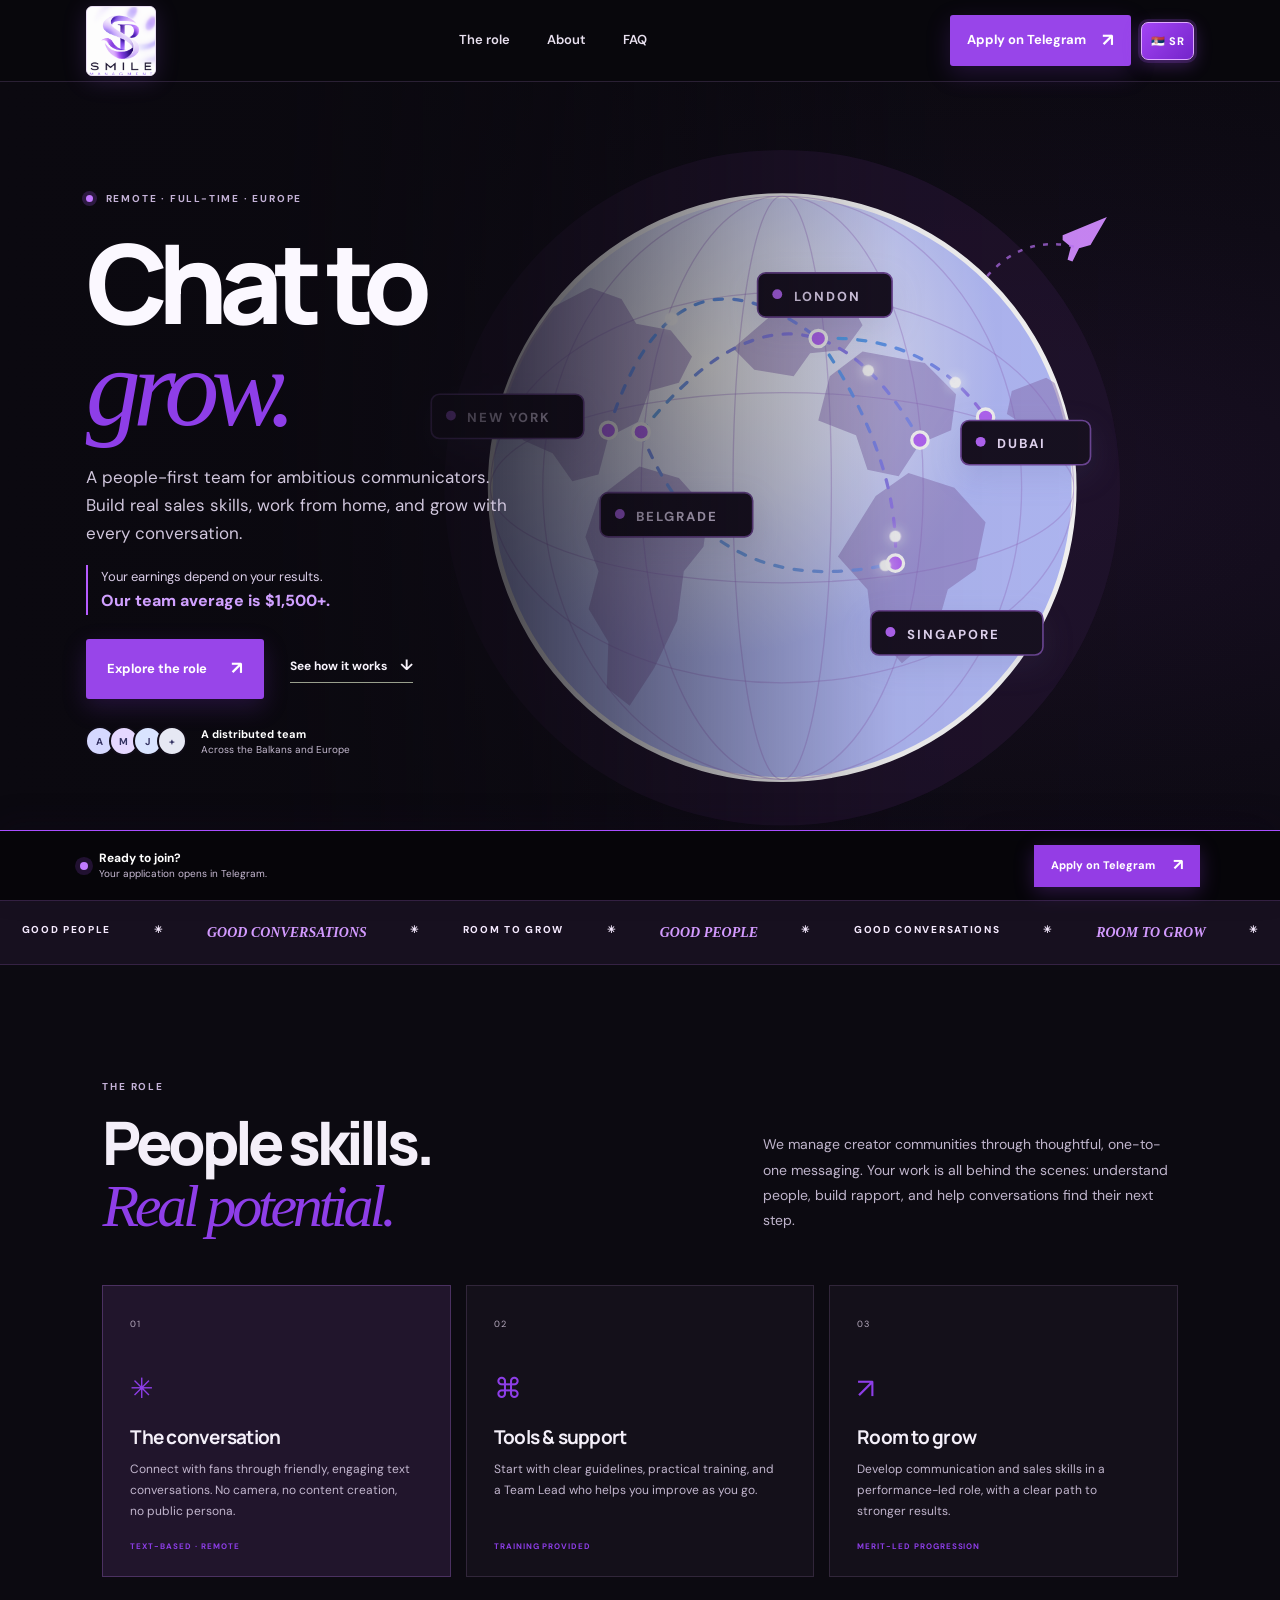
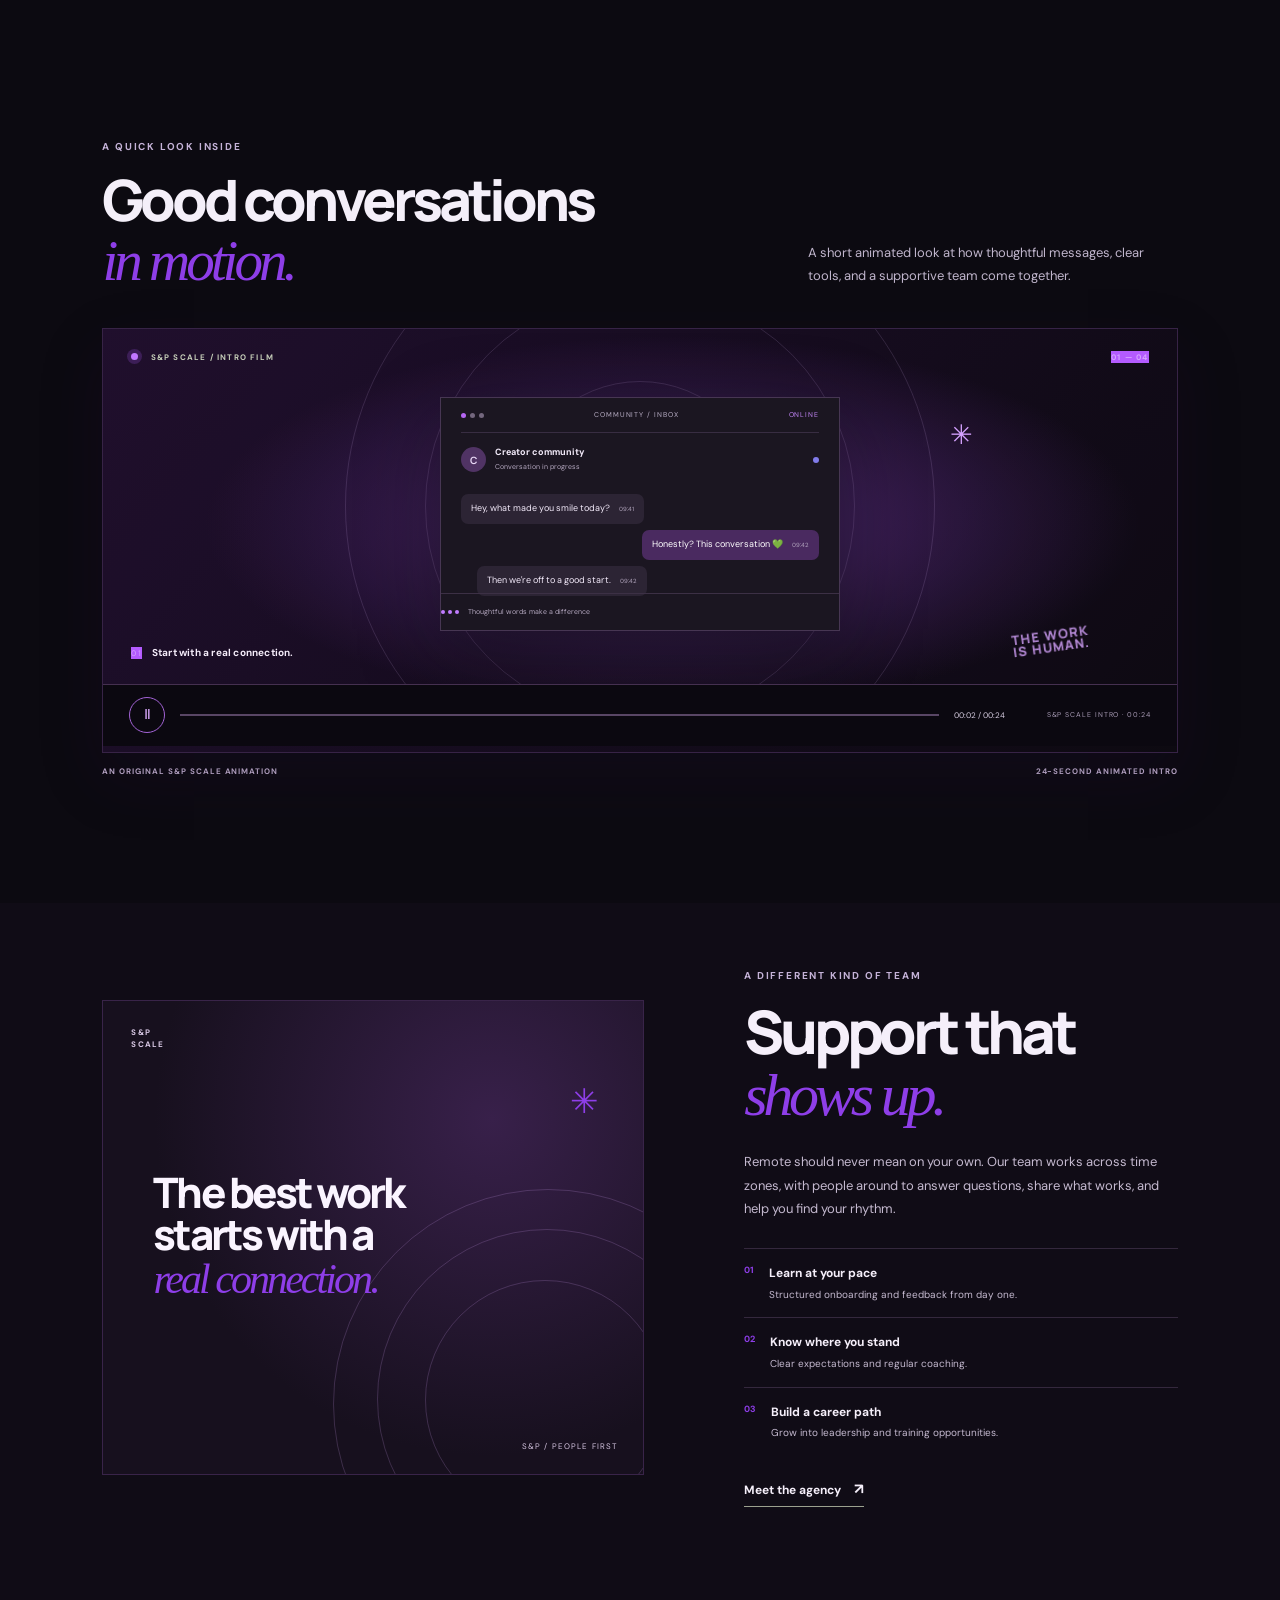
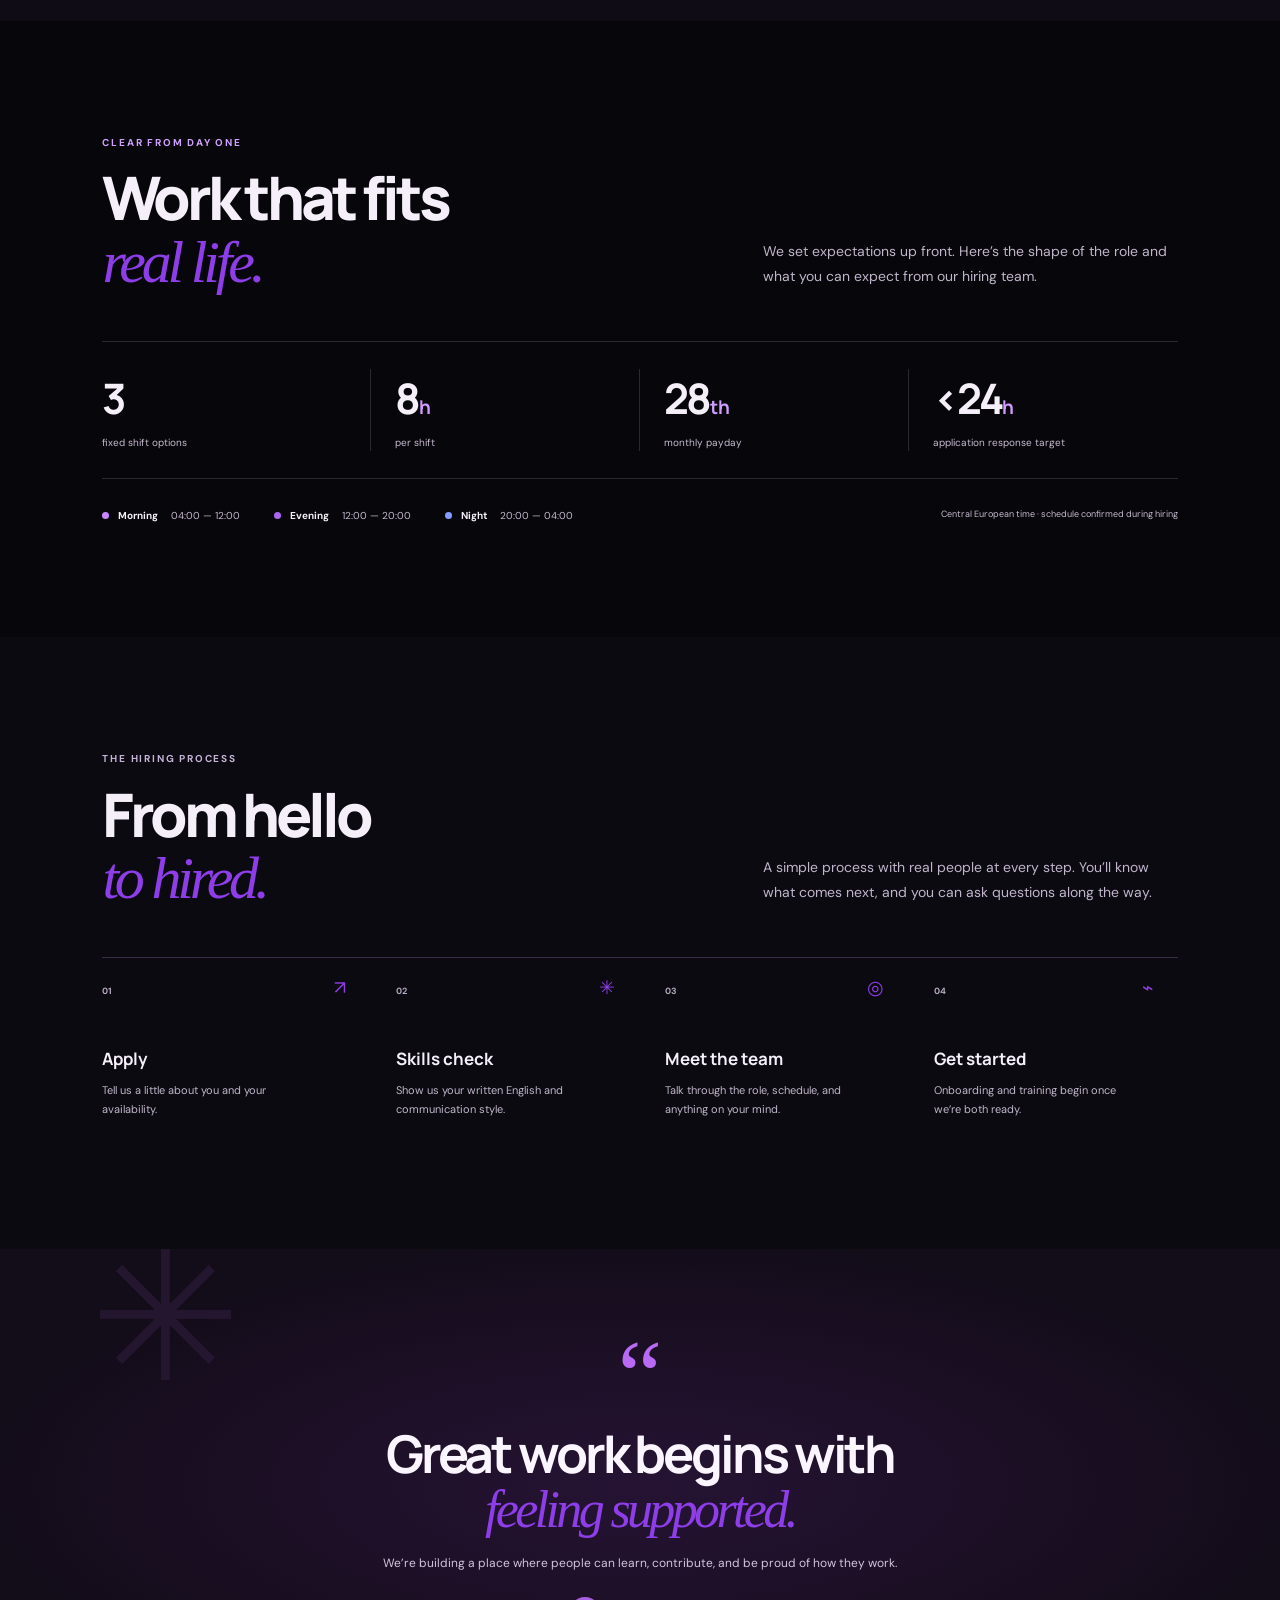
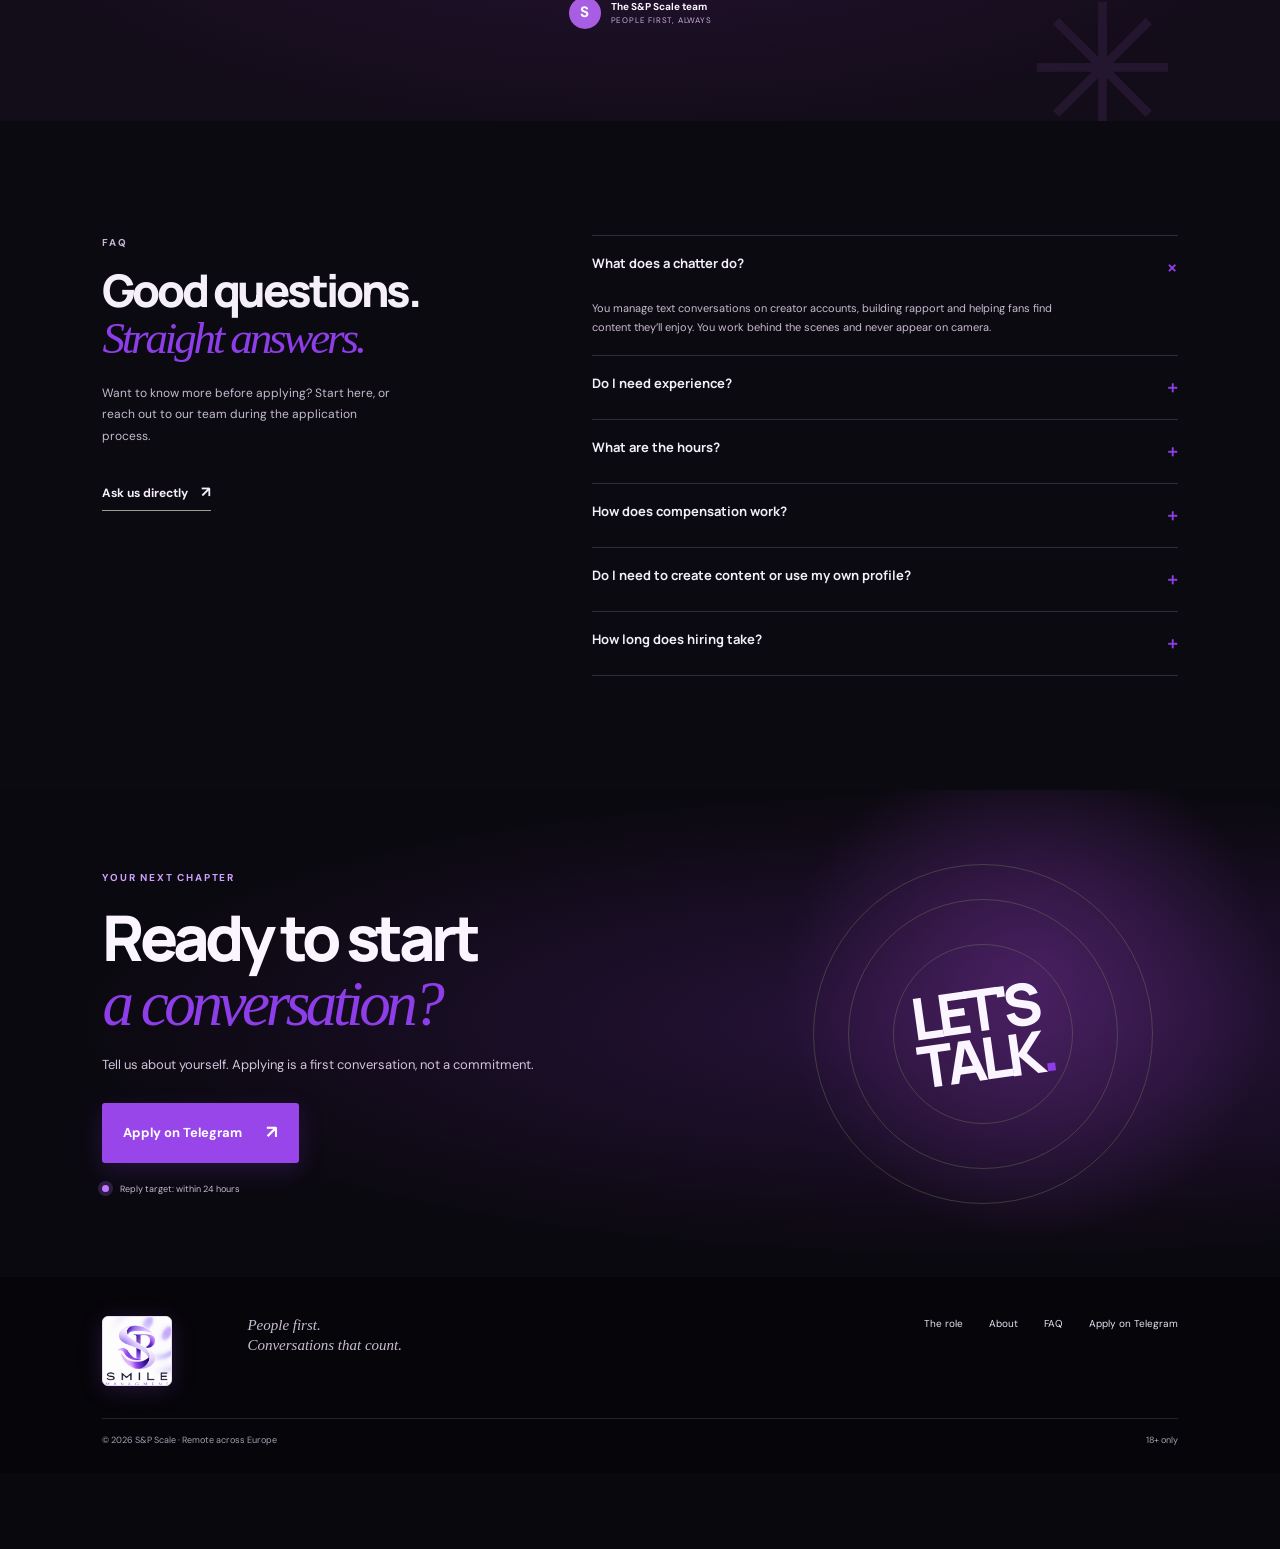
==== commit 9d1ff60c: "Fix logo and add welcome animation" ====
--- a/index.html
+++ b/index.html
@@ -1,8 +1,8 @@
 <!doctype html>
 <html lang="en">
-<head><meta charset="utf-8"><meta name="viewport" content="width=device-width,initial-scale=1"><meta name="theme-color" content="#10110f"><meta name="description" content="Remote chatter careers with S&P Scale. Clear shifts, practical training, and performance-based commission."><title>S&P Scale — Chat to grow</title><link rel="preconnect" href="https://fonts.googleapis.com"><link rel="preconnect" href="https://fonts.gstatic.com" crossorigin><link href="https://fonts.googleapis.com/css2?family=DM+Sans:wght@400;500;600;700&family=Manrope:wght@400;500;600;700;800&display=swap" rel="stylesheet"><link rel="stylesheet" href="styles.css?v=logo-refresh-1"></head>
+<head><meta charset="utf-8"><meta name="viewport" content="width=device-width,initial-scale=1"><meta name="theme-color" content="#10110f"><meta name="description" content="Remote chatter careers with S&P Scale. Clear shifts, practical training, and performance-based commission."><title>S&P Scale — Chat to grow</title><link rel="preconnect" href="https://fonts.googleapis.com"><link rel="preconnect" href="https://fonts.gstatic.com" crossorigin><link href="https://fonts.googleapis.com/css2?family=DM+Sans:wght@400;500;600;700&family=Manrope:wght@400;500;600;700;800&display=swap" rel="stylesheet"><link rel="stylesheet" href="styles.css?v=welcome-language-3"></head>
 <body>
-<header class="header"><a class="brand" href="#top" aria-label="Smile Managment home"><img class="brand-logo" src="assets/smile-logo.svg" alt="Smile Managment"></a><nav class="desktop-nav"><a href="#role">The role</a><a href="about.html">About</a><a href="#faq">FAQ</a></nav><a class="button button-small" href="https://t.me/smilemanagament" target="_blank" rel="noopener noreferrer">Apply on Telegram <span>↗</span></a><button class="language-toggle" type="button" data-language-toggle aria-label="Switch to Serbian" title="Switch to Serbian">SR</button><button class="menu-toggle" aria-label="Open menu" aria-expanded="false"><i></i><i></i></button></header>
+<header class="header"><a class="brand" href="#top" aria-label="Smile Managment home"><img class="brand-logo" src="assets/smile-logo-source.png" alt="Smile Managment"></a><nav class="desktop-nav"><a href="#role">The role</a><a href="about.html">About</a><a href="#faq">FAQ</a></nav><a class="button button-small" href="https://t.me/smilemanagament" target="_blank" rel="noopener noreferrer">Apply on Telegram <span>↗</span></a><button class="language-toggle" type="button" data-language-toggle aria-label="Switch to Serbian" title="Switch to Serbian">SR</button><button class="menu-toggle" aria-label="Open menu" aria-expanded="false"><i></i><i></i></button></header>
 <main id="top"><section class="hero"><div class="hero-copy"><div class="eyebrow"><span class="pulse"></span> REMOTE · FULL-TIME · EUROPE</div><h1>Chat to<br><em>grow.</em></h1><p class="hero-lede">A people-first team for ambitious communicators. Build real sales skills, work from home, and grow with every conversation.</p><p class="earnings-proof">Your earnings depend on your results.<strong>Our team average is $1,500+.</strong></p><div class="hero-actions"><a class="button" href="#role">Explore the role <span>↗</span></a><a class="text-link" href="#role">See how it works <span>↓</span></a></div><div class="hero-proof"><div class="avatars"><span>A</span><span>M</span><span>J</span><span>+</span></div><p><strong>A distributed team</strong><br>Across the Balkans and Europe</p></div></div><div class="hero-art"><svg class="globe-visual" viewBox="0 0 560 500" role="img" aria-label="Animated network routes connecting cities around the world"><defs><radialGradient id="globeFill" cx="37%" cy="29%"><stop offset="0" stop-color="#ffffff"/><stop offset=".48" stop-color="#e5e8ff"/><stop offset="1" stop-color="#b9c1ff"/></radialGradient><linearGradient id="routeStroke" x1="0" y1="0" x2="1" y2="1"><stop stop-color="#54aaf7"/><stop offset="1" stop-color="#a276ec"/></linearGradient><linearGradient id="routeStroke2" x1="1" y1="0" x2="0" y2="1"><stop stop-color="#9a72ee"/><stop offset="1" stop-color="#68b8f1"/></linearGradient><filter id="softGlow" x="-100%" y="-100%" width="300%" height="300%"><feGaussianBlur stdDeviation="4" result="blur"/><feMerge><feMergeNode in="blur"/><feMergeNode in="SourceGraphic"/></feMerge></filter><clipPath id="globeClip"><circle cx="280" cy="248" r="178"/></clipPath></defs><circle class="globe-halo" cx="280" cy="248" r="206" fill="#e6e9ff" opacity=".58"/><circle class="globe-base" cx="280" cy="248" r="178" fill="url(#globeFill)" stroke="#fff" stroke-width="3"/><g clip-path="url(#globeClip)"><ellipse class="globe-grid" cx="280" cy="248" rx="146" ry="178"/><ellipse class="globe-grid" cx="280" cy="248" rx="86" ry="178"/><ellipse class="globe-grid" cx="280" cy="248" rx="30" ry="178"/><ellipse class="globe-grid" cx="280" cy="248" rx="178" ry="58"/><ellipse class="globe-grid" cx="280" cy="248" rx="178" ry="119"/><path class="continent" d="M122 164l18-26 23-12 19 7 9 15 21 4 13 16-8 16-18 5-7 19-18 9-6 23-16 4-12-17-18-8-8-20-19-10zM193 235l24 7 18 20-3 22-12 15-4 30-14 29-15 23-14-11 1-28-12-20 6-23-8-21 8-24zM272 144l23-17 25 5 9 17-11 15-21 2-10 14-24-4-13-13zM309 180l20-15 38 7 19 19-3 22-19 8-13 20-19-4-7-21-23-9zM337 253l20-14 28 9 19 21-6 29-17 12-8 28-20 17-18-20-3-25-18-20zM420 189l21-8 18 11-5 17-21 4-16-10z"/><g class="route-lines"><path id="route-one" d="M174 213 Q213 89 302 157"/><path id="route-two" d="M194 214 Q292 92 364 219"/><path id="route-three" d="M302 157 Q369 154 404 205"/><path id="route-four" d="M194 214 Q235 320 349 294"/><path id="route-five" d="M302 157 Q352 230 349 294"/></g><g class="city-points"><circle cx="174" cy="213" r="5"/><circle cx="302" cy="157" r="5"/><circle cx="364" cy="219" r="5"/><circle cx="404" cy="205" r="5"/><circle cx="349" cy="294" r="5"/><circle cx="194" cy="214" r="5"/></g><g class="route-packets" filter="url(#softGlow)"><circle r="4" fill="#fff"><animateMotion dur="4.5s" repeatCount="indefinite"><mpath href="#route-one"/></animateMotion></circle><circle r="3.5" fill="#fff"><animateMotion dur="5.8s" begin="-2.4s" repeatCount="indefinite"><mpath href="#route-two"/></animateMotion></circle><circle r="3.5" fill="#fff"><animateMotion dur="4.2s" begin="-1.2s" repeatCount="indefinite"><mpath href="#route-three"/></animateMotion></circle><circle r="3.5" fill="#fff"><animateMotion dur="6.2s" begin="-4s" repeatCount="indefinite"><mpath href="#route-four"/></animateMotion></circle><circle r="3.5" fill="#fff"><animateMotion dur="5.4s" begin="-2.8s" repeatCount="indefinite"><mpath href="#route-five"/></animateMotion></circle></g></g><g class="city-label label-newyork"><rect x="66" y="191" width="93" height="27" rx="5"/><circle cx="78" cy="204" r="3"/><text x="88" y="208">NEW YORK</text></g><g class="city-label label-london"><rect x="265" y="117" width="82" height="27" rx="5"/><circle cx="277" cy="130" r="3"/><text x="287" y="134">LONDON</text></g><g class="city-label label-dubai"><rect x="389" y="207" width="79" height="27" rx="5"/><circle cx="401" cy="220" r="3"/><text x="411" y="224">DUBAI</text></g><g class="city-label label-singapore"><rect x="334" y="323" width="105" height="27" rx="5"/><circle cx="346" cy="336" r="3"/><text x="356" y="340">SINGAPORE</text></g><g class="city-label label-belgrade"><rect x="169" y="251" width="93" height="27" rx="5"/><circle cx="181" cy="264" r="3"/><text x="191" y="268">BELGRADE</text></g><g class="plane-mark"><path d="M451 94l27-11-10 17-7 2-4 8-3-1 2-8-5-4z"/><path class="plane-trail" d="M405 119 Q427 94 458 101"/></g></svg><div class="globe-caption"><span class="signal"><i></i><i></i><i></i></span><span>CONNECTED AROUND THE CLOCK</span><b>24 / 7</b></div></div><div class="hero-bottom"><span>01 / A BETTER WAY TO WORK</span><span class="scroll-cue">SCROLL TO EXPLORE <b>↓</b></span></div></section>
 <section class="ticker"><div><span>GOOD PEOPLE</span> ✳ <span>GOOD CONVERSATIONS</span> ✳ <span>ROOM TO GROW</span> ✳ <span>GOOD PEOPLE</span> ✳ <span>GOOD CONVERSATIONS</span> ✳ <span>ROOM TO GROW</span> ✳</div></section>
 <section class="section role-section" id="role"><div class="section-head"><div><div class="eyebrow">THE ROLE</div><h2>People skills.<br><em>Real potential.</em></h2></div><p>We manage creator communities through thoughtful, one-to-one messaging. Your work is all behind the scenes: understand people, build rapport, and help conversations find their next step.</p></div><div class="role-grid"><article class="role-card featured"><span class="number">01</span><div class="role-symbol">✳</div><h3>The conversation</h3><p>Connect with fans through friendly, engaging text conversations. No camera, no content creation, no public persona.</p><span class="tag">TEXT-BASED · REMOTE</span></article><article class="role-card"><span class="number">02</span><div class="role-symbol">⌘</div><h3>Tools & support</h3><p>Start with clear guidelines, practical training, and a Team Lead who helps you improve as you go.</p><span class="tag">TRAINING PROVIDED</span></article><article class="role-card"><span class="number">03</span><div class="role-symbol">↗</div><h3>Room to grow</h3><p>Develop communication and sales skills in a performance-led role, with a clear path to stronger results.</p><span class="tag">MERIT-LED PROGRESSION</span></article></div></section>
@@ -12,5 +12,5 @@
 <section class="quote-section"><div class="quote-mark">“</div><blockquote>Great work begins with<br><em>feeling supported.</em></blockquote><p>We’re building a place where people can learn, contribute, and be proud of how they work.</p><div class="quote-by"><span class="quote-avatar">S</span><span><strong>The S&P Scale team</strong><small>PEOPLE FIRST, ALWAYS</small></span></div></section>
 <section class="section faq-section" id="faq"><div class="faq-intro"><div class="eyebrow">FAQ</div><h2>Good questions.<br><em>Straight answers.</em></h2><p>Want to know more before applying? Start here, or reach out to our team during the application process.</p><a class="text-link dark-link" href="https://t.me/smilemanagament" target="_blank" rel="noopener noreferrer">Ask us directly <span>↗</span></a></div><div class="faq-list"><details open><summary>What does a chatter do?<span>+</span></summary><p>You manage text conversations on creator accounts, building rapport and helping fans find content they’ll enjoy. You work behind the scenes and never appear on camera.</p></details><details><summary>Do I need experience?<span>+</span></summary><p>No prior experience is required. We look for strong written English, reliability, a computer, and a willingness to learn. Training and guidelines are provided.</p></details><details><summary>What are the hours?<span>+</span></summary><p>The role is full time, with fixed eight-hour shifts on Central European time. The available shift options are 04:00–12:00, 12:00–20:00, and 20:00–04:00.</p></details><details><summary>How does compensation work?<span>+</span></summary><p>Compensation is performance-based, with monthly payouts on the 28th. We explain the commission structure and terms clearly during the hiring process.</p></details><details><summary>Do I need to create content or use my own profile?<span>+</span></summary><p>No. The work is text-only and behind the account. You do not create content or use a personal social profile.</p></details><details><summary>How long does hiring take?<span>+</span></summary><p>We aim to review applications within 24 hours. Skills check, conversation with the team, and onboarding can follow within days, depending on availability.</p></details></div></section>
 <section class="apply-section" id="apply"><div class="apply-glow"></div><div class="apply-content"><div class="eyebrow">YOUR NEXT CHAPTER</div><h2>Ready to start<br><em>a conversation?</em></h2><p>Tell us about yourself. Applying is a first conversation, not a commitment.</p><a class="button button-light" href="https://t.me/smilemanagament" target="_blank" rel="noopener noreferrer">Apply on Telegram <span>↗</span></a><span class="apply-note"><span class="pulse"></span> Reply target: within 24 hours</span></div><div class="apply-art"><div class="apply-circle c1"></div><div class="apply-circle c2"></div><div class="apply-circle c3"></div><span>LET'S<br>TALK<span class="green">.</span></span></div></section></main>
-<footer class="footer"><div class="footer-top"><a class="brand footer-brand" href="#top" aria-label="Smile Managment home"><img class="brand-logo" src="assets/smile-logo.svg" alt="Smile Managment"></a><p>People first.<br>Conversations that count.</p><div class="footer-links"><a href="#role">The role</a><a href="about.html">About</a><a href="#faq">FAQ</a><a href="https://t.me/smilemanagament" target="_blank" rel="noopener noreferrer">Apply on Telegram</a></div></div><div class="footer-bottom"><span>© 2026 S&P Scale · Remote across Europe</span><span>18+ only</span></div></footer>
-<aside class="sticky-apply" aria-label="Apply via Telegram"><div class="sticky-copy"><span class="sticky-pulse"></span><div><strong>Ready to join?</strong><small>Your application opens in Telegram.</small></div></div><a class="sticky-apply-button" href="https://t.me/smilemanagament" target="_blank" rel="noopener noreferrer">Apply on Telegram <span>↗</span></a></aside><script src="script.js"></script><script src="language.js"></script></body></html>
+<footer class="footer"><div class="footer-top"><a class="brand footer-brand" href="#top" aria-label="Smile Managment home"><img class="brand-logo" src="assets/smile-logo-source.png" alt="Smile Managment"></a><p>People first.<br>Conversations that count.</p><div class="footer-links"><a href="#role">The role</a><a href="about.html">About</a><a href="#faq">FAQ</a><a href="https://t.me/smilemanagament" target="_blank" rel="noopener noreferrer">Apply on Telegram</a></div></div><div class="footer-bottom"><span>© 2026 S&P Scale · Remote across Europe</span><span>18+ only</span></div></footer>
+<aside class="sticky-apply" aria-label="Apply via Telegram"><div class="sticky-copy"><span class="sticky-pulse"></span><div><strong>Ready to join?</strong><small>Your application opens in Telegram.</small></div></div><a class="sticky-apply-button" href="https://t.me/smilemanagament" target="_blank" rel="noopener noreferrer">Apply on Telegram <span>↗</span></a></aside><script src="script.js"></script><script src="language.js"></script><script src="welcome.js"></script></body></html>
--- a/styles.css
+++ b/styles.css
@@ -116,3 +116,84 @@
   .footer-brand .brand-logo { width: 66px; height: 66px; }
   .footer-brand { flex-basis: 70px; width: 70px; }
 }
+
+/* Crop the source logo image within a compact white tile so its mark reads clearly. */
+.header .brand,
+.footer-brand {
+  width: 70px;
+  height: 70px;
+  flex: 0 0 70px;
+  justify-content: center;
+  overflow: hidden;
+  border: 1px solid #e8ddf2;
+  border-radius: 6px;
+  background: #fff;
+  box-shadow: 0 4px 24px #9a5be533;
+}
+.header .brand-logo,
+.footer-brand .brand-logo {
+  width: 100px;
+  height: 100px;
+  max-width: none;
+  flex: 0 0 100px;
+  padding: 0;
+  border: 0;
+  border-radius: 0;
+  object-fit: cover;
+  box-shadow: none;
+}
+.language-toggle {
+  min-width: 48px;
+  height: 38px;
+  padding: 0 9px;
+  border: 1px solid #dfaaff;
+  border-radius: 7px;
+  background: linear-gradient(135deg, #a344f4, #7424ca);
+  color: #fff;
+  font-size: 11px;
+  box-shadow: 0 0 0 3px #9d4ce733, 0 5px 18px #9d4ce755;
+}
+.language-toggle:hover { background: linear-gradient(135deg, #bd70ff, #8b37e2); }
+@media (max-width: 650px) {
+  .header .brand,
+  .footer-brand { width: 66px; height: 66px; flex-basis: 66px; }
+  .header .brand-logo,
+  .footer-brand .brand-logo { width: 94px; height: 94px; flex-basis: 94px; }
+  .header .language-toggle { width: 45px; min-width: 45px; height: 36px; margin-left: 0; padding: 0 7px; font-size: 10px; }
+}
+
+/* First visit welcome animation */
+.welcome-screen {
+  position: fixed;
+  inset: 0;
+  z-index: 1000;
+  display: grid;
+  place-items: center;
+  padding: 24px;
+  background: radial-gradient(ellipse at 50% 42%, #241333, #09080d 68%);
+  color: #fbf7ff;
+  text-align: center;
+  animation: welcome-fade-out .65s ease 2.6s forwards;
+}
+.welcome-panel { animation: welcome-rise .8s cubic-bezier(.2,.8,.2,1) both; }
+.welcome-logo {
+  display: block;
+  width: 122px;
+  height: 122px;
+  margin: 0 auto 26px;
+  overflow: hidden;
+  border: 1px solid #eadcf5;
+  border-radius: 17px;
+  background: white;
+  box-shadow: 0 0 55px #a64cf566;
+}
+.welcome-logo img { width: 174px; height: 174px; max-width: none; margin: -26px; }
+.welcome-title { margin: 0; font: 800 clamp(30px, 7vw, 54px)/1.08 var(--display); letter-spacing: -.06em; }
+.welcome-title em { color: #c17aff; font-family: var(--serif); font-weight: 400; }
+.welcome-caption { margin: 15px 0 0; color: #c7b8d7; font-size: 11px; letter-spacing: .18em; text-transform: uppercase; }
+.welcome-screen.is-leaving { animation: welcome-fade-out .5s ease forwards; }
+@keyframes welcome-rise { from { opacity: 0; transform: translateY(18px) scale(.97); } to { opacity: 1; transform: translateY(0) scale(1); } }
+@keyframes welcome-fade-out { to { opacity: 0; visibility: hidden; pointer-events: none; } }
+@media (prefers-reduced-motion: reduce) {
+  .welcome-screen, .welcome-panel { animation-duration: .01ms; animation-delay: 0ms; }
+}
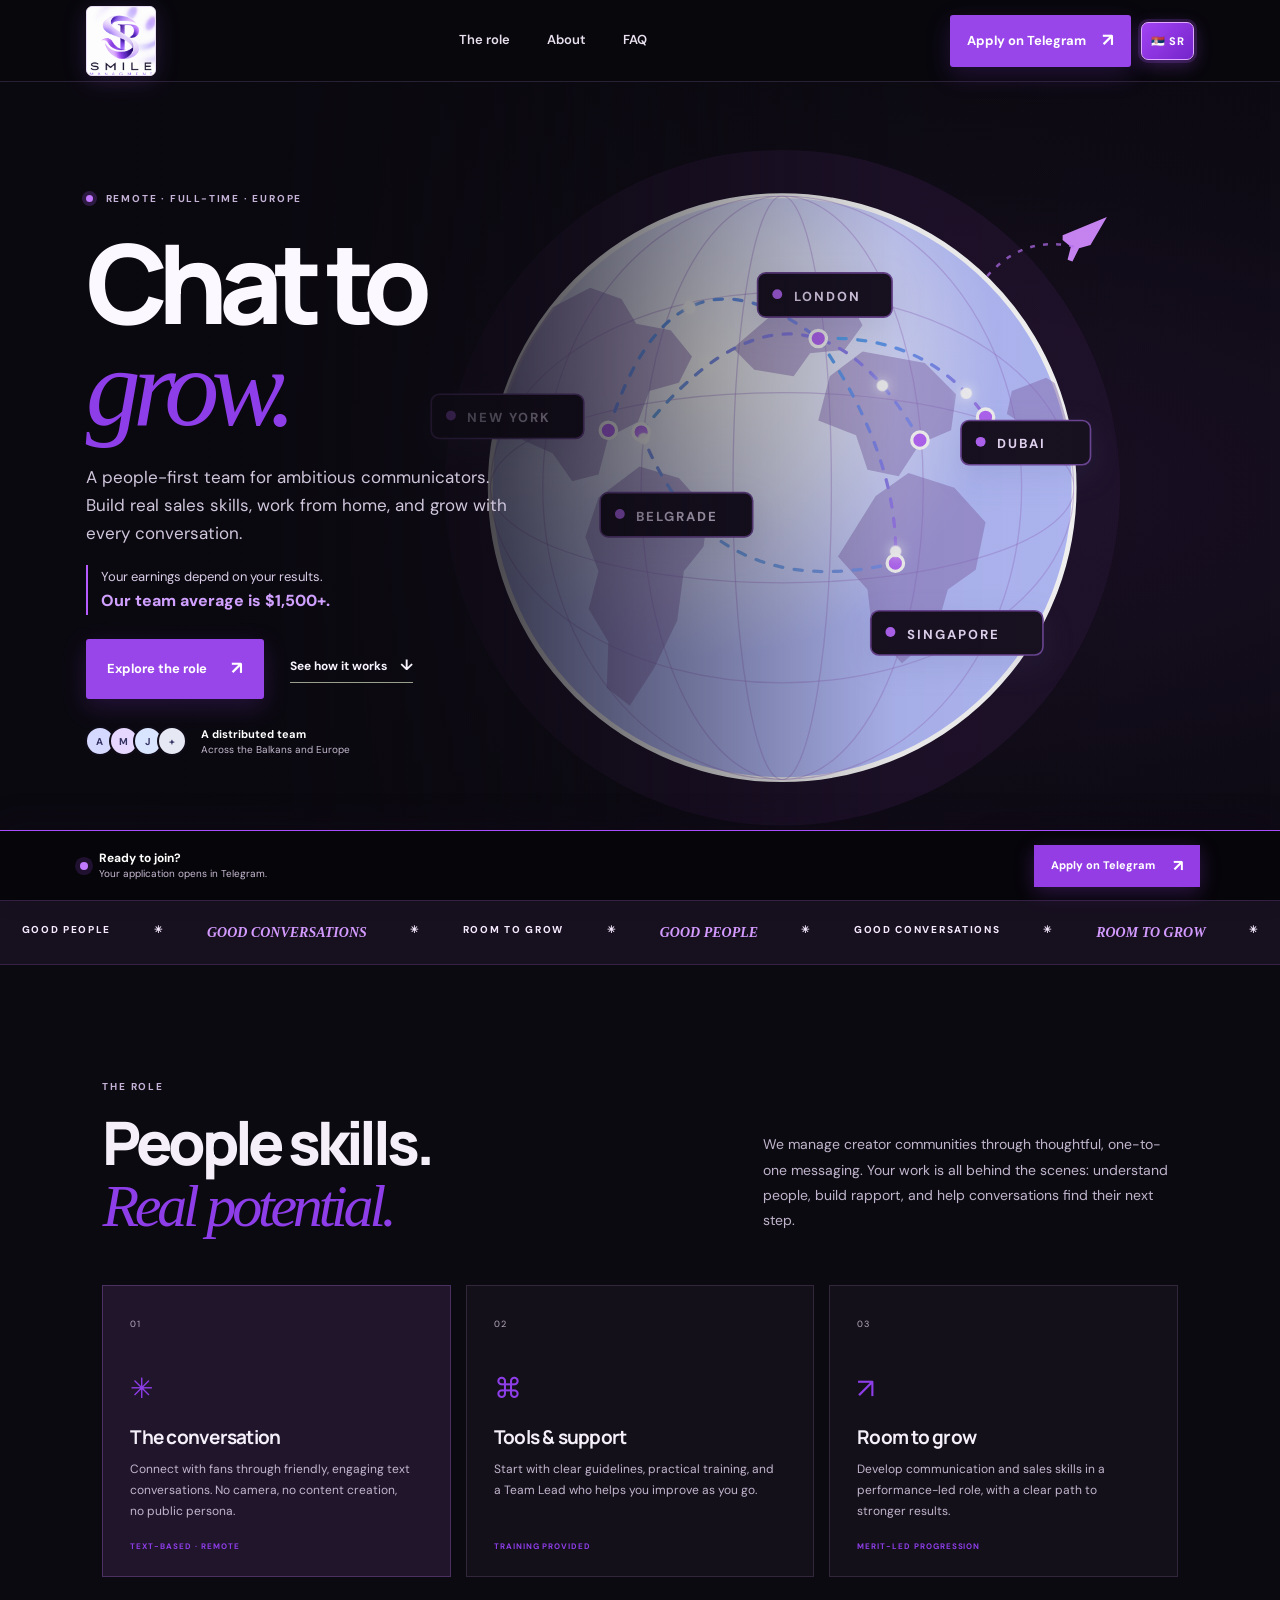
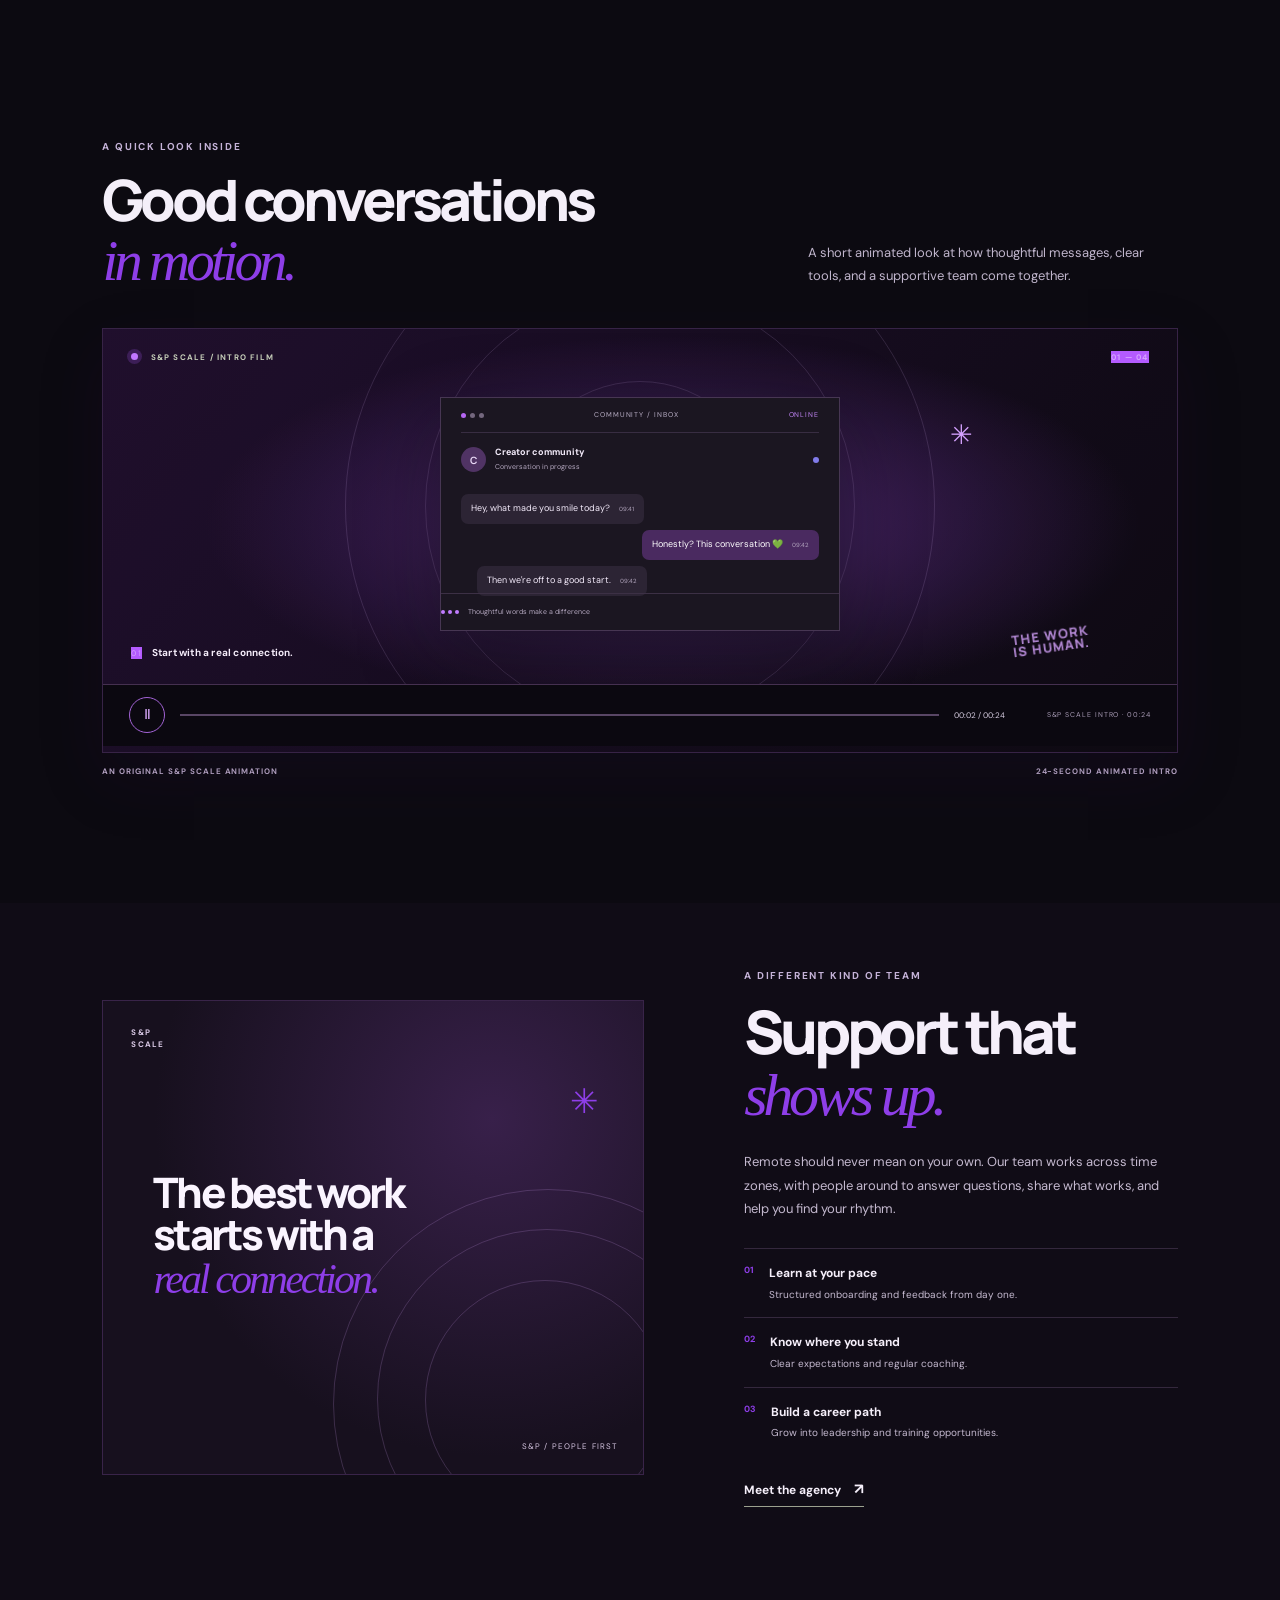
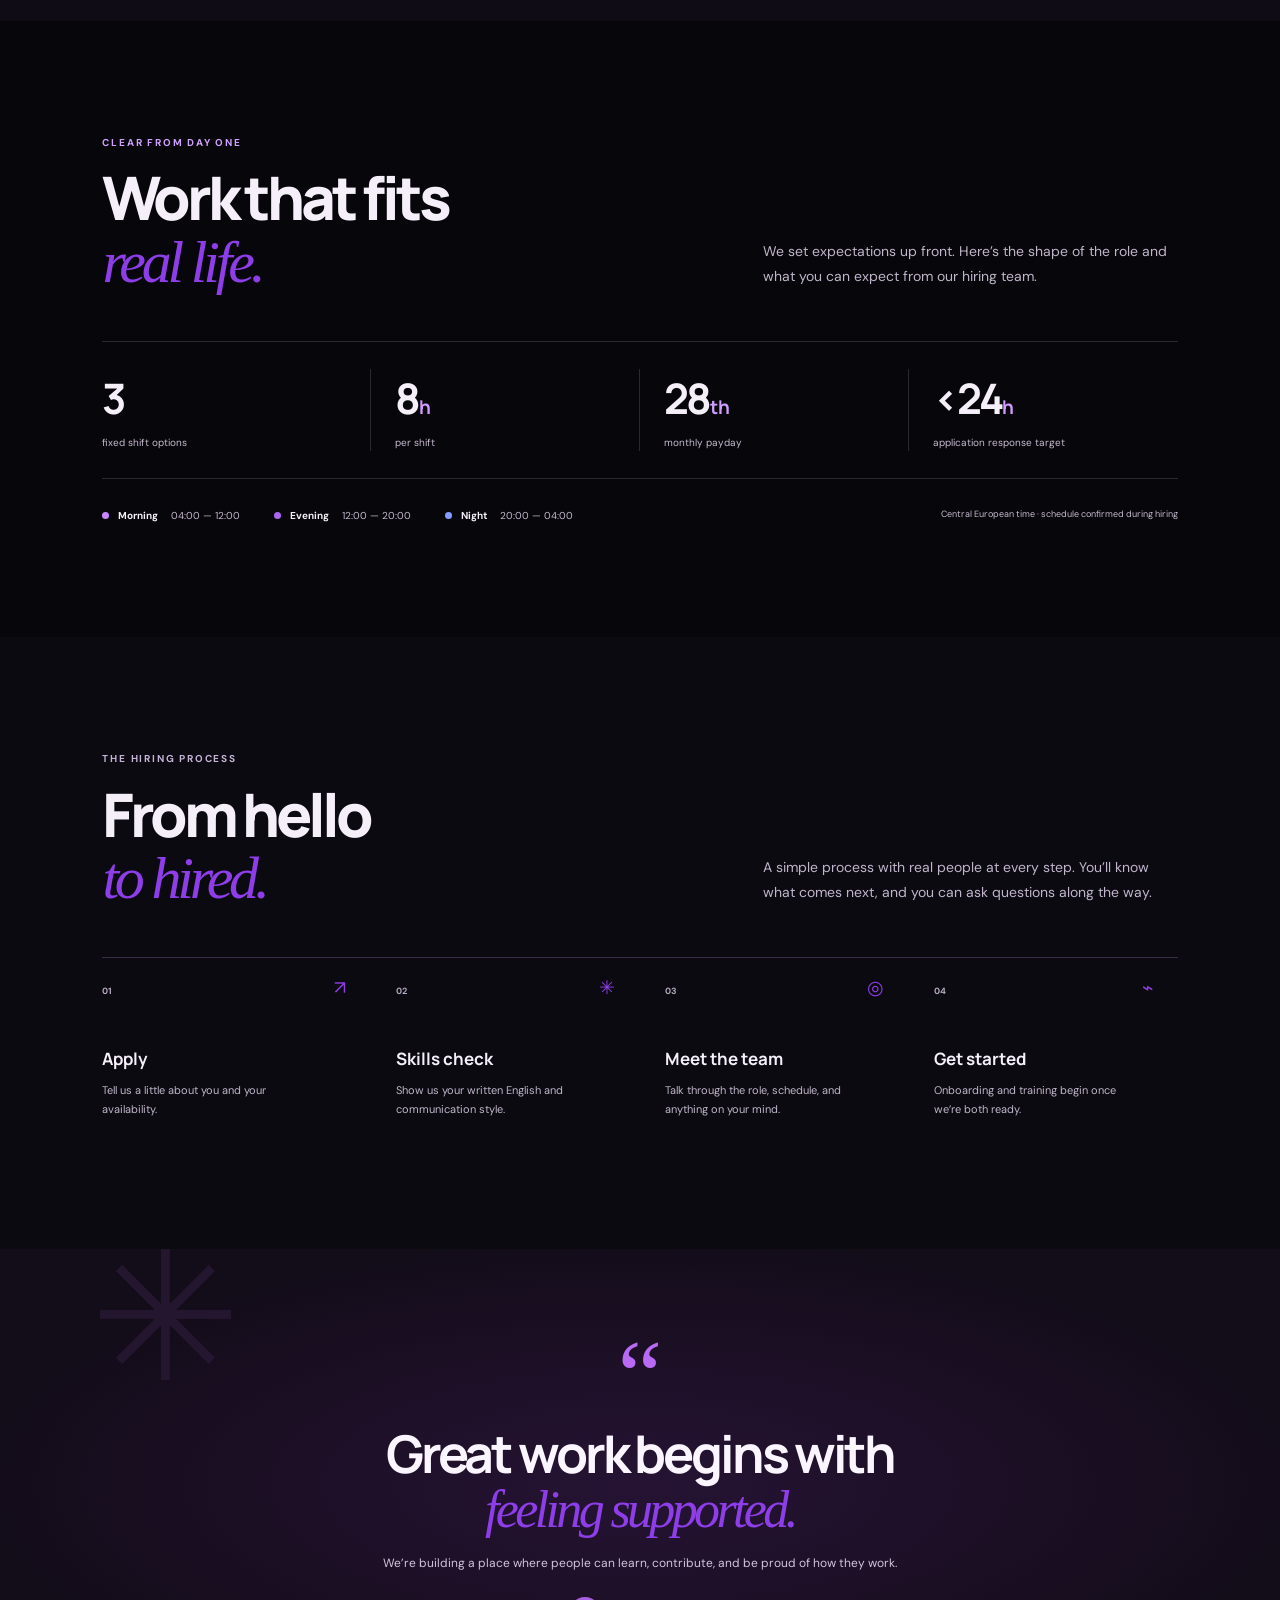
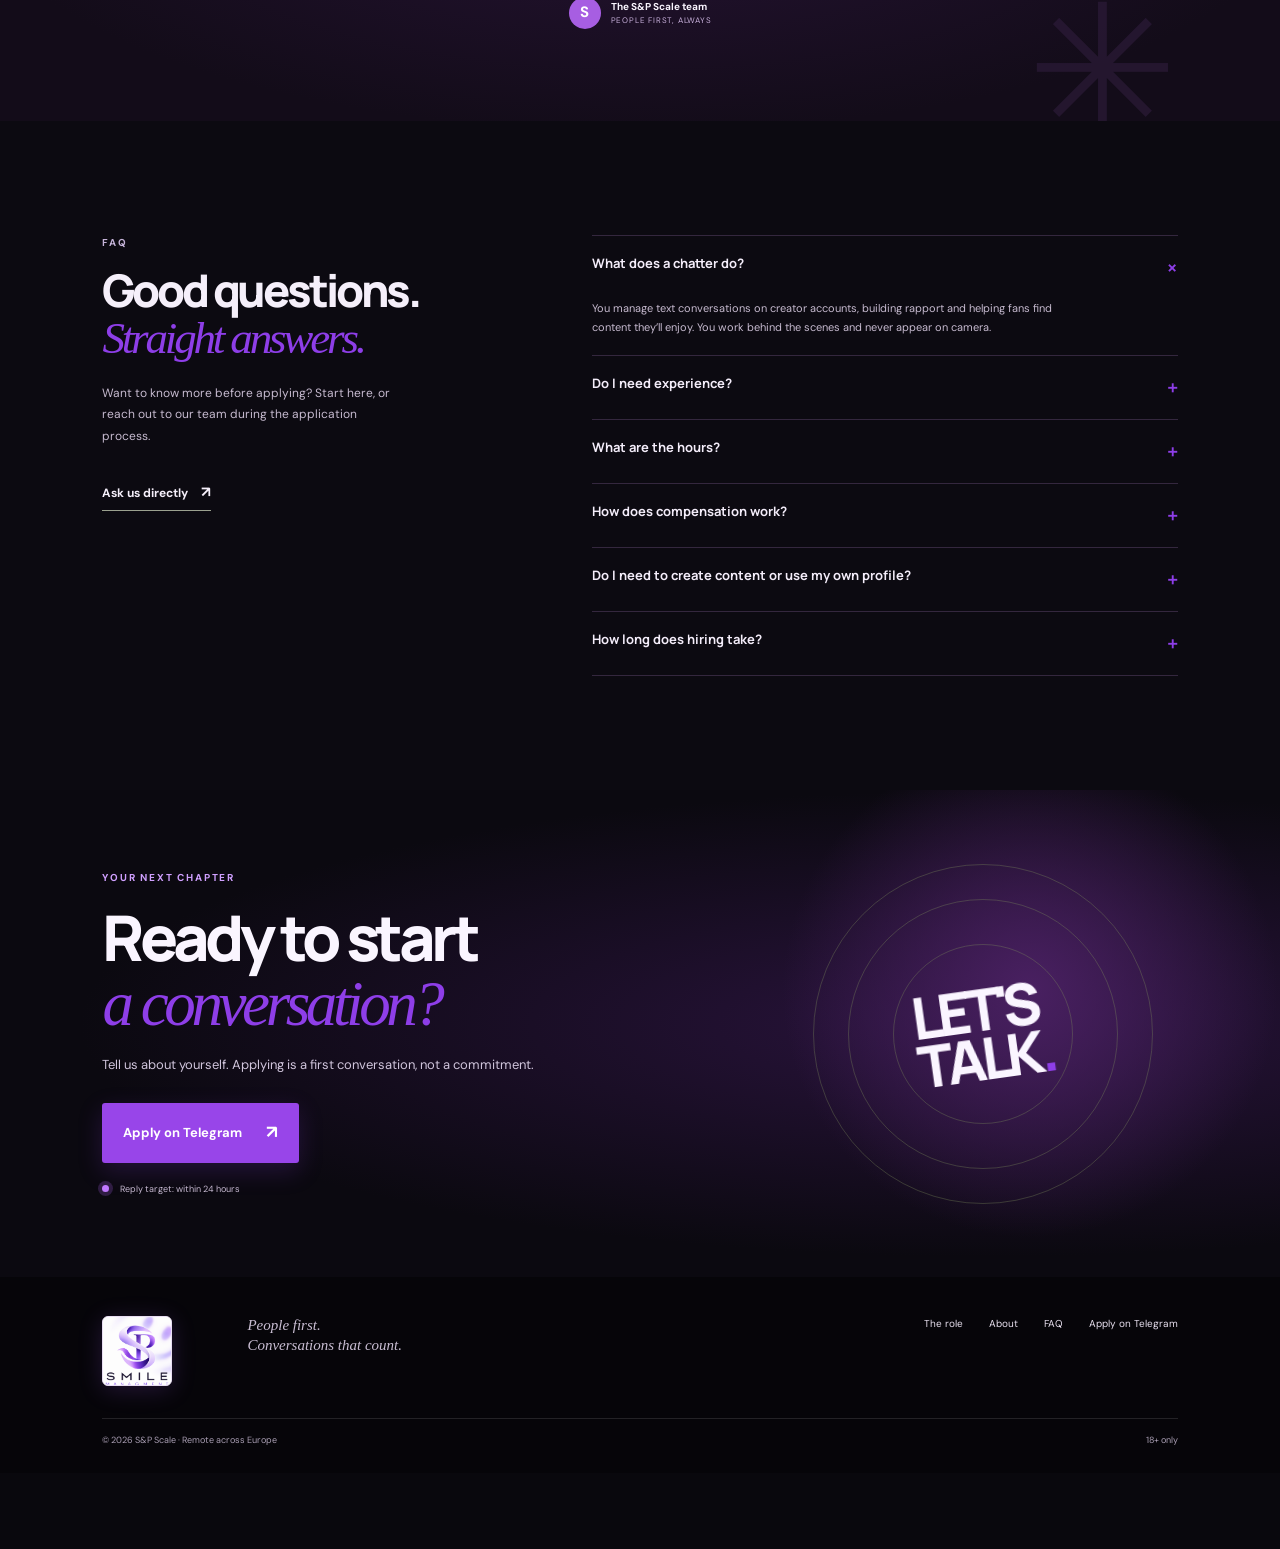
==== commit bce15682: "Replay welcome and highlight Telegram application" ====
--- a/index.html
+++ b/index.html
@@ -1,6 +1,6 @@
 <!doctype html>
 <html lang="en">
-<head><meta charset="utf-8"><meta name="viewport" content="width=device-width,initial-scale=1"><meta name="theme-color" content="#10110f"><meta name="description" content="Remote chatter careers with S&P Scale. Clear shifts, practical training, and performance-based commission."><title>S&P Scale — Chat to grow</title><link rel="preconnect" href="https://fonts.googleapis.com"><link rel="preconnect" href="https://fonts.gstatic.com" crossorigin><link href="https://fonts.googleapis.com/css2?family=DM+Sans:wght@400;500;600;700&family=Manrope:wght@400;500;600;700;800&display=swap" rel="stylesheet"><link rel="stylesheet" href="styles.css?v=welcome-language-3"></head>
+<head><meta charset="utf-8"><meta name="viewport" content="width=device-width,initial-scale=1"><meta name="theme-color" content="#10110f"><meta name="description" content="Remote chatter careers with S&P Scale. Clear shifts, practical training, and performance-based commission."><title>S&P Scale — Chat to grow</title><link rel="preconnect" href="https://fonts.googleapis.com"><link rel="preconnect" href="https://fonts.gstatic.com" crossorigin><link href="https://fonts.googleapis.com/css2?family=DM+Sans:wght@400;500;600;700&family=Manrope:wght@400;500;600;700;800&display=swap" rel="stylesheet"><link rel="stylesheet" href="styles.css?v=welcome-repeat-telegram-pop"></head>
 <body>
 <header class="header"><a class="brand" href="#top" aria-label="Smile Managment home"><img class="brand-logo" src="assets/smile-logo-source.png" alt="Smile Managment"></a><nav class="desktop-nav"><a href="#role">The role</a><a href="about.html">About</a><a href="#faq">FAQ</a></nav><a class="button button-small" href="https://t.me/smilemanagament" target="_blank" rel="noopener noreferrer">Apply on Telegram <span>↗</span></a><button class="language-toggle" type="button" data-language-toggle aria-label="Switch to Serbian" title="Switch to Serbian">SR</button><button class="menu-toggle" aria-label="Open menu" aria-expanded="false"><i></i><i></i></button></header>
 <main id="top"><section class="hero"><div class="hero-copy"><div class="eyebrow"><span class="pulse"></span> REMOTE · FULL-TIME · EUROPE</div><h1>Chat to<br><em>grow.</em></h1><p class="hero-lede">A people-first team for ambitious communicators. Build real sales skills, work from home, and grow with every conversation.</p><p class="earnings-proof">Your earnings depend on your results.<strong>Our team average is $1,500+.</strong></p><div class="hero-actions"><a class="button" href="#role">Explore the role <span>↗</span></a><a class="text-link" href="#role">See how it works <span>↓</span></a></div><div class="hero-proof"><div class="avatars"><span>A</span><span>M</span><span>J</span><span>+</span></div><p><strong>A distributed team</strong><br>Across the Balkans and Europe</p></div></div><div class="hero-art"><svg class="globe-visual" viewBox="0 0 560 500" role="img" aria-label="Animated network routes connecting cities around the world"><defs><radialGradient id="globeFill" cx="37%" cy="29%"><stop offset="0" stop-color="#ffffff"/><stop offset=".48" stop-color="#e5e8ff"/><stop offset="1" stop-color="#b9c1ff"/></radialGradient><linearGradient id="routeStroke" x1="0" y1="0" x2="1" y2="1"><stop stop-color="#54aaf7"/><stop offset="1" stop-color="#a276ec"/></linearGradient><linearGradient id="routeStroke2" x1="1" y1="0" x2="0" y2="1"><stop stop-color="#9a72ee"/><stop offset="1" stop-color="#68b8f1"/></linearGradient><filter id="softGlow" x="-100%" y="-100%" width="300%" height="300%"><feGaussianBlur stdDeviation="4" result="blur"/><feMerge><feMergeNode in="blur"/><feMergeNode in="SourceGraphic"/></feMerge></filter><clipPath id="globeClip"><circle cx="280" cy="248" r="178"/></clipPath></defs><circle class="globe-halo" cx="280" cy="248" r="206" fill="#e6e9ff" opacity=".58"/><circle class="globe-base" cx="280" cy="248" r="178" fill="url(#globeFill)" stroke="#fff" stroke-width="3"/><g clip-path="url(#globeClip)"><ellipse class="globe-grid" cx="280" cy="248" rx="146" ry="178"/><ellipse class="globe-grid" cx="280" cy="248" rx="86" ry="178"/><ellipse class="globe-grid" cx="280" cy="248" rx="30" ry="178"/><ellipse class="globe-grid" cx="280" cy="248" rx="178" ry="58"/><ellipse class="globe-grid" cx="280" cy="248" rx="178" ry="119"/><path class="continent" d="M122 164l18-26 23-12 19 7 9 15 21 4 13 16-8 16-18 5-7 19-18 9-6 23-16 4-12-17-18-8-8-20-19-10zM193 235l24 7 18 20-3 22-12 15-4 30-14 29-15 23-14-11 1-28-12-20 6-23-8-21 8-24zM272 144l23-17 25 5 9 17-11 15-21 2-10 14-24-4-13-13zM309 180l20-15 38 7 19 19-3 22-19 8-13 20-19-4-7-21-23-9zM337 253l20-14 28 9 19 21-6 29-17 12-8 28-20 17-18-20-3-25-18-20zM420 189l21-8 18 11-5 17-21 4-16-10z"/><g class="route-lines"><path id="route-one" d="M174 213 Q213 89 302 157"/><path id="route-two" d="M194 214 Q292 92 364 219"/><path id="route-three" d="M302 157 Q369 154 404 205"/><path id="route-four" d="M194 214 Q235 320 349 294"/><path id="route-five" d="M302 157 Q352 230 349 294"/></g><g class="city-points"><circle cx="174" cy="213" r="5"/><circle cx="302" cy="157" r="5"/><circle cx="364" cy="219" r="5"/><circle cx="404" cy="205" r="5"/><circle cx="349" cy="294" r="5"/><circle cx="194" cy="214" r="5"/></g><g class="route-packets" filter="url(#softGlow)"><circle r="4" fill="#fff"><animateMotion dur="4.5s" repeatCount="indefinite"><mpath href="#route-one"/></animateMotion></circle><circle r="3.5" fill="#fff"><animateMotion dur="5.8s" begin="-2.4s" repeatCount="indefinite"><mpath href="#route-two"/></animateMotion></circle><circle r="3.5" fill="#fff"><animateMotion dur="4.2s" begin="-1.2s" repeatCount="indefinite"><mpath href="#route-three"/></animateMotion></circle><circle r="3.5" fill="#fff"><animateMotion dur="6.2s" begin="-4s" repeatCount="indefinite"><mpath href="#route-four"/></animateMotion></circle><circle r="3.5" fill="#fff"><animateMotion dur="5.4s" begin="-2.8s" repeatCount="indefinite"><mpath href="#route-five"/></animateMotion></circle></g></g><g class="city-label label-newyork"><rect x="66" y="191" width="93" height="27" rx="5"/><circle cx="78" cy="204" r="3"/><text x="88" y="208">NEW YORK</text></g><g class="city-label label-london"><rect x="265" y="117" width="82" height="27" rx="5"/><circle cx="277" cy="130" r="3"/><text x="287" y="134">LONDON</text></g><g class="city-label label-dubai"><rect x="389" y="207" width="79" height="27" rx="5"/><circle cx="401" cy="220" r="3"/><text x="411" y="224">DUBAI</text></g><g class="city-label label-singapore"><rect x="334" y="323" width="105" height="27" rx="5"/><circle cx="346" cy="336" r="3"/><text x="356" y="340">SINGAPORE</text></g><g class="city-label label-belgrade"><rect x="169" y="251" width="93" height="27" rx="5"/><circle cx="181" cy="264" r="3"/><text x="191" y="268">BELGRADE</text></g><g class="plane-mark"><path d="M451 94l27-11-10 17-7 2-4 8-3-1 2-8-5-4z"/><path class="plane-trail" d="M405 119 Q427 94 458 101"/></g></svg><div class="globe-caption"><span class="signal"><i></i><i></i><i></i></span><span>CONNECTED AROUND THE CLOCK</span><b>24 / 7</b></div></div><div class="hero-bottom"><span>01 / A BETTER WAY TO WORK</span><span class="scroll-cue">SCROLL TO EXPLORE <b>↓</b></span></div></section>
--- a/styles.css
+++ b/styles.css
@@ -197,3 +197,27 @@
 @media (prefers-reduced-motion: reduce) {
   .welcome-screen, .welcome-panel { animation-duration: .01ms; animation-delay: 0ms; }
 }
+
+/* Make the Telegram action the clearest call to action after the welcome screen. */
+.sticky-apply-button,
+.header .button-small[href^="https://t.me/"],
+.apply-section .button[href^="https://t.me/"],
+.about-cta .button[href^="https://t.me/"] {
+  animation: telegram-button-pop .72s cubic-bezier(.18,.85,.3,1.25) 2.9s both,
+             telegram-button-glow 3.4s ease-in-out 3.8s infinite;
+}
+@keyframes telegram-button-pop {
+  0% { opacity: 0; transform: translateY(22px) scale(.78); }
+  72% { opacity: 1; transform: translateY(-4px) scale(1.07); }
+  100% { opacity: 1; transform: translateY(0) scale(1); }
+}
+@keyframes telegram-button-glow {
+  0%, 100% { box-shadow: 0 5px 20px #9b42ef45; }
+  50% { box-shadow: 0 0 0 5px #bb76ff36, 0 8px 30px #b66aff99; }
+}
+@media (prefers-reduced-motion: reduce) {
+  .sticky-apply-button,
+  .header .button-small[href^="https://t.me/"],
+  .apply-section .button[href^="https://t.me/"],
+  .about-cta .button[href^="https://t.me/"] { animation: none; opacity: 1; transform: none; }
+}
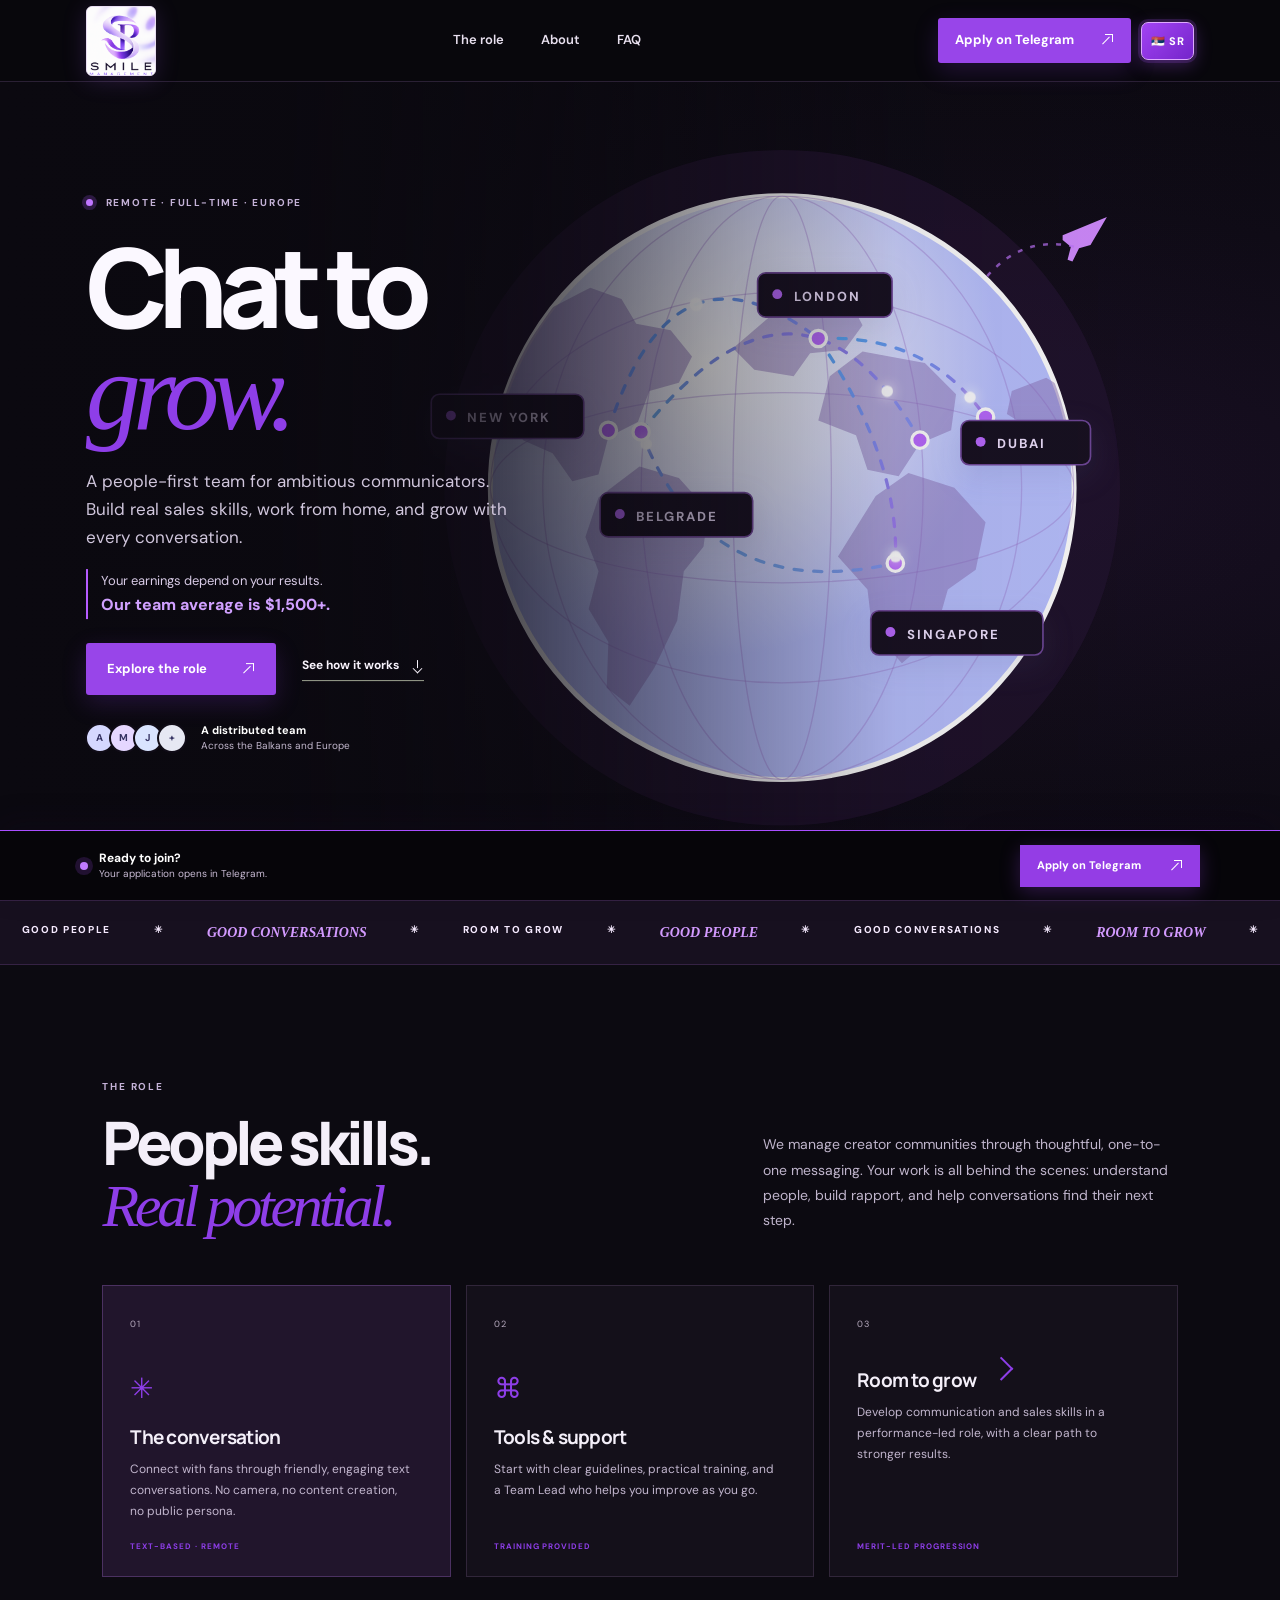
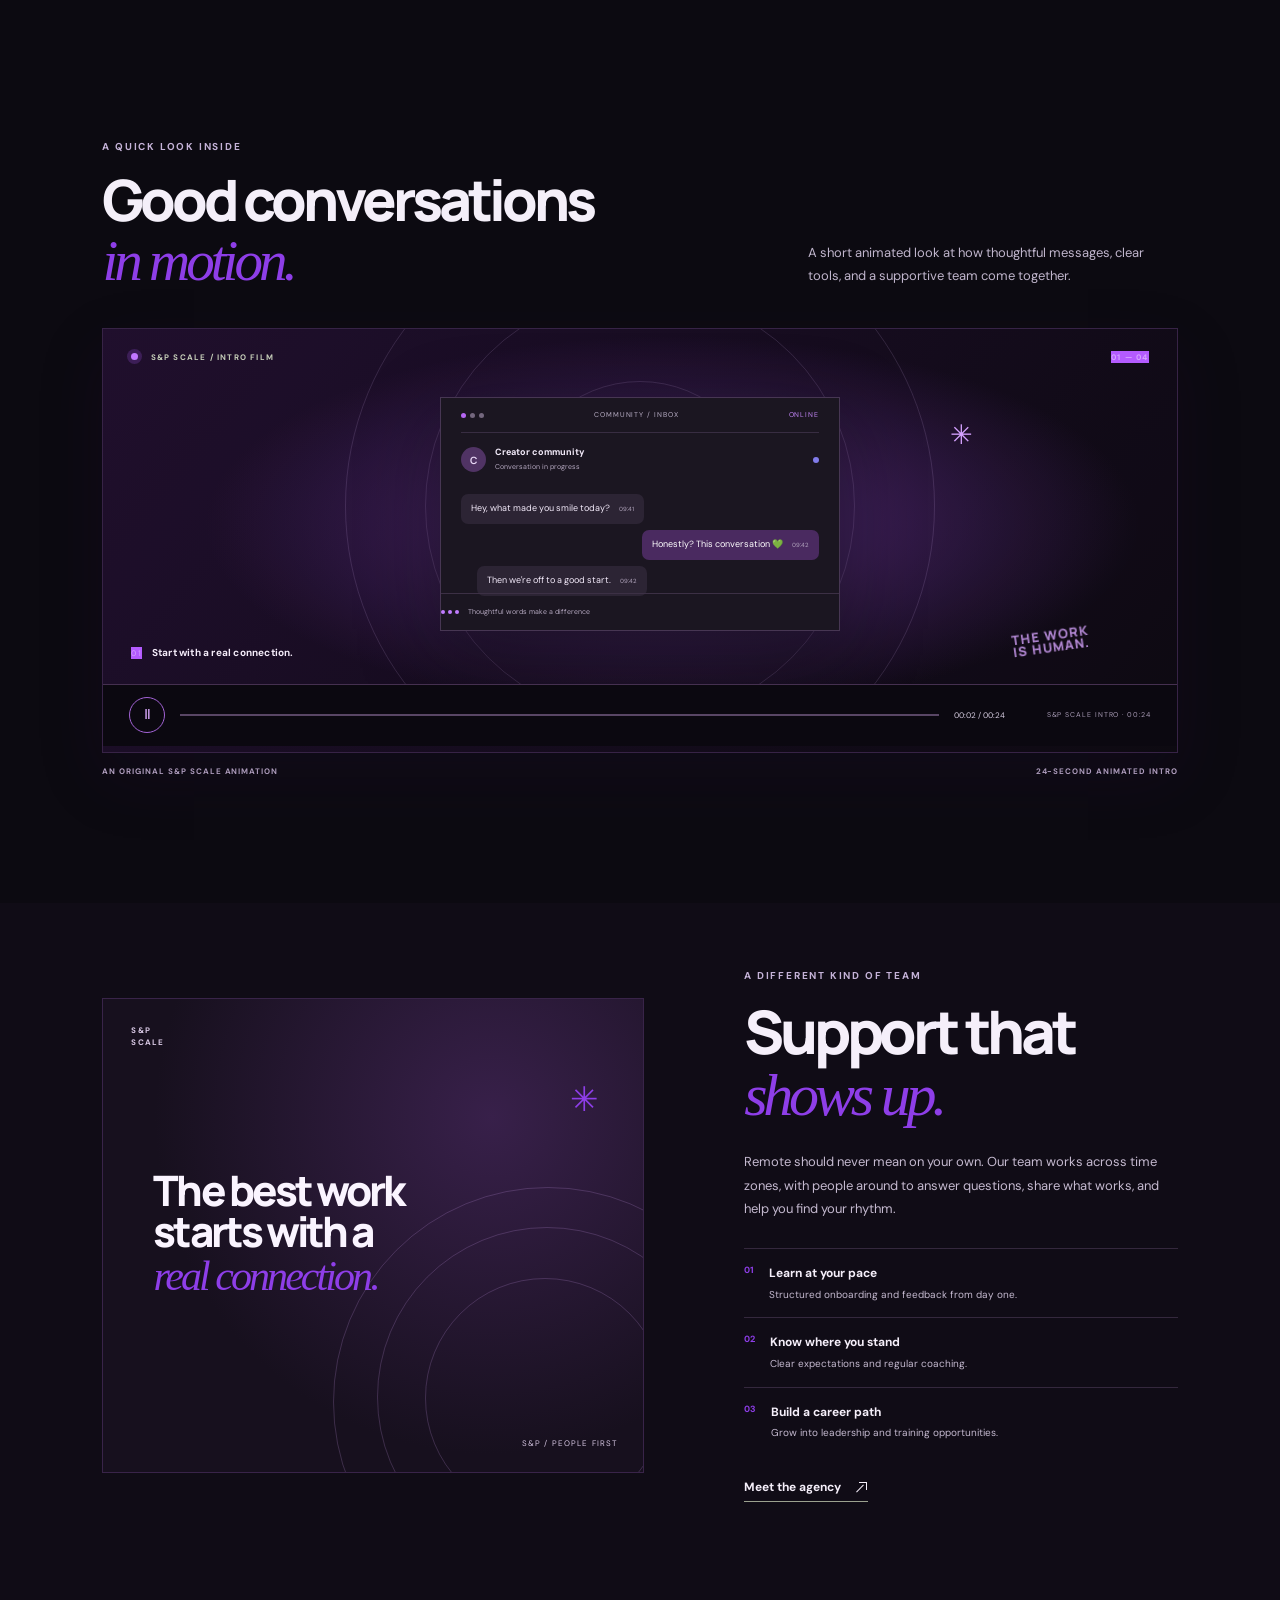
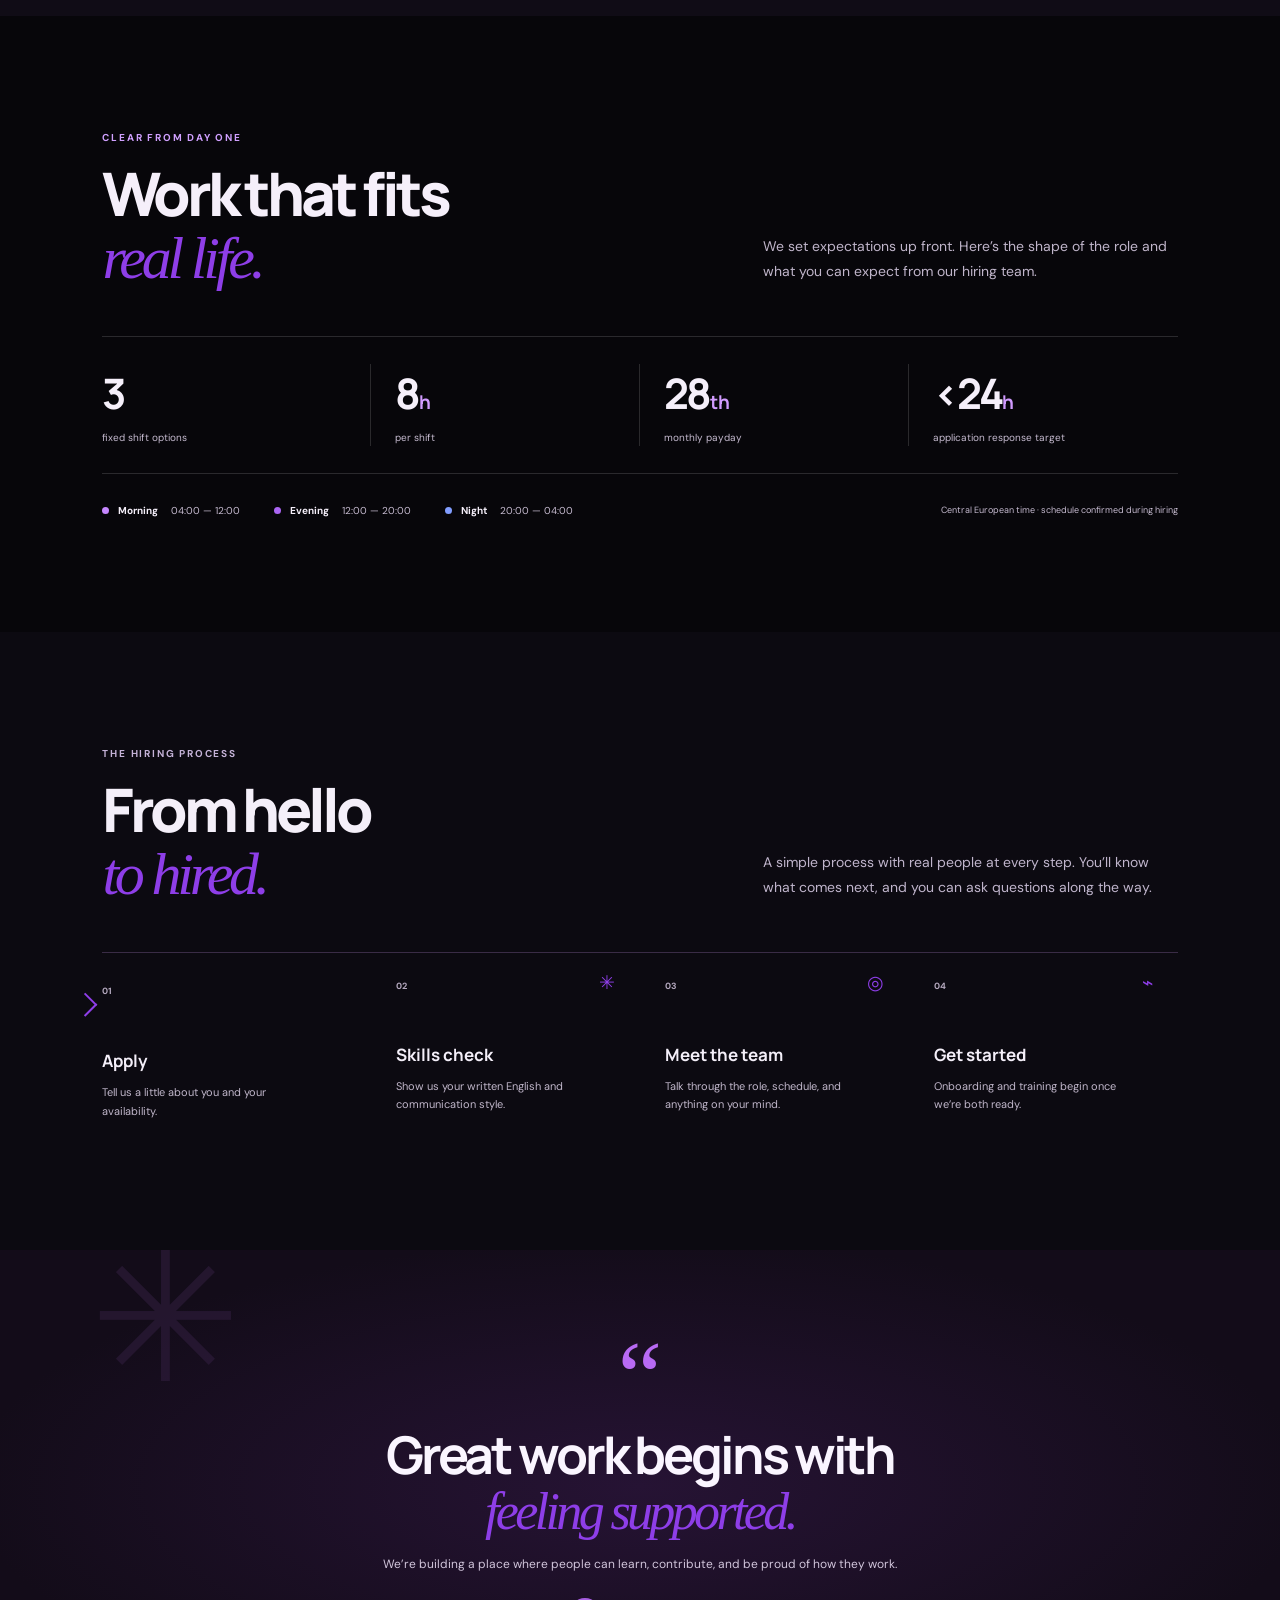
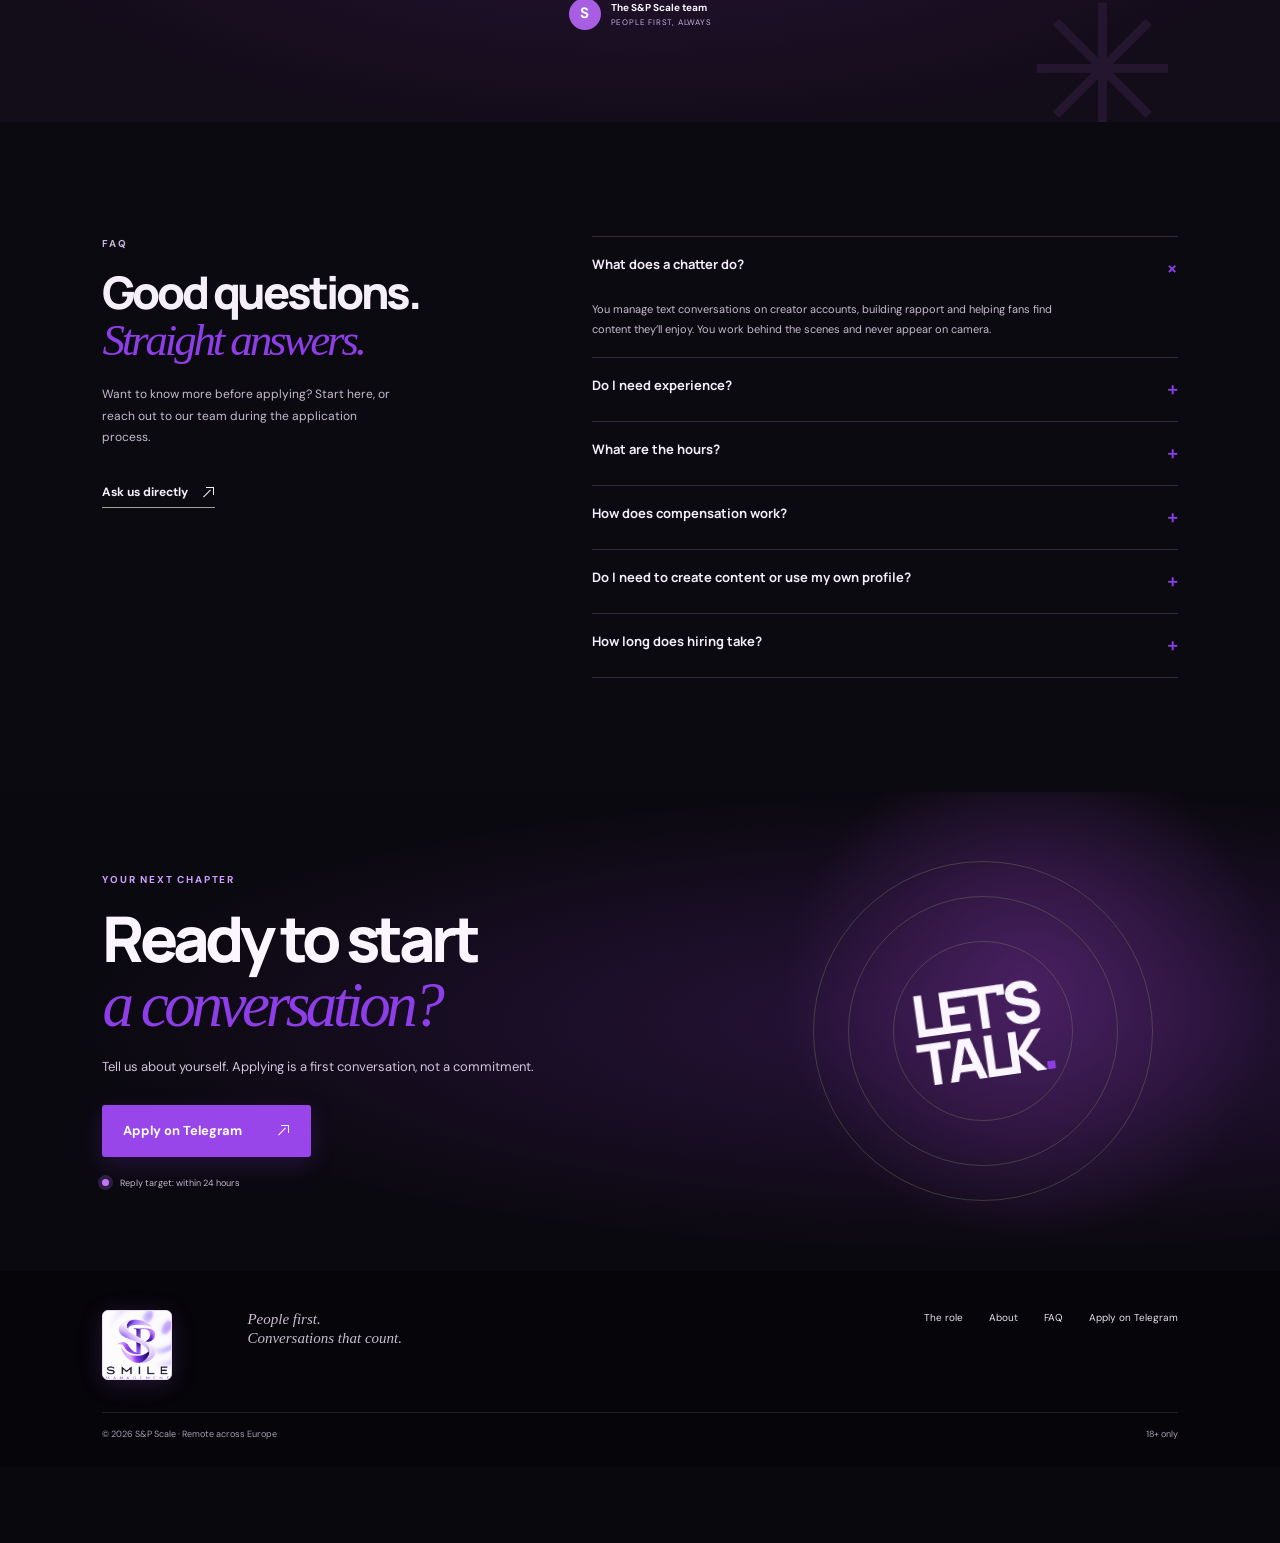
==== commit 1712eabd: "Polish mobile site and correct management spelling" ====
--- a/index.html
+++ b/index.html
@@ -2,15 +2,15 @@
 <html lang="en">
 <head><meta charset="utf-8"><meta name="viewport" content="width=device-width,initial-scale=1"><meta name="theme-color" content="#10110f"><meta name="description" content="Remote chatter careers with S&P Scale. Clear shifts, practical training, and performance-based commission."><title>S&P Scale — Chat to grow</title><link rel="preconnect" href="https://fonts.googleapis.com"><link rel="preconnect" href="https://fonts.gstatic.com" crossorigin><link href="https://fonts.googleapis.com/css2?family=DM+Sans:wght@400;500;600;700&family=Manrope:wght@400;500;600;700;800&display=swap" rel="stylesheet"><link rel="stylesheet" href="styles.css?v=welcome-repeat-telegram-pop"></head>
 <body>
-<header class="header"><a class="brand" href="#top" aria-label="Smile Managment home"><img class="brand-logo" src="assets/smile-logo-source.png" alt="Smile Managment"></a><nav class="desktop-nav"><a href="#role">The role</a><a href="about.html">About</a><a href="#faq">FAQ</a></nav><a class="button button-small" href="https://t.me/smilemanagament" target="_blank" rel="noopener noreferrer">Apply on Telegram <span>↗</span></a><button class="language-toggle" type="button" data-language-toggle aria-label="Switch to Serbian" title="Switch to Serbian">SR</button><button class="menu-toggle" aria-label="Open menu" aria-expanded="false"><i></i><i></i></button></header>
-<main id="top"><section class="hero"><div class="hero-copy"><div class="eyebrow"><span class="pulse"></span> REMOTE · FULL-TIME · EUROPE</div><h1>Chat to<br><em>grow.</em></h1><p class="hero-lede">A people-first team for ambitious communicators. Build real sales skills, work from home, and grow with every conversation.</p><p class="earnings-proof">Your earnings depend on your results.<strong>Our team average is $1,500+.</strong></p><div class="hero-actions"><a class="button" href="#role">Explore the role <span>↗</span></a><a class="text-link" href="#role">See how it works <span>↓</span></a></div><div class="hero-proof"><div class="avatars"><span>A</span><span>M</span><span>J</span><span>+</span></div><p><strong>A distributed team</strong><br>Across the Balkans and Europe</p></div></div><div class="hero-art"><svg class="globe-visual" viewBox="0 0 560 500" role="img" aria-label="Animated network routes connecting cities around the world"><defs><radialGradient id="globeFill" cx="37%" cy="29%"><stop offset="0" stop-color="#ffffff"/><stop offset=".48" stop-color="#e5e8ff"/><stop offset="1" stop-color="#b9c1ff"/></radialGradient><linearGradient id="routeStroke" x1="0" y1="0" x2="1" y2="1"><stop stop-color="#54aaf7"/><stop offset="1" stop-color="#a276ec"/></linearGradient><linearGradient id="routeStroke2" x1="1" y1="0" x2="0" y2="1"><stop stop-color="#9a72ee"/><stop offset="1" stop-color="#68b8f1"/></linearGradient><filter id="softGlow" x="-100%" y="-100%" width="300%" height="300%"><feGaussianBlur stdDeviation="4" result="blur"/><feMerge><feMergeNode in="blur"/><feMergeNode in="SourceGraphic"/></feMerge></filter><clipPath id="globeClip"><circle cx="280" cy="248" r="178"/></clipPath></defs><circle class="globe-halo" cx="280" cy="248" r="206" fill="#e6e9ff" opacity=".58"/><circle class="globe-base" cx="280" cy="248" r="178" fill="url(#globeFill)" stroke="#fff" stroke-width="3"/><g clip-path="url(#globeClip)"><ellipse class="globe-grid" cx="280" cy="248" rx="146" ry="178"/><ellipse class="globe-grid" cx="280" cy="248" rx="86" ry="178"/><ellipse class="globe-grid" cx="280" cy="248" rx="30" ry="178"/><ellipse class="globe-grid" cx="280" cy="248" rx="178" ry="58"/><ellipse class="globe-grid" cx="280" cy="248" rx="178" ry="119"/><path class="continent" d="M122 164l18-26 23-12 19 7 9 15 21 4 13 16-8 16-18 5-7 19-18 9-6 23-16 4-12-17-18-8-8-20-19-10zM193 235l24 7 18 20-3 22-12 15-4 30-14 29-15 23-14-11 1-28-12-20 6-23-8-21 8-24zM272 144l23-17 25 5 9 17-11 15-21 2-10 14-24-4-13-13zM309 180l20-15 38 7 19 19-3 22-19 8-13 20-19-4-7-21-23-9zM337 253l20-14 28 9 19 21-6 29-17 12-8 28-20 17-18-20-3-25-18-20zM420 189l21-8 18 11-5 17-21 4-16-10z"/><g class="route-lines"><path id="route-one" d="M174 213 Q213 89 302 157"/><path id="route-two" d="M194 214 Q292 92 364 219"/><path id="route-three" d="M302 157 Q369 154 404 205"/><path id="route-four" d="M194 214 Q235 320 349 294"/><path id="route-five" d="M302 157 Q352 230 349 294"/></g><g class="city-points"><circle cx="174" cy="213" r="5"/><circle cx="302" cy="157" r="5"/><circle cx="364" cy="219" r="5"/><circle cx="404" cy="205" r="5"/><circle cx="349" cy="294" r="5"/><circle cx="194" cy="214" r="5"/></g><g class="route-packets" filter="url(#softGlow)"><circle r="4" fill="#fff"><animateMotion dur="4.5s" repeatCount="indefinite"><mpath href="#route-one"/></animateMotion></circle><circle r="3.5" fill="#fff"><animateMotion dur="5.8s" begin="-2.4s" repeatCount="indefinite"><mpath href="#route-two"/></animateMotion></circle><circle r="3.5" fill="#fff"><animateMotion dur="4.2s" begin="-1.2s" repeatCount="indefinite"><mpath href="#route-three"/></animateMotion></circle><circle r="3.5" fill="#fff"><animateMotion dur="6.2s" begin="-4s" repeatCount="indefinite"><mpath href="#route-four"/></animateMotion></circle><circle r="3.5" fill="#fff"><animateMotion dur="5.4s" begin="-2.8s" repeatCount="indefinite"><mpath href="#route-five"/></animateMotion></circle></g></g><g class="city-label label-newyork"><rect x="66" y="191" width="93" height="27" rx="5"/><circle cx="78" cy="204" r="3"/><text x="88" y="208">NEW YORK</text></g><g class="city-label label-london"><rect x="265" y="117" width="82" height="27" rx="5"/><circle cx="277" cy="130" r="3"/><text x="287" y="134">LONDON</text></g><g class="city-label label-dubai"><rect x="389" y="207" width="79" height="27" rx="5"/><circle cx="401" cy="220" r="3"/><text x="411" y="224">DUBAI</text></g><g class="city-label label-singapore"><rect x="334" y="323" width="105" height="27" rx="5"/><circle cx="346" cy="336" r="3"/><text x="356" y="340">SINGAPORE</text></g><g class="city-label label-belgrade"><rect x="169" y="251" width="93" height="27" rx="5"/><circle cx="181" cy="264" r="3"/><text x="191" y="268">BELGRADE</text></g><g class="plane-mark"><path d="M451 94l27-11-10 17-7 2-4 8-3-1 2-8-5-4z"/><path class="plane-trail" d="M405 119 Q427 94 458 101"/></g></svg><div class="globe-caption"><span class="signal"><i></i><i></i><i></i></span><span>CONNECTED AROUND THE CLOCK</span><b>24 / 7</b></div></div><div class="hero-bottom"><span>01 / A BETTER WAY TO WORK</span><span class="scroll-cue">SCROLL TO EXPLORE <b>↓</b></span></div></section>
+<header class="header"><a class="brand" href="#top" aria-label="Smile Management home"><img class="brand-logo" src="assets/smile-logo-source.png" alt="Smile Management"></a><nav class="desktop-nav"><a href="#role">The role</a><a href="about.html">About</a><a href="#faq">FAQ</a></nav><a class="button button-small" href="https://t.me/smilemanagament" target="_blank" rel="noopener noreferrer">Apply on Telegram <span class="arrow-mark" aria-hidden="true"></span></a><button class="language-toggle" type="button" data-language-toggle aria-label="Switch to Serbian" title="Switch to Serbian">SR</button><button class="menu-toggle" aria-label="Open menu" aria-expanded="false"><i></i><i></i></button></header>
+<main id="top"><section class="hero"><div class="hero-copy"><div class="eyebrow"><span class="pulse"></span> REMOTE · FULL-TIME · EUROPE</div><h1>Chat to<br><em>grow.</em></h1><p class="hero-lede">A people-first team for ambitious communicators. Build real sales skills, work from home, and grow with every conversation.</p><p class="earnings-proof">Your earnings depend on your results.<strong>Our team average is $1,500+.</strong></p><div class="hero-actions"><a class="button" href="#role">Explore the role <span class="arrow-mark" aria-hidden="true"></span></a><a class="text-link" href="#role">See how it works <span class="arrow-mark arrow-mark-down" aria-hidden="true"></span></a></div><div class="hero-proof"><div class="avatars"><span>A</span><span>M</span><span>J</span><span>+</span></div><p><strong>A distributed team</strong><br>Across the Balkans and Europe</p></div></div><div class="hero-art"><svg class="globe-visual" viewBox="0 0 560 500" role="img" aria-label="Animated network routes connecting cities around the world"><defs><radialGradient id="globeFill" cx="37%" cy="29%"><stop offset="0" stop-color="#ffffff"/><stop offset=".48" stop-color="#e5e8ff"/><stop offset="1" stop-color="#b9c1ff"/></radialGradient><linearGradient id="routeStroke" x1="0" y1="0" x2="1" y2="1"><stop stop-color="#54aaf7"/><stop offset="1" stop-color="#a276ec"/></linearGradient><linearGradient id="routeStroke2" x1="1" y1="0" x2="0" y2="1"><stop stop-color="#9a72ee"/><stop offset="1" stop-color="#68b8f1"/></linearGradient><filter id="softGlow" x="-100%" y="-100%" width="300%" height="300%"><feGaussianBlur stdDeviation="4" result="blur"/><feMerge><feMergeNode in="blur"/><feMergeNode in="SourceGraphic"/></feMerge></filter><clipPath id="globeClip"><circle cx="280" cy="248" r="178"/></clipPath></defs><circle class="globe-halo" cx="280" cy="248" r="206" fill="#e6e9ff" opacity=".58"/><circle class="globe-base" cx="280" cy="248" r="178" fill="url(#globeFill)" stroke="#fff" stroke-width="3"/><g clip-path="url(#globeClip)"><ellipse class="globe-grid" cx="280" cy="248" rx="146" ry="178"/><ellipse class="globe-grid" cx="280" cy="248" rx="86" ry="178"/><ellipse class="globe-grid" cx="280" cy="248" rx="30" ry="178"/><ellipse class="globe-grid" cx="280" cy="248" rx="178" ry="58"/><ellipse class="globe-grid" cx="280" cy="248" rx="178" ry="119"/><path class="continent" d="M122 164l18-26 23-12 19 7 9 15 21 4 13 16-8 16-18 5-7 19-18 9-6 23-16 4-12-17-18-8-8-20-19-10zM193 235l24 7 18 20-3 22-12 15-4 30-14 29-15 23-14-11 1-28-12-20 6-23-8-21 8-24zM272 144l23-17 25 5 9 17-11 15-21 2-10 14-24-4-13-13zM309 180l20-15 38 7 19 19-3 22-19 8-13 20-19-4-7-21-23-9zM337 253l20-14 28 9 19 21-6 29-17 12-8 28-20 17-18-20-3-25-18-20zM420 189l21-8 18 11-5 17-21 4-16-10z"/><g class="route-lines"><path id="route-one" d="M174 213 Q213 89 302 157"/><path id="route-two" d="M194 214 Q292 92 364 219"/><path id="route-three" d="M302 157 Q369 154 404 205"/><path id="route-four" d="M194 214 Q235 320 349 294"/><path id="route-five" d="M302 157 Q352 230 349 294"/></g><g class="city-points"><circle cx="174" cy="213" r="5"/><circle cx="302" cy="157" r="5"/><circle cx="364" cy="219" r="5"/><circle cx="404" cy="205" r="5"/><circle cx="349" cy="294" r="5"/><circle cx="194" cy="214" r="5"/></g><g class="route-packets" filter="url(#softGlow)"><circle r="4" fill="#fff"><animateMotion dur="4.5s" repeatCount="indefinite"><mpath href="#route-one"/></animateMotion></circle><circle r="3.5" fill="#fff"><animateMotion dur="5.8s" begin="-2.4s" repeatCount="indefinite"><mpath href="#route-two"/></animateMotion></circle><circle r="3.5" fill="#fff"><animateMotion dur="4.2s" begin="-1.2s" repeatCount="indefinite"><mpath href="#route-three"/></animateMotion></circle><circle r="3.5" fill="#fff"><animateMotion dur="6.2s" begin="-4s" repeatCount="indefinite"><mpath href="#route-four"/></animateMotion></circle><circle r="3.5" fill="#fff"><animateMotion dur="5.4s" begin="-2.8s" repeatCount="indefinite"><mpath href="#route-five"/></animateMotion></circle></g></g><g class="city-label label-newyork"><rect x="66" y="191" width="93" height="27" rx="5"/><circle cx="78" cy="204" r="3"/><text x="88" y="208">NEW YORK</text></g><g class="city-label label-london"><rect x="265" y="117" width="82" height="27" rx="5"/><circle cx="277" cy="130" r="3"/><text x="287" y="134">LONDON</text></g><g class="city-label label-dubai"><rect x="389" y="207" width="79" height="27" rx="5"/><circle cx="401" cy="220" r="3"/><text x="411" y="224">DUBAI</text></g><g class="city-label label-singapore"><rect x="334" y="323" width="105" height="27" rx="5"/><circle cx="346" cy="336" r="3"/><text x="356" y="340">SINGAPORE</text></g><g class="city-label label-belgrade"><rect x="169" y="251" width="93" height="27" rx="5"/><circle cx="181" cy="264" r="3"/><text x="191" y="268">BELGRADE</text></g><g class="plane-mark"><path d="M451 94l27-11-10 17-7 2-4 8-3-1 2-8-5-4z"/><path class="plane-trail" d="M405 119 Q427 94 458 101"/></g></svg><div class="globe-caption"><span class="signal"><i></i><i></i><i></i></span><span>CONNECTED AROUND THE CLOCK</span><b>24 / 7</b></div></div><div class="hero-bottom"><span>01 / A BETTER WAY TO WORK</span><span class="scroll-cue">SCROLL TO EXPLORE <b class="arrow-mark arrow-mark-down" aria-hidden="true"></b></span></div></section>
 <section class="ticker"><div><span>GOOD PEOPLE</span> ✳ <span>GOOD CONVERSATIONS</span> ✳ <span>ROOM TO GROW</span> ✳ <span>GOOD PEOPLE</span> ✳ <span>GOOD CONVERSATIONS</span> ✳ <span>ROOM TO GROW</span> ✳</div></section>
-<section class="section role-section" id="role"><div class="section-head"><div><div class="eyebrow">THE ROLE</div><h2>People skills.<br><em>Real potential.</em></h2></div><p>We manage creator communities through thoughtful, one-to-one messaging. Your work is all behind the scenes: understand people, build rapport, and help conversations find their next step.</p></div><div class="role-grid"><article class="role-card featured"><span class="number">01</span><div class="role-symbol">✳</div><h3>The conversation</h3><p>Connect with fans through friendly, engaging text conversations. No camera, no content creation, no public persona.</p><span class="tag">TEXT-BASED · REMOTE</span></article><article class="role-card"><span class="number">02</span><div class="role-symbol">⌘</div><h3>Tools & support</h3><p>Start with clear guidelines, practical training, and a Team Lead who helps you improve as you go.</p><span class="tag">TRAINING PROVIDED</span></article><article class="role-card"><span class="number">03</span><div class="role-symbol">↗</div><h3>Room to grow</h3><p>Develop communication and sales skills in a performance-led role, with a clear path to stronger results.</p><span class="tag">MERIT-LED PROGRESSION</span></article></div></section>
-<section class="section film-section" id="walkthrough"><div class="film-heading"><div><div class="eyebrow">A QUICK LOOK INSIDE</div><h2>Good conversations<br><em>in motion.</em></h2></div><p>A short animated look at how thoughtful messages, clear tools, and a supportive team come together.</p></div><div class="film-player" data-film><div class="film-grain"></div><div class="film-topline"><span><i class="pulse"></i> S&P SCALE / INTRO FILM</span><span class="film-index">01 — 04</span></div><div class="film-stage"><div class="film-orbit orbit-a"></div><div class="film-orbit orbit-b"></div><div class="film-orbit orbit-c"></div><div class="film-spark">✳</div><div class="film-window"><div class="film-window-head"><span class="window-lights"><i></i><i></i><i></i></span><span>COMMUNITY / INBOX</span><span class="window-status">ONLINE</span></div><div class="film-profile"><span class="profile-monogram">C</span><span><b>Creator community</b><small>Conversation in progress</small></span><i class="online-dot"></i></div><div class="film-bubble bubble-one">Hey, what made you smile today? <span>09:41</span></div><div class="film-bubble bubble-two">Honestly? This conversation 💚 <span>09:42</span></div><div class="film-bubble bubble-three">Then we're off to a good start. <span>09:42</span></div><div class="film-type"><i></i><i></i><i></i><span>Thoughtful words make a difference</span></div></div><div class="film-caption"><span>01</span><b>Start with a real connection.</b></div><div class="film-stamp">THE WORK<br>IS HUMAN.</div></div><div class="film-controls"><button class="film-play" aria-label="Pause animation"><span class="pause-glyph">Ⅱ</span><span class="play-glyph">▶</span></button><div class="film-track"><div class="film-progress"></div></div><span class="film-time">00:00 / 00:24</span><span class="film-control-label">S&P SCALE INTRO · 00:24</span></div></div><div class="film-foot"><span>AN ORIGINAL S&P SCALE ANIMATION</span><span>24-SECOND ANIMATED INTRO</span></div></section><section class="section feature-section"><div class="feature-visual"><div class="visual-stamp">S&P<br>SCALE</div><div class="visual-title">The best work<br>starts with a<br><em>real connection.</em></div><div class="visual-orbit o1"></div><div class="visual-orbit o2"></div><div class="visual-orbit o3"></div><span class="visual-star">✳</span><span class="visual-note">S&P / PEOPLE FIRST</span></div><div class="feature-copy"><div class="eyebrow">A DIFFERENT KIND OF TEAM</div><h2>Support that<br><em>shows up.</em></h2><p>Remote should never mean on your own. Our team works across time zones, with people around to answer questions, share what works, and help you find your rhythm.</p><div class="check-row"><span>01</span><div><strong>Learn at your pace</strong><small>Structured onboarding and feedback from day one.</small></div></div><div class="check-row"><span>02</span><div><strong>Know where you stand</strong><small>Clear expectations and regular coaching.</small></div></div><div class="check-row"><span>03</span><div><strong>Build a career path</strong><small>Grow into leadership and training opportunities.</small></div></div><a class="text-link dark-link" href="about.html">Meet the agency <span>↗</span></a></div></section>
+<section class="section role-section" id="role"><div class="section-head"><div><div class="eyebrow">THE ROLE</div><h2>People skills.<br><em>Real potential.</em></h2></div><p>We manage creator communities through thoughtful, one-to-one messaging. Your work is all behind the scenes: understand people, build rapport, and help conversations find their next step.</p></div><div class="role-grid"><article class="role-card featured"><span class="number">01</span><div class="role-symbol">✳</div><h3>The conversation</h3><p>Connect with fans through friendly, engaging text conversations. No camera, no content creation, no public persona.</p><span class="tag">TEXT-BASED · REMOTE</span></article><article class="role-card"><span class="number">02</span><div class="role-symbol">⌘</div><h3>Tools & support</h3><p>Start with clear guidelines, practical training, and a Team Lead who helps you improve as you go.</p><span class="tag">TRAINING PROVIDED</span></article><article class="role-card"><span class="number">03</span><div class="role-symbol role-symbol-arrow" aria-hidden="true"></div><h3>Room to grow</h3><p>Develop communication and sales skills in a performance-led role, with a clear path to stronger results.</p><span class="tag">MERIT-LED PROGRESSION</span></article></div></section>
+<section class="section film-section" id="walkthrough"><div class="film-heading"><div><div class="eyebrow">A QUICK LOOK INSIDE</div><h2>Good conversations<br><em>in motion.</em></h2></div><p>A short animated look at how thoughtful messages, clear tools, and a supportive team come together.</p></div><div class="film-player" data-film><div class="film-grain"></div><div class="film-topline"><span><i class="pulse"></i> S&P SCALE / INTRO FILM</span><span class="film-index">01 — 04</span></div><div class="film-stage"><div class="film-orbit orbit-a"></div><div class="film-orbit orbit-b"></div><div class="film-orbit orbit-c"></div><div class="film-spark">✳</div><div class="film-window"><div class="film-window-head"><span class="window-lights"><i></i><i></i><i></i></span><span>COMMUNITY / INBOX</span><span class="window-status">ONLINE</span></div><div class="film-profile"><span class="profile-monogram">C</span><span><b>Creator community</b><small>Conversation in progress</small></span><i class="online-dot"></i></div><div class="film-bubble bubble-one">Hey, what made you smile today? <span>09:41</span></div><div class="film-bubble bubble-two">Honestly? This conversation 💚 <span>09:42</span></div><div class="film-bubble bubble-three">Then we're off to a good start. <span>09:42</span></div><div class="film-type"><i></i><i></i><i></i><span>Thoughtful words make a difference</span></div></div><div class="film-caption"><span>01</span><b>Start with a real connection.</b></div><div class="film-stamp">THE WORK<br>IS HUMAN.</div></div><div class="film-controls"><button class="film-play" aria-label="Pause animation"><span class="pause-glyph">Ⅱ</span><span class="play-glyph">▶</span></button><div class="film-track"><div class="film-progress"></div></div><span class="film-time">00:00 / 00:24</span><span class="film-control-label">S&P SCALE INTRO · 00:24</span></div></div><div class="film-foot"><span>AN ORIGINAL S&P SCALE ANIMATION</span><span>24-SECOND ANIMATED INTRO</span></div></section><section class="section feature-section" id="about"><div class="feature-visual"><div class="visual-stamp">S&P<br>SCALE</div><div class="visual-title">The best work<br>starts with a<br><em>real connection.</em></div><div class="visual-orbit o1"></div><div class="visual-orbit o2"></div><div class="visual-orbit o3"></div><span class="visual-star">✳</span><span class="visual-note">S&P / PEOPLE FIRST</span></div><div class="feature-copy"><div class="eyebrow">A DIFFERENT KIND OF TEAM</div><h2>Support that<br><em>shows up.</em></h2><p>Remote should never mean on your own. Our team works across time zones, with people around to answer questions, share what works, and help you find your rhythm.</p><div class="check-row"><span>01</span><div><strong>Learn at your pace</strong><small>Structured onboarding and feedback from day one.</small></div></div><div class="check-row"><span>02</span><div><strong>Know where you stand</strong><small>Clear expectations and regular coaching.</small></div></div><div class="check-row"><span>03</span><div><strong>Build a career path</strong><small>Grow into leadership and training opportunities.</small></div></div><a class="text-link dark-link" href="about.html">Meet the agency <span class="arrow-mark" aria-hidden="true"></span></a></div></section>
 <section class="section numbers-section"><div class="section-head"><div><div class="eyebrow">CLEAR FROM DAY ONE</div><h2>Work that fits<br><em>real life.</em></h2></div><p>We set expectations up front. Here’s the shape of the role and what you can expect from our hiring team.</p></div><div class="numbers-grid"><div><strong>3</strong><span>fixed shift options</span></div><div><strong>8<span>h</span></strong><span>per shift</span></div><div><strong>28<span>th</span></strong><span>monthly payday</span></div><div><strong>&lt;24<span>h</span></strong><span>application response target</span></div></div><div class="shift-row"><div><span class="shift-dot morning"></span><strong>Morning</strong><span>04:00 — 12:00</span></div><div><span class="shift-dot evening"></span><strong>Evening</strong><span>12:00 — 20:00</span></div><div><span class="shift-dot night"></span><strong>Night</strong><span>20:00 — 04:00</span></div><small>Central European time · schedule confirmed during hiring</small></div></section>
-<section class="section steps-section"><div class="section-head"><div><div class="eyebrow">THE HIRING PROCESS</div><h2>From hello<br><em>to hired.</em></h2></div><p>A simple process with real people at every step. You’ll know what comes next, and you can ask questions along the way.</p></div><div class="steps"><article><b>01</b><span class="step-icon">↗</span><h3>Apply</h3><p>Tell us a little about you and your availability.</p></article><article><b>02</b><span class="step-icon">✳</span><h3>Skills check</h3><p>Show us your written English and communication style.</p></article><article><b>03</b><span class="step-icon">◎</span><h3>Meet the team</h3><p>Talk through the role, schedule, and anything on your mind.</p></article><article><b>04</b><span class="step-icon">⌁</span><h3>Get started</h3><p>Onboarding and training begin once we’re both ready.</p></article></div></section>
+<section class="section steps-section"><div class="section-head"><div><div class="eyebrow">THE HIRING PROCESS</div><h2>From hello<br><em>to hired.</em></h2></div><p>A simple process with real people at every step. You’ll know what comes next, and you can ask questions along the way.</p></div><div class="steps"><article><b>01</b><span class="step-icon step-icon-arrow" aria-hidden="true"></span><h3>Apply</h3><p>Tell us a little about you and your availability.</p></article><article><b>02</b><span class="step-icon">✳</span><h3>Skills check</h3><p>Show us your written English and communication style.</p></article><article><b>03</b><span class="step-icon">◎</span><h3>Meet the team</h3><p>Talk through the role, schedule, and anything on your mind.</p></article><article><b>04</b><span class="step-icon">⌁</span><h3>Get started</h3><p>Onboarding and training begin once we’re both ready.</p></article></div></section>
 <section class="quote-section"><div class="quote-mark">“</div><blockquote>Great work begins with<br><em>feeling supported.</em></blockquote><p>We’re building a place where people can learn, contribute, and be proud of how they work.</p><div class="quote-by"><span class="quote-avatar">S</span><span><strong>The S&P Scale team</strong><small>PEOPLE FIRST, ALWAYS</small></span></div></section>
-<section class="section faq-section" id="faq"><div class="faq-intro"><div class="eyebrow">FAQ</div><h2>Good questions.<br><em>Straight answers.</em></h2><p>Want to know more before applying? Start here, or reach out to our team during the application process.</p><a class="text-link dark-link" href="https://t.me/smilemanagament" target="_blank" rel="noopener noreferrer">Ask us directly <span>↗</span></a></div><div class="faq-list"><details open><summary>What does a chatter do?<span>+</span></summary><p>You manage text conversations on creator accounts, building rapport and helping fans find content they’ll enjoy. You work behind the scenes and never appear on camera.</p></details><details><summary>Do I need experience?<span>+</span></summary><p>No prior experience is required. We look for strong written English, reliability, a computer, and a willingness to learn. Training and guidelines are provided.</p></details><details><summary>What are the hours?<span>+</span></summary><p>The role is full time, with fixed eight-hour shifts on Central European time. The available shift options are 04:00–12:00, 12:00–20:00, and 20:00–04:00.</p></details><details><summary>How does compensation work?<span>+</span></summary><p>Compensation is performance-based, with monthly payouts on the 28th. We explain the commission structure and terms clearly during the hiring process.</p></details><details><summary>Do I need to create content or use my own profile?<span>+</span></summary><p>No. The work is text-only and behind the account. You do not create content or use a personal social profile.</p></details><details><summary>How long does hiring take?<span>+</span></summary><p>We aim to review applications within 24 hours. Skills check, conversation with the team, and onboarding can follow within days, depending on availability.</p></details></div></section>
-<section class="apply-section" id="apply"><div class="apply-glow"></div><div class="apply-content"><div class="eyebrow">YOUR NEXT CHAPTER</div><h2>Ready to start<br><em>a conversation?</em></h2><p>Tell us about yourself. Applying is a first conversation, not a commitment.</p><a class="button button-light" href="https://t.me/smilemanagament" target="_blank" rel="noopener noreferrer">Apply on Telegram <span>↗</span></a><span class="apply-note"><span class="pulse"></span> Reply target: within 24 hours</span></div><div class="apply-art"><div class="apply-circle c1"></div><div class="apply-circle c2"></div><div class="apply-circle c3"></div><span>LET'S<br>TALK<span class="green">.</span></span></div></section></main>
-<footer class="footer"><div class="footer-top"><a class="brand footer-brand" href="#top" aria-label="Smile Managment home"><img class="brand-logo" src="assets/smile-logo-source.png" alt="Smile Managment"></a><p>People first.<br>Conversations that count.</p><div class="footer-links"><a href="#role">The role</a><a href="about.html">About</a><a href="#faq">FAQ</a><a href="https://t.me/smilemanagament" target="_blank" rel="noopener noreferrer">Apply on Telegram</a></div></div><div class="footer-bottom"><span>© 2026 S&P Scale · Remote across Europe</span><span>18+ only</span></div></footer>
-<aside class="sticky-apply" aria-label="Apply via Telegram"><div class="sticky-copy"><span class="sticky-pulse"></span><div><strong>Ready to join?</strong><small>Your application opens in Telegram.</small></div></div><a class="sticky-apply-button" href="https://t.me/smilemanagament" target="_blank" rel="noopener noreferrer">Apply on Telegram <span>↗</span></a></aside><script src="script.js"></script><script src="language.js"></script><script src="welcome.js"></script></body></html>
+<section class="section faq-section" id="faq"><div class="faq-intro"><div class="eyebrow">FAQ</div><h2>Good questions.<br><em>Straight answers.</em></h2><p>Want to know more before applying? Start here, or reach out to our team during the application process.</p><a class="text-link dark-link" href="https://t.me/smilemanagament" target="_blank" rel="noopener noreferrer">Ask us directly <span class="arrow-mark" aria-hidden="true"></span></a></div><div class="faq-list"><details open><summary>What does a chatter do?<span>+</span></summary><p>You manage text conversations on creator accounts, building rapport and helping fans find content they’ll enjoy. You work behind the scenes and never appear on camera.</p></details><details><summary>Do I need experience?<span>+</span></summary><p>No prior experience is required. We look for strong written English, reliability, a computer, and a willingness to learn. Training and guidelines are provided.</p></details><details><summary>What are the hours?<span>+</span></summary><p>The role is full time, with fixed eight-hour shifts on Central European time. The available shift options are 04:00–12:00, 12:00–20:00, and 20:00–04:00.</p></details><details><summary>How does compensation work?<span>+</span></summary><p>Compensation is performance-based, with monthly payouts on the 28th. We explain the commission structure and terms clearly during the hiring process.</p></details><details><summary>Do I need to create content or use my own profile?<span>+</span></summary><p>No. The work is text-only and behind the account. You do not create content or use a personal social profile.</p></details><details><summary>How long does hiring take?<span>+</span></summary><p>We aim to review applications within 24 hours. Skills check, conversation with the team, and onboarding can follow within days, depending on availability.</p></details></div></section>
+<section class="apply-section" id="apply"><div class="apply-glow"></div><div class="apply-content"><div class="eyebrow">YOUR NEXT CHAPTER</div><h2>Ready to start<br><em>a conversation?</em></h2><p>Tell us about yourself. Applying is a first conversation, not a commitment.</p><a class="button button-light" href="https://t.me/smilemanagament" target="_blank" rel="noopener noreferrer">Apply on Telegram <span class="arrow-mark" aria-hidden="true"></span></a><span class="apply-note"><span class="pulse"></span> Reply target: within 24 hours</span></div><div class="apply-art"><div class="apply-circle c1"></div><div class="apply-circle c2"></div><div class="apply-circle c3"></div><span>LET'S<br>TALK<span class="green">.</span></span></div></section></main>
+<footer class="footer"><div class="footer-top"><a class="brand footer-brand" href="#top" aria-label="Smile Management home"><img class="brand-logo" src="assets/smile-logo-source.png" alt="Smile Management"></a><p>People first.<br>Conversations that count.</p><div class="footer-links"><a href="#role">The role</a><a href="about.html">About</a><a href="#faq">FAQ</a><a href="https://t.me/smilemanagament" target="_blank" rel="noopener noreferrer">Apply on Telegram</a></div></div><div class="footer-bottom"><span>© 2026 S&P Scale · Remote across Europe</span><span>18+ only</span></div></footer>
+<aside class="sticky-apply" aria-label="Apply via Telegram"><div class="sticky-copy"><span class="sticky-pulse"></span><div><strong>Ready to join?</strong><small>Your application opens in Telegram.</small></div></div><a class="sticky-apply-button" href="https://t.me/smilemanagament" target="_blank" rel="noopener noreferrer">Apply on Telegram <span class="arrow-mark" aria-hidden="true"></span></a></aside><script src="script.js"></script><script src="language.js"></script><script src="welcome.js"></script></body></html>
--- a/styles.css
+++ b/styles.css
@@ -221,3 +221,39 @@
   .apply-section .button[href^="https://t.me/"],
   .about-cta .button[href^="https://t.me/"] { animation: none; opacity: 1; transform: none; }
 }
+
+/* Clean, consistent directional marks instead of font-dependent arrow glyphs. */
+.arrow-mark{position:relative;display:inline-block;flex:0 0 14px;width:14px;height:14px;margin-left:10px;font-size:0;line-height:0;vertical-align:middle}
+.arrow-mark:not(.arrow-mark-down)::before{position:absolute;top:1px;right:1px;width:7px;height:7px;border-top:1.5px solid currentColor;border-right:1.5px solid currentColor;content:""}
+.arrow-mark:not(.arrow-mark-down)::after{position:absolute;top:7px;left:1px;width:10px;border-top:1.5px solid currentColor;content:"";transform:rotate(-45deg);transform-origin:center}
+.arrow-mark-down{width:12px;height:14px;flex-basis:12px;margin-left:8px}
+.arrow-mark-down::before{position:absolute;top:1px;left:5px;height:8px;border-left:1.5px solid currentColor;content:""}
+.arrow-mark-down::after{position:absolute;bottom:1px;left:2px;width:6px;height:6px;border-right:1.5px solid currentColor;border-bottom:1.5px solid currentColor;content:"";transform:rotate(45deg)}
+.role-symbol-arrow,.step-icon-arrow{position:relative}
+.role-symbol-arrow::after,.step-icon-arrow::after{position:absolute;top:50%;left:50%;width:15px;height:15px;border-top:2px solid currentColor;border-right:2px solid currentColor;content:"";transform:translate(-60%,-40%) rotate(45deg)}
+@media(max-width:650px){
+  .header{height:68px;padding:0 16px;gap:10px}
+  .header>.button-small{display:none}
+  .header .language-toggle{margin-left:auto}
+  .menu-toggle{display:flex;width:38px;height:38px;flex:0 0 38px;flex-direction:column;align-items:center;justify-content:center;gap:5px;border:1px solid #ffffff25;border-radius:10px;background:#17101f}
+  .menu-toggle i{display:block;width:15px;height:1.5px;border-radius:2px;background:#f5effa}
+  .hero{min-height:max(620px,calc(100svh - 68px));padding:36px 22px 28px}
+  .hero-copy{padding-bottom:30px}
+  .hero h1{margin:20px 0 18px;font-size:clamp(52px,14vw,68px);letter-spacing:-.075em}
+  .hero-lede{max-width:35ch;font-size:15px;line-height:1.65}
+  .hero-actions{max-width:360px;align-items:stretch;flex-direction:column;gap:15px;margin-top:22px}
+  .hero-actions .button{width:100%;min-height:50px;justify-content:space-between;border-radius:11px;padding:0 17px}
+  .hero-actions .text-link{align-self:flex-start;padding:0 0 4px;border-bottom-color:#7d648c;font-size:12px}
+  .role-symbol,.step-icon{display:none}
+  .role-card{border-radius:14px}
+  .sticky-apply{justify-content:center;min-height:70px;padding:9px 16px calc(9px + env(safe-area-inset-bottom));background:rgba(7,6,10,.97)}
+  .sticky-copy{display:none}
+  .sticky-apply-button{width:min(100%,380px);min-height:48px;margin:0;border-radius:11px;justify-content:space-between;padding:0 18px;font-size:12px}
+  .apply-section .button,.about-cta .button{min-height:50px;border-radius:11px}
+}
+@media(max-width:380px){
+  .header{padding-left:12px;padding-right:12px;gap:7px}
+  .hero{padding-left:18px;padding-right:18px}
+  .hero-actions{gap:14px}
+  .sticky-apply{padding-left:12px;padding-right:12px}
+}
